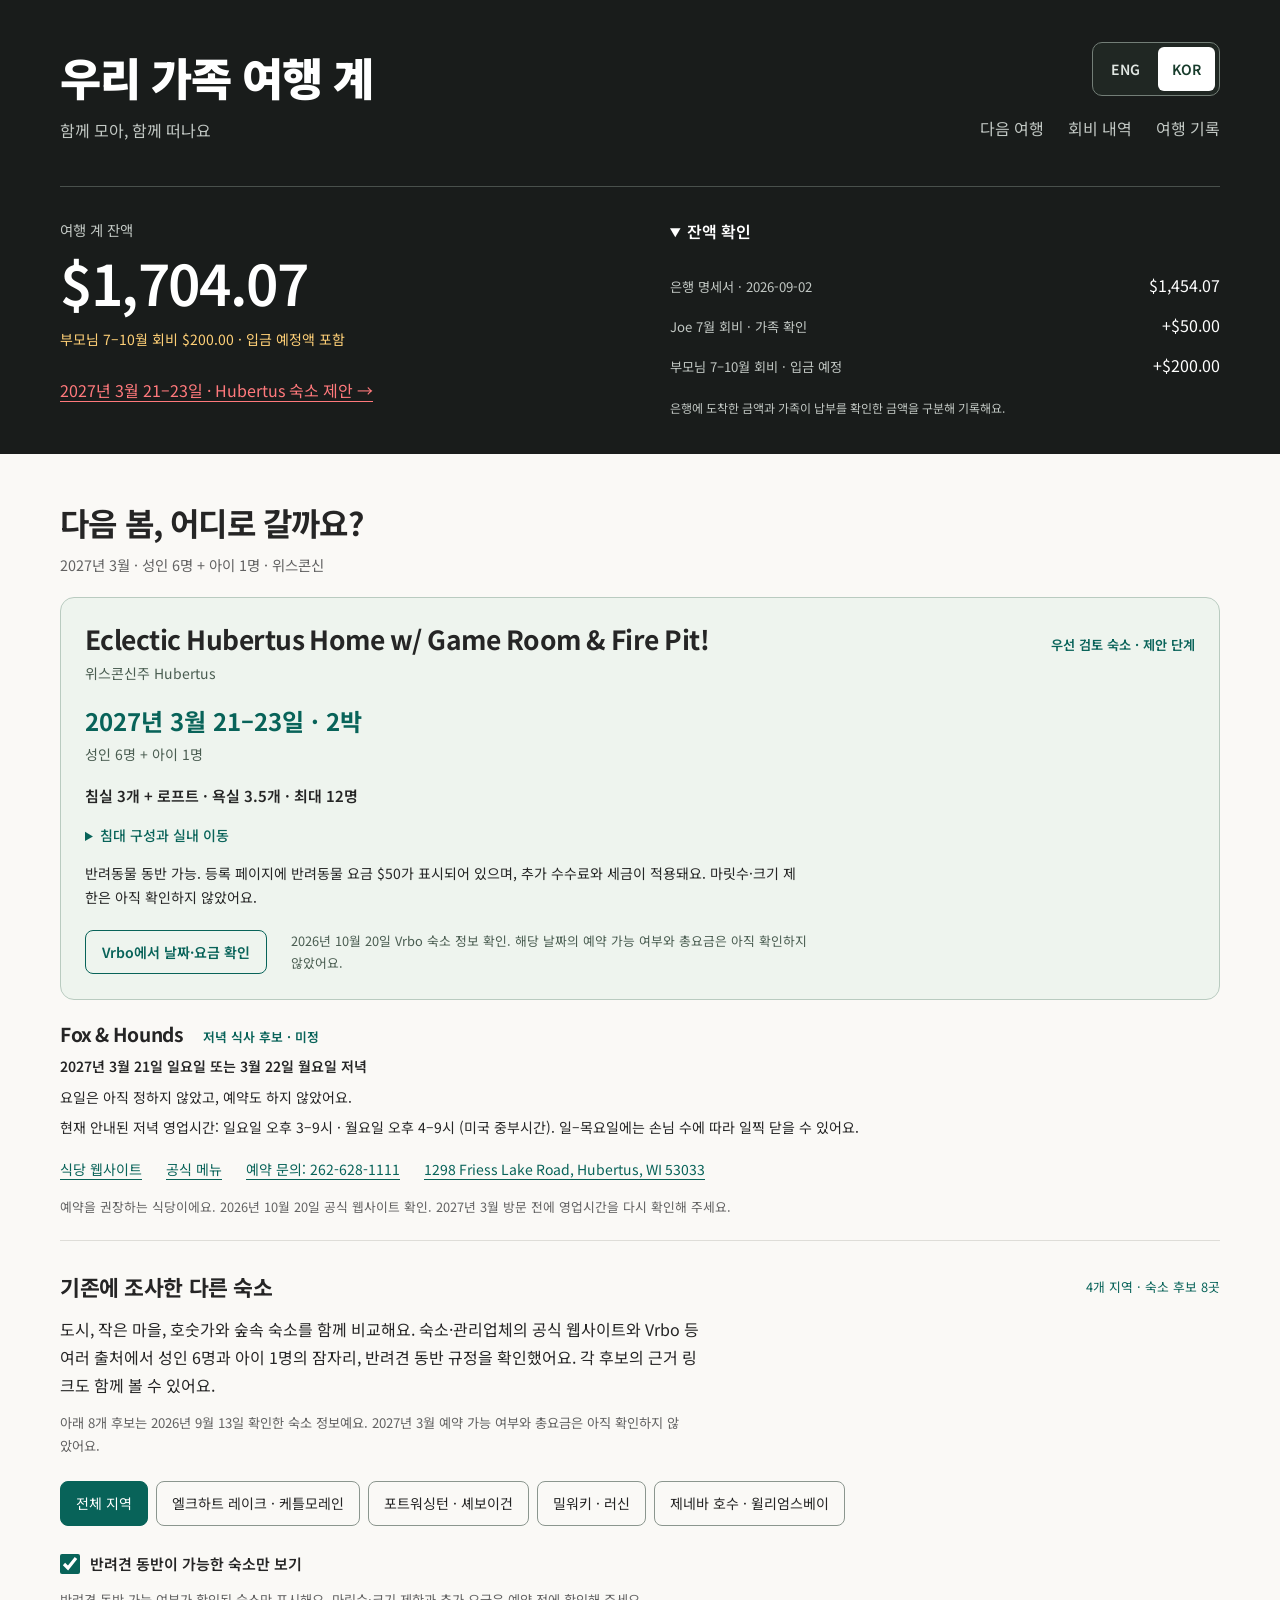
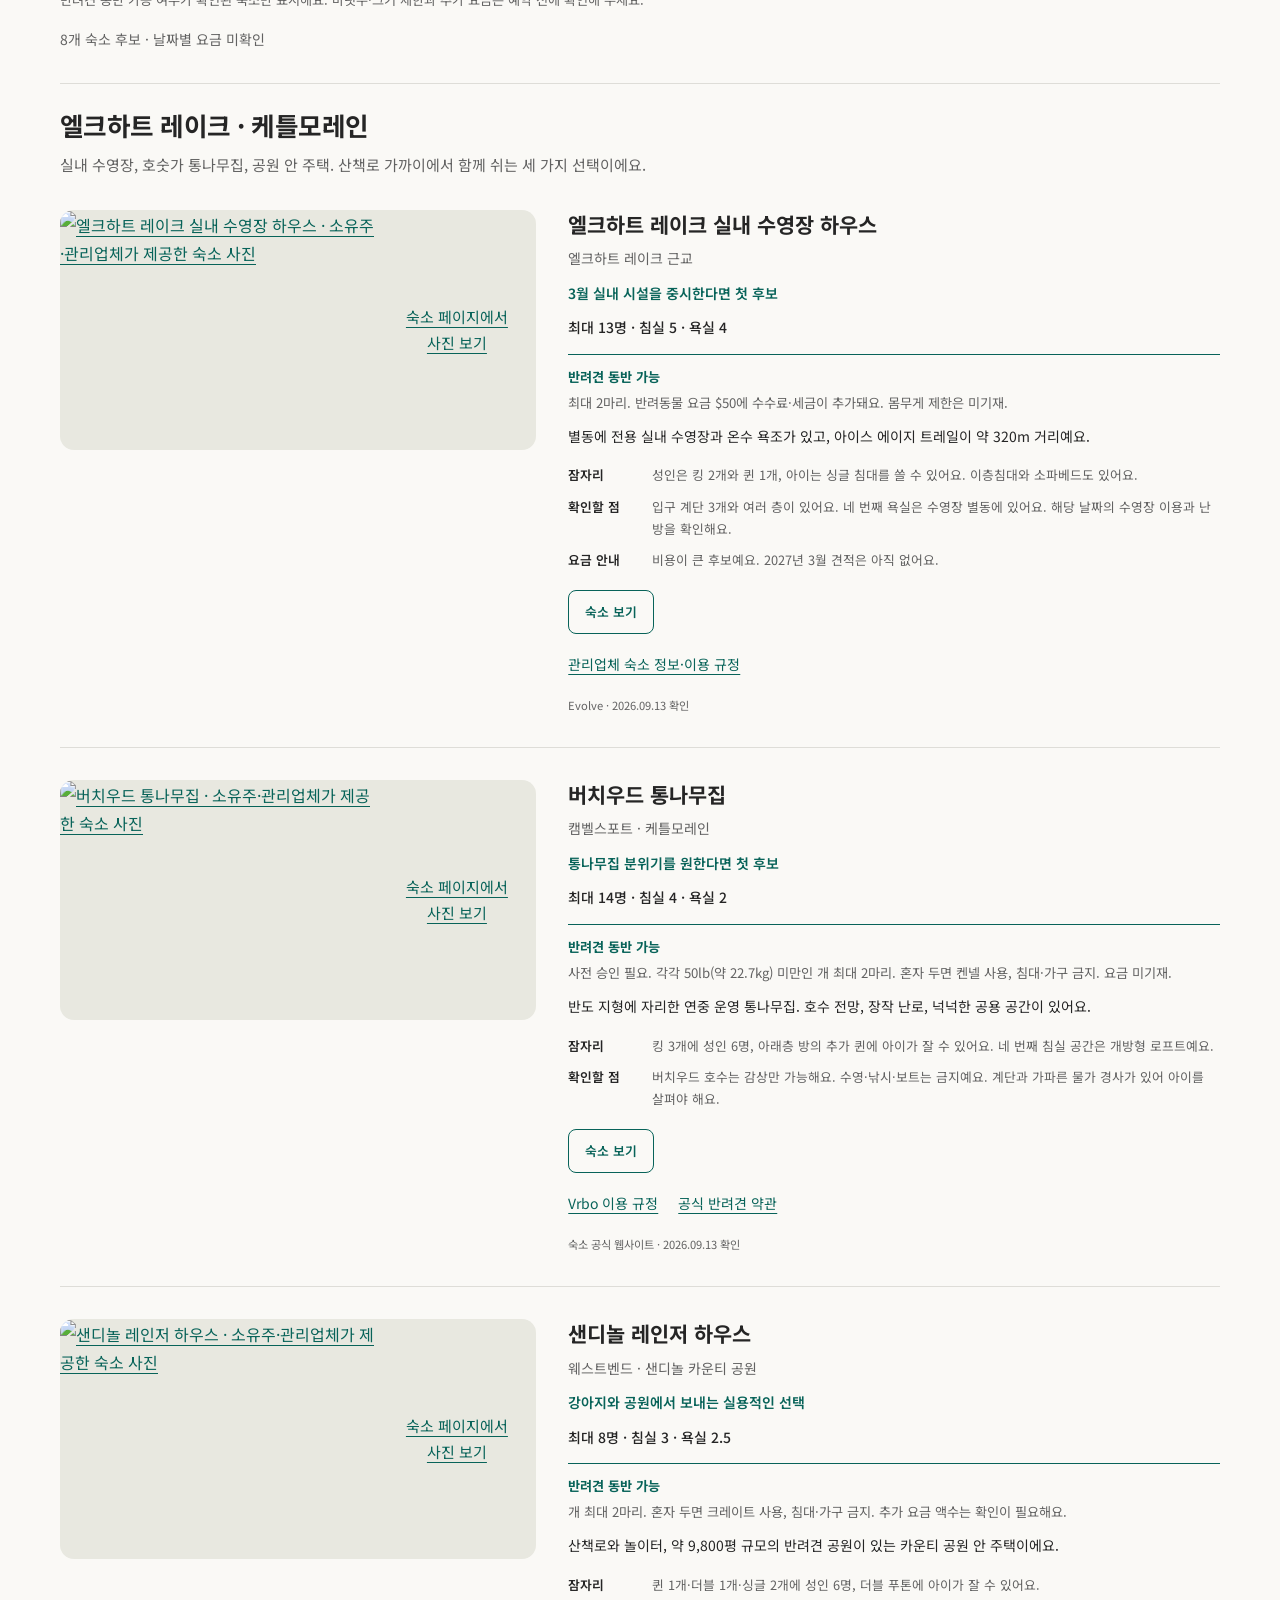
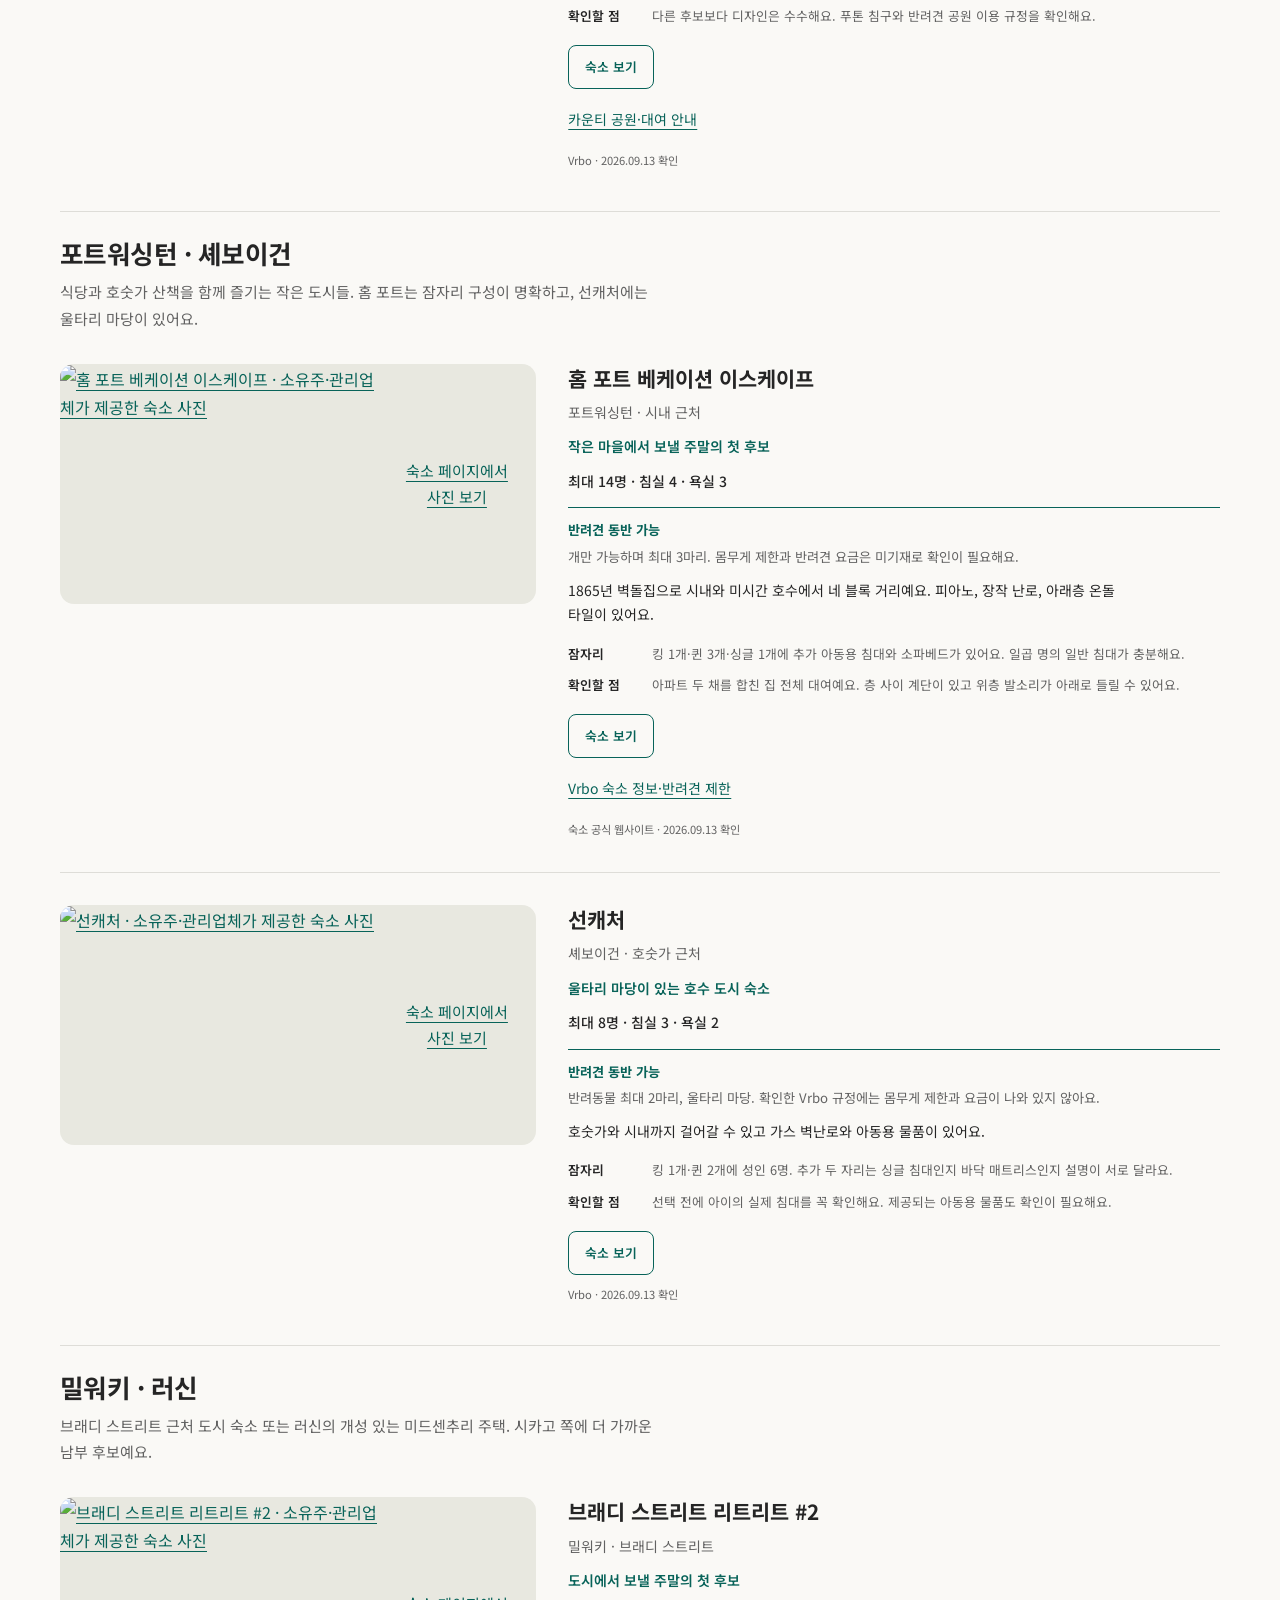
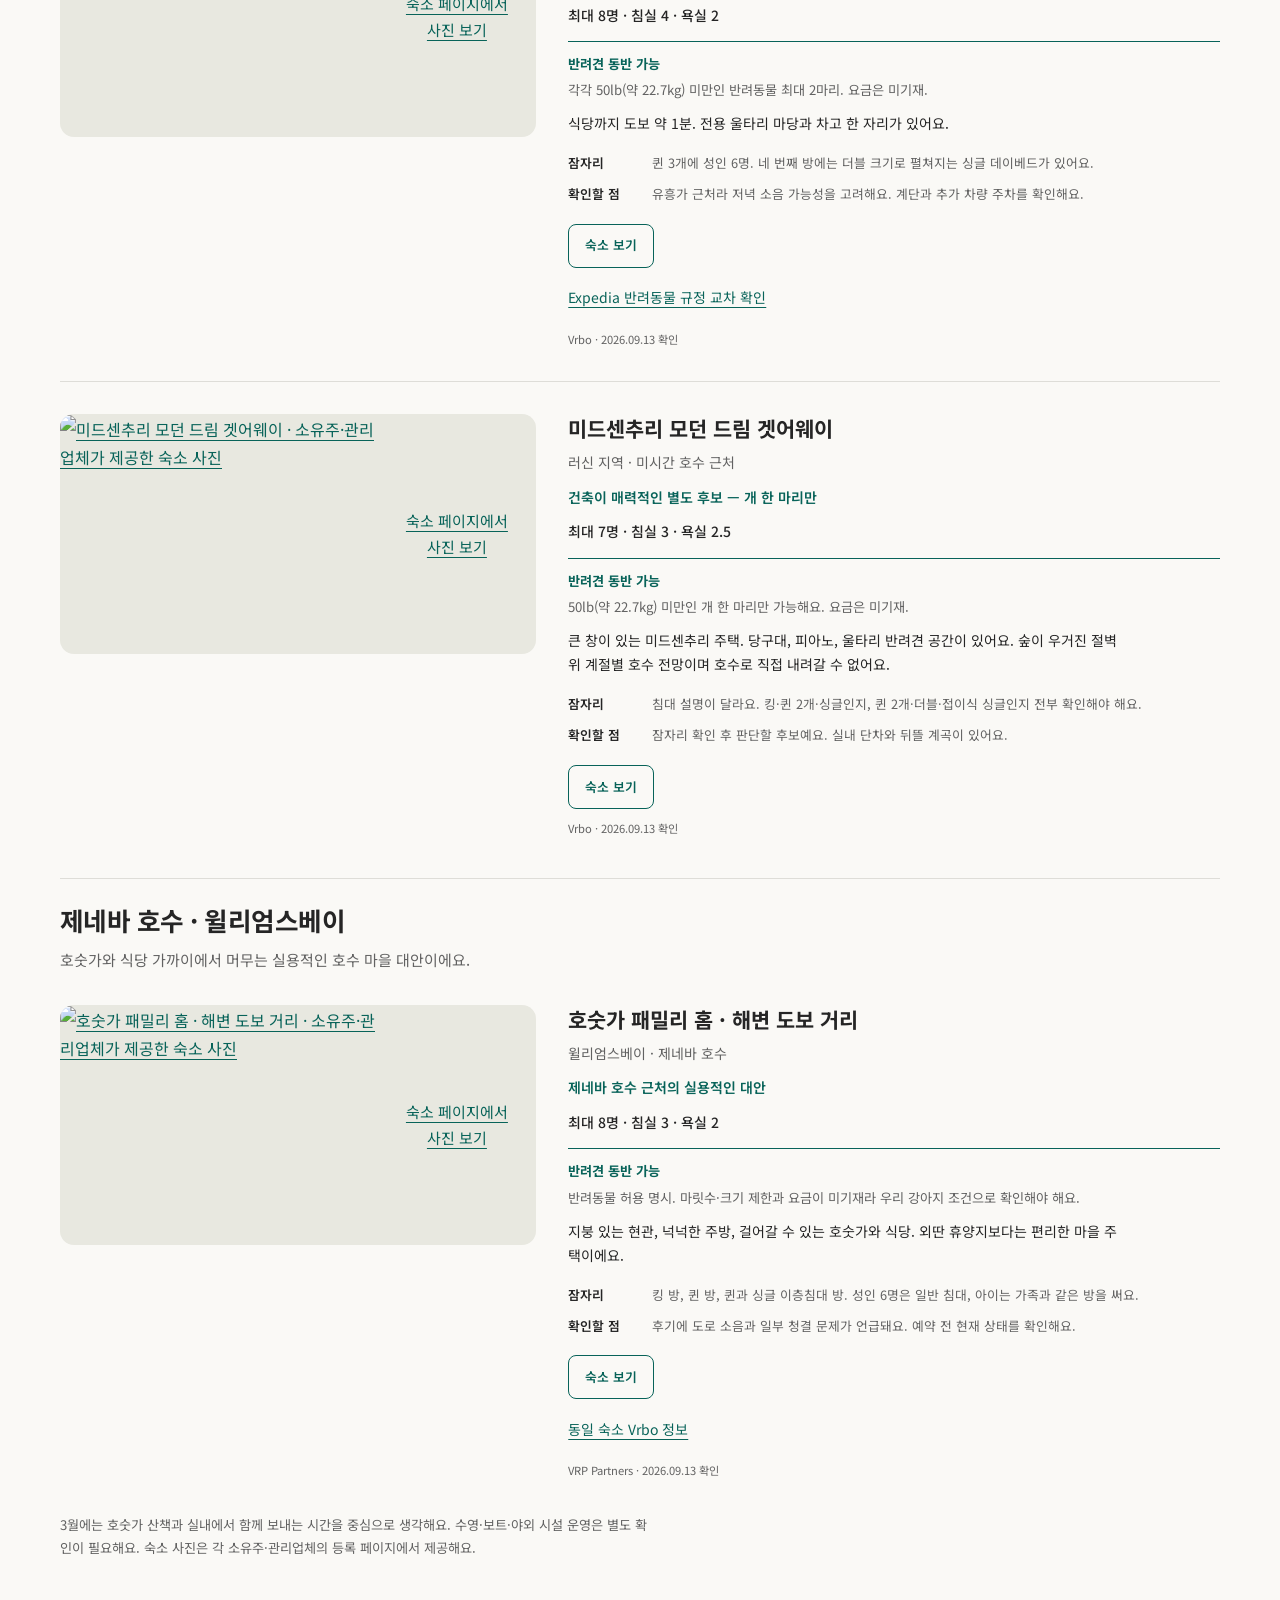
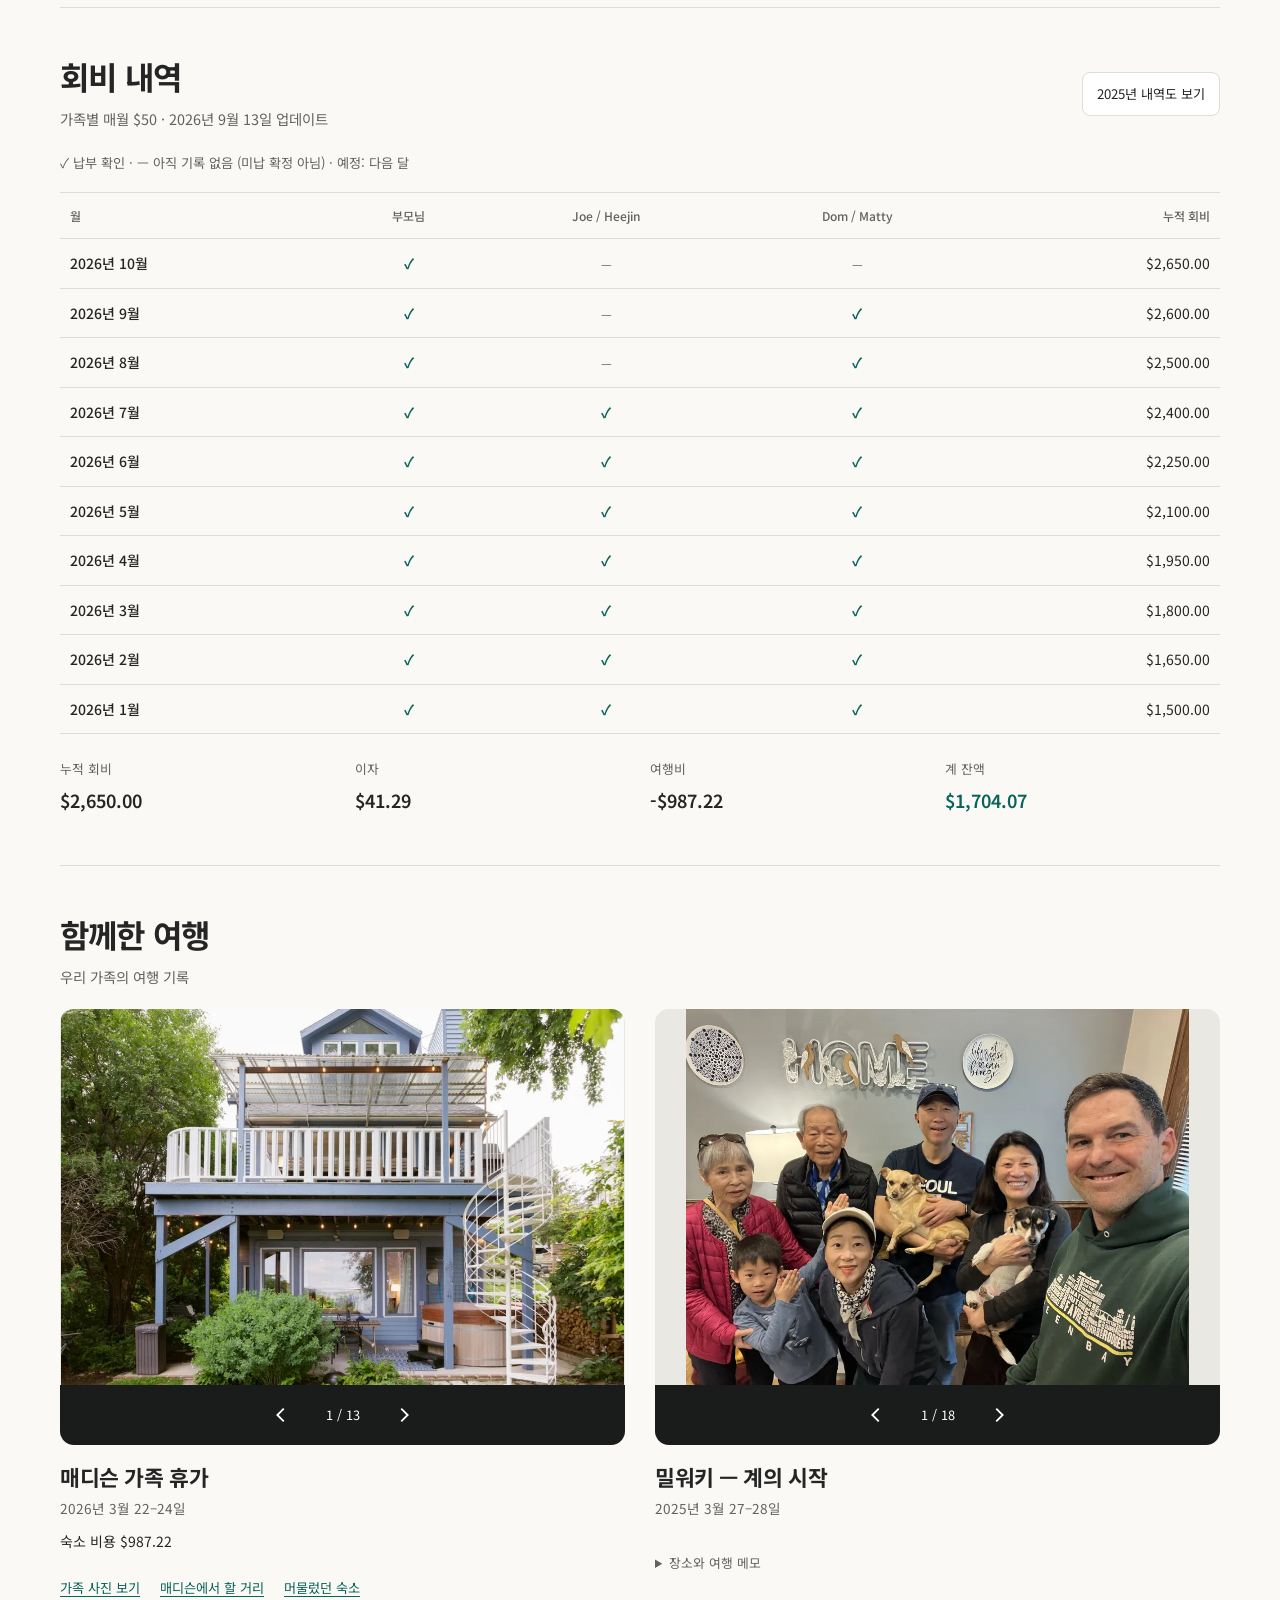
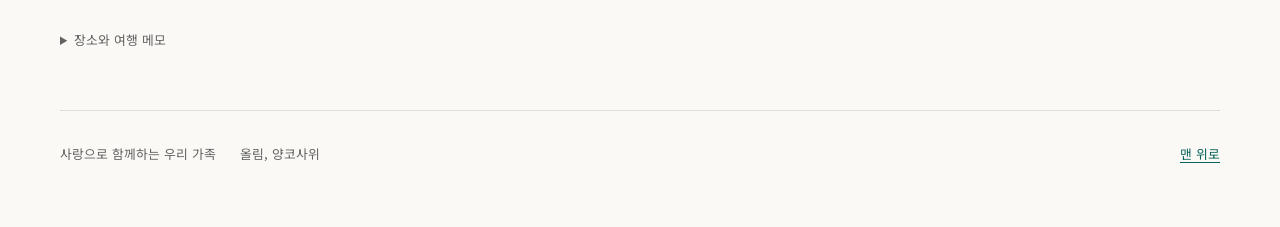
==== index.html @ e712cb5c "Add tentative Fox and Hounds dinner for March 2027" ====
<!DOCTYPE html>
<html lang="ko">
<head>
  <script src="js/i18n.js?v=20261020-fox-hounds"></script>
  <link rel="stylesheet" href="css/shared.css?v=20260913-lang1">
  <meta charset="UTF-8">
  <meta name="viewport" content="width=device-width, initial-scale=1.0">
  <title data-i18n="siteTitle">우리 가족 여행 계</title>
  <meta data-i18n-content="siteDescription" name="description" content="가족 여행 계 회비, 여행 기록, 그리고 2027년 3월 위스콘신 숙소 후보.">
  <link rel="apple-touch-icon" href="apple-touch-icon.png">
  <link rel="icon" type="image/png" href="apple-touch-icon.png">
  <meta name="apple-mobile-web-app-capable" content="yes">
  <meta name="apple-mobile-web-app-title" content="여행 계">
  <meta data-i18n-content="siteTitle" property="og:title" content="우리 가족 여행 계">
  <meta data-i18n-content="siteDescription" property="og:description" content="함께 모아, 함께 떠나요. 2027년 3월 위스콘신 여행을 준비해요.">
  <meta property="og:image" content="https://omatty123.github.io/gye-travel-fund/assets/images/family-hero.jpg">
  <meta property="og:url" content="https://omatty123.github.io/gye-travel-fund/">
  <meta property="og:type" content="website">
  <meta name="twitter:card" content="summary_large_image">
  <meta name="twitter:image" content="https://omatty123.github.io/gye-travel-fund/assets/images/family-hero.jpg">
  <link rel="preconnect" href="https://fonts.googleapis.com">
  <link rel="preconnect" href="https://fonts.gstatic.com" crossorigin>
  <link href="https://fonts.googleapis.com/css2?family=Noto+Sans+KR:wght@400;500;600;700;900&display=swap" rel="stylesheet">
  <link rel="stylesheet" href="css/home.css?v=20261020-fox-hounds">
  <script src="js/fund-data.js?v=20260913" defer></script>
  <script src="js/stays.js?v=20260913-research2" defer></script>
  <script src="js/app.js?v=20260913-research2" defer></script>
</head>
<body>
  <a class="skip-link" href="#main" data-i18n="skip">본문으로 건너뛰기</a>
  <header class="hero-header"><div class="page-width">
    <div class="hero-top">
      <div><h1 data-i18n="siteTitle">우리 가족 여행 계</h1><p class="hero-subtitle" data-i18n="subtitle">함께 모아, 함께 떠나요</p></div>
      <div class="hero-actions"><div class="language-switch" data-language-switch role="group" aria-label="언어 선택"><button type="button" data-language="en" lang="en" aria-label="English" aria-pressed="false">ENG</button><button type="button" data-language="ko" lang="ko" aria-label="한국어" aria-pressed="true">KOR</button></div><nav aria-label="주요 메뉴" data-i18n-aria-label="mainNav"><a href="#spring" data-i18n="nextTrip">다음 여행</a><a href="#ledger" data-i18n="ledger">회비 내역</a><a href="#memories" data-i18n="memories">여행 기록</a></nav></div>
    </div>
    <div class="fund-layout">
      <div class="fund-total"><p data-i18n="fundBalance">여행 계 잔액</p><strong id="balance">계산 중</strong><p class="fund-note" id="pending-receipt"></p><a class="spring-link" href="#spring" data-i18n="springLink">2027년 3월 21–23일 · Hubertus 숙소 제안 →</a></div>
      <details class="reconciliation" open><summary data-i18n="reconcile">잔액 확인</summary><dl id="bank-reconciliation"></dl><p class="reconciliation-note" data-i18n="reconcileNote">은행에 도착한 금액과 가족이 납부를 확인한 금액을 구분해 기록해요.</p></details>
    </div>
  </div></header>
  <main id="main" class="page-width">
    <section id="spring" aria-labelledby="spring-heading">
      <div class="section-heading"><div><h2 id="spring-heading" data-i18n="springTitle">다음 봄, 어디로 갈까요?</h2><p data-i18n="springGroup">2027년 3월 · 성인 6명 + 아이 1명 · 위스콘신</p></div></div>
      <article class="leading-stay" aria-labelledby="leading-stay-heading">
        <div class="leading-stay-heading">
          <h3 id="leading-stay-heading" lang="en">Eclectic Hubertus Home w/ Game Room &amp; Fire Pit!</h3>
          <p class="leading-stay-status" data-i18n="leadingStatus">우선 검토 숙소 · 제안 단계</p>
        </div>
        <p class="leading-stay-location" data-i18n="leadingLocation">위스콘신주 Hubertus</p>
        <p class="leading-stay-dates" data-i18n="leadingDates">2027년 3월 21–23일 · 2박</p>
        <p class="leading-stay-guests" data-i18n="leadingGuests">성인 6명 + 아이 1명</p>
        <p class="leading-stay-facts" data-i18n="leadingFacts">침실 3개 + 로프트 · 욕실 3.5개 · 최대 12명</p>
        <details class="leading-stay-details">
          <summary data-i18n="leadingBedsLabel">침대 구성과 실내 이동</summary>
          <p data-i18n="leadingBeds">침실 1: 퀸 침대. 침실 2·3: 각각 퀸 침대 + 싱글 2층 침대. 로프트: 킹 침대. 실내에 계단이 있어요.</p>
        </details>
        <p class="leading-stay-pets" data-i18n="leadingPets">반려동물 동반 가능. 등록 페이지에 반려동물 요금 $50가 표시되어 있으며, 추가 수수료와 세금이 적용돼요. 마릿수·크기 제한은 아직 확인하지 않았어요.</p>
        <div class="leading-stay-actions">
          <a class="primary-link" href="https://www.vrbo.com/9906021ha?chkin=2027-03-21&amp;chkout=2027-03-23&amp;startDate=2027-03-21&amp;endDate=2027-03-23&amp;adults=6&amp;children=1_17" target="_blank" rel="noopener noreferrer" data-i18n="leadingLink">Vrbo에서 날짜·요금 확인</a>
          <p data-i18n="leadingSource">2026년 10월 20일 Vrbo 숙소 정보 확인. 해당 날짜의 예약 가능 여부와 총요금은 아직 확인하지 않았어요.</p>
        </div>
      </article>
      <article id="fox-and-hounds" class="dinner-plan" aria-labelledby="dinner-plan-heading">
        <div class="dinner-plan-heading">
          <h3 id="dinner-plan-heading" lang="en">Fox &amp; Hounds</h3>
          <p class="dinner-plan-status" data-i18n="dinnerStatus">저녁 식사 후보 · 미정</p>
        </div>
        <p class="dinner-plan-dates" data-i18n="dinnerDates">2027년 3월 21일 일요일 또는 3월 22일 월요일 저녁</p>
        <p data-i18n="dinnerPending">요일은 아직 정하지 않았고, 예약도 하지 않았어요.</p>
        <p data-i18n="dinnerHours">현재 안내된 저녁 영업시간: 일요일 오후 3–9시 · 월요일 오후 4–9시 (미국 중부시간). 일–목요일에는 손님 수에 따라 일찍 닫을 수 있어요.</p>
        <div class="dinner-plan-links">
          <a href="https://foxandhoundsrestaurant.com/" target="_blank" rel="noopener noreferrer" data-i18n="dinnerWebsite">식당 웹사이트</a>
          <a href="https://foxandhoundsrestaurant.com/menu/" target="_blank" rel="noopener noreferrer" data-i18n="dinnerMenu">공식 메뉴</a>
          <a href="tel:+12626281111" data-i18n="dinnerPhone">예약 문의: 262-628-1111</a>
          <a href="https://www.google.com/maps/search/?api=1&amp;query=Fox+%26+Hounds+1298+Friess+Lake+Road+Hubertus+WI+53033" target="_blank" rel="noopener noreferrer" lang="en">1298 Friess Lake Road, Hubertus, WI 53033</a>
        </div>
        <p class="dinner-plan-source" data-i18n="dinnerSource">예약을 권장하는 식당이에요. 2026년 10월 20일 공식 웹사이트 확인. 2027년 3월 방문 전에 영업시간을 다시 확인해 주세요.</p>
      </article>
      <div class="section-heading researched-heading"><h3 data-i18n="otherOptions">기존에 조사한 다른 숙소</h3><span class="research-status" id="research-status"></span></div>
      <p class="section-intro" data-i18n="springIntro">도시, 작은 마을, 호숫가와 숲속 숙소를 함께 비교해요. 숙소·관리업체의 공식 웹사이트와 Vrbo 등 여러 출처에서 성인 6명과 아이 1명의 잠자리, 반려견 동반 규정을 확인했어요. 각 후보의 근거 링크도 함께 볼 수 있어요.</p>
      <p class="booking-note" data-i18n="bookingNote">아래 8개 후보는 2026년 9월 13일 확인한 숙소 정보예요. 2027년 3월 예약 가능 여부와 총요금은 아직 확인하지 않았어요.</p>
      <div id="area-controls" class="area-controls" role="group" data-i18n-aria-label="areaFilter"></div>
      <label class="pet-filter"><input id="dogs-only" type="checkbox" checked aria-controls="stay-list" aria-describedby="pet-filter-note"><span data-i18n="dogsOnly">반려견 동반이 가능한 숙소만 보기</span></label>
      <p id="pet-filter-note" class="pet-filter-note" data-i18n="petFilterNote">반려견 동반 가능 여부가 확인된 숙소만 표시해요. 마릿수·크기 제한과 추가 요금은 예약 전에 확인해 주세요.</p>
      <p id="stay-count" class="stay-count" role="status"></p>
      <div id="stay-list"></div>
      <p class="season-note" data-i18n="seasonNote">3월에는 호숫가 산책과 실내에서 함께 보내는 시간을 중심으로 생각해요. 수영·보트·야외 시설 운영은 별도 확인이 필요해요. 숙소 사진은 각 소유주·관리업체의 등록 페이지에서 제공해요.</p>
    </section>
    <section id="ledger" aria-labelledby="ledger-heading">
      <div class="section-heading"><div><h2 id="ledger-heading" data-i18n="ledger">회비 내역</h2><p data-i18n="ledgerDate">가족별 매월 $50 · 2026년 9월 13일 업데이트</p></div><button id="history-toggle" type="button" aria-expanded="false" aria-controls="contribution-body">2025년 내역도 보기</button></div>
      <p id="ledger-legend" class="ledger-legend" data-i18n="legend">✓ 납부 확인 · — 아직 기록 없음 (미납 확정 아님) · 예정: 다음 달</p>
      <div class="table-scroll" role="region" aria-label="가족별 월 회비 내역" data-i18n-aria-label="tableLabel" tabindex="0"><table aria-describedby="ledger-legend">
        <caption class="sr-only" data-i18n="tableCaption">가족별 월 회비 납부 확인과 누적 회비. 누적 회비는 이자와 여행비를 반영하기 전 금액입니다.</caption>
        <thead><tr><th scope="col" data-i18n="month">월</th><th scope="col" data-i18n="parents">부모님</th><th scope="col">Joe / Heejin</th><th scope="col">Dom / Matty</th><th scope="col" data-i18n="contributionsTotal">누적 회비</th></tr></thead><tbody id="contribution-body"></tbody>
      </table></div>
      <dl class="fund-equation" id="fund-equation"></dl>
    </section>
    <section id="memories" aria-labelledby="memories-heading"><div class="section-heading"><div><h2 id="memories-heading" data-i18n="pastTitle">함께한 여행</h2><p data-i18n="pastIntro">우리 가족의 여행 기록</p></div></div><div class="trip-cards" id="trip-grid"></div></section>
  </main>
  <footer class="footer page-width"><p data-i18n="footer">사랑으로 함께하는 우리 가족</p><p class="signature" data-i18n="signature">올림, 양코사위</p><a href="#" data-i18n="top">맨 위로</a></footer>
  <noscript><p class="page-width" data-i18n="noscript">잔액과 여행 목록을 보려면 JavaScript를 켜 주세요. / Enable JavaScript to view the fund and stays.</p></noscript>
</body></html>
---- css/shared.css ----
/* Shared controls stay visible and consistent on all three pages. */
.language-switch{display:inline-flex;align-items:center;gap:4px;padding:4px;border:1px solid #737e77;border-radius:10px;flex-shrink:0;background:#202723;color:#fff}
.language-switch button{font:600 14px/1.2 'Noto Sans KR',sans-serif;min-width:54px;min-height:44px;padding:10px 14px;border:0;border-radius:6px;background:transparent;color:#e1e7e3;cursor:pointer}
.language-switch button[aria-pressed="true"]{background:#fff;color:#183c2c}
.language-switch button:hover{box-shadow:inset 0 0 0 1px #dce6df}
.language-switch button:focus-visible{outline:3px solid #ffd077;outline-offset:2px}
.breadcrumb{display:flex;align-items:center;justify-content:space-between;gap:16px;flex-wrap:wrap}
.hero-actions{display:flex;align-items:flex-end;flex-direction:column;gap:10px}
@media(max-width:850px){.hero-actions{width:100%;align-items:flex-start;flex-direction:row;justify-content:space-between;flex-wrap:wrap}.hero-actions nav{order:-1}.breadcrumb{padding-inline:18px!important}}
---- css/home.css ----
:root{--ink:#252525;--muted:#626262;--paper:#faf9f6;--line:#deddd8;--dark:#191c1b;--dark-muted:#c2c8c4;--coral:#ff797c;--green:#086359;--gold:#ffd077;--white:#fff;--radius:14px}
*{box-sizing:border-box}html{scroll-behavior:smooth;scroll-padding-top:1.5rem}body{margin:0;background:var(--paper);color:var(--ink);font-family:'Noto Sans KR',sans-serif;font-size:16px;line-height:1.75}button,a,summary{-webkit-tap-highlight-color:transparent}a{color:var(--green);text-underline-offset:.25em;text-decoration-thickness:1px}button{font:inherit;cursor:pointer;color:inherit}button,summary{min-height:44px}button:focus-visible,a:focus-visible,summary:focus-visible,[tabindex]:focus-visible{outline:3px solid var(--green);outline-offset:4px}::selection{background:#d0e5dc;color:var(--ink)}.page-width{width:min(1160px,calc(100% - 64px));margin-inline:auto}h1,h2,h3,p{margin:0}h1,h2,h3{text-wrap:balance;line-height:1.3}h1{font-size:clamp(1.8rem,4vw,2.8rem);font-weight:900;letter-spacing:-.03em}h2{font-size:clamp(1.5rem,3vw,2rem);letter-spacing:-.025em}h3{font-size:1.35rem;letter-spacing:-.02em}.sr-only{position:absolute;width:1px;height:1px;margin:-1px;padding:0;overflow:hidden;clip:rect(0,0,0,0);white-space:nowrap;border:0}.skip-link{position:absolute;top:8px;left:8px;transform:translateY(-160%);padding:12px;background:var(--white);z-index:20}.skip-link:focus{transform:none}
.hero-header{background:var(--dark);color:var(--white);padding:42px 0 36px}.hero-top{display:flex;justify-content:space-between;align-items:center;gap:24px}.hero-subtitle{color:var(--dark-muted);margin-top:10px}.hero-top nav{display:flex;gap:24px;flex-wrap:wrap}.hero-top nav a{color:var(--dark-muted);display:inline-flex;align-items:center;min-height:44px;text-decoration:none}.hero-top nav a:hover{color:var(--white);text-decoration:underline}.hero-header :focus-visible{outline-color:var(--gold)}.fund-layout{display:grid;grid-template-columns:1fr 1fr;gap:60px;margin-top:36px;padding-top:30px;border-top:1px solid #49504c}.fund-total>p:first-child{font-size:.9rem;color:var(--dark-muted)}.fund-total strong{display:block;font-size:clamp(2.5rem,5vw,3.5rem);font-weight:600;font-variant-numeric:tabular-nums;line-height:1.3;letter-spacing:-.025em;margin:4px 0 8px}.fund-note{color:var(--gold);font-size:.875rem}.spring-link{color:var(--coral);display:inline-flex;gap:12px;align-items:center;min-height:44px;margin-top:16px}.reconciliation summary{font-size:1rem;font-weight:600;cursor:pointer}.reconciliation dl{margin:4px 0 12px}.reconciliation dl>div{display:flex;justify-content:space-between;align-items:baseline;gap:20px;padding:6px 0}.reconciliation dt{color:var(--dark-muted);font-size:.825rem}.reconciliation dd{margin:0;font-variant-numeric:tabular-nums;white-space:nowrap}.reconciliation-note{color:var(--dark-muted);font-size:.75rem;max-width:55ch}.reconciliation-warning{color:var(--gold)}
section{padding-block:48px;border-bottom:1px solid var(--line)}.section-heading{display:flex;justify-content:space-between;align-items:center;gap:24px;margin-bottom:20px}.section-heading p{margin-top:8px;color:var(--muted);font-size:.9rem}.research-status{font-size:.8rem;color:var(--green);white-space:nowrap}.section-intro{max-width:72ch}.booking-note{margin-top:12px;color:var(--muted);font-size:.825rem;max-width:90ch}.booking-note strong{font-weight:500}.stay{display:grid;grid-template-columns:minmax(260px,.95fr) 1.3fr;gap:32px;padding-block:32px;border-bottom:1px solid var(--line)}.stay:last-child{border-bottom:0;padding-bottom:8px}.stay-photo{align-self:start;display:flex;align-items:center;justify-content:center;min-height:240px;background:#e8e8e0;border-radius:var(--radius);overflow:hidden}.stay-photo img{display:block;width:100%;height:auto;aspect-ratio:4/3;object-fit:cover}.stay-content>p:not(.stay-location){margin-top:10px}.stay-location{color:var(--muted);font-size:.8rem;margin-top:7px}.stay-fit{color:var(--green);font-weight:600;font-size:.9rem}.stay-facts{font-weight:500;font-size:.875rem}.stay-content>p{font-size:.875rem;max-width:70ch}.stay-details{margin:16px 0 10px}.stay-details>div{display:grid;grid-template-columns:76px 1fr;gap:8px;margin-top:9px;font-size:.8rem}.stay-details dt{font-weight:600}.stay-details dd{margin:0;color:var(--muted)}.stay-links{display:flex;flex-wrap:wrap;gap:8px 18px;align-items:center;margin-top:18px;font-size:.8rem}.stay-links a{min-height:44px;display:inline-flex;align-items:center}.primary-link{padding:8px 16px;border:1px solid var(--green);border-radius:8px;text-decoration:none;font-weight:600}.primary-link:hover{background:var(--green);color:var(--white)}.listing-source{color:var(--muted);font-size:.7rem!important}.season-note{color:var(--muted);font-size:.825rem;margin-top:24px;max-width:85ch}
#history-toggle{border:1px solid var(--line);background:var(--white);padding:8px 14px;border-radius:8px;font-size:.825rem}#history-toggle:hover{border-color:var(--green)}.ledger-legend{font-size:.825rem;color:var(--muted);margin-bottom:18px}.table-scroll{overflow-x:auto;border-top:1px solid var(--line);scrollbar-color:var(--muted) var(--paper)}table{width:100%;border-collapse:collapse;font-size:.875rem;font-variant-numeric:tabular-nums}th,td{padding:12px 10px;text-align:center;border-bottom:1px solid var(--line)}thead th{font-size:.75rem;color:var(--muted);font-weight:500}th:first-child{text-align:left}tbody th{font-weight:500}.numeric{text-align:right;white-space:nowrap}thead th:last-child{text-align:right}.paid{color:var(--green);font-weight:700}.unrecorded{color:var(--muted);font-size:.75rem}.fund-equation{display:grid;grid-template-columns:repeat(4,1fr);gap:20px;margin:24px 0 0}.fund-equation dt{color:var(--muted);font-size:.8rem}.fund-equation dd{margin:5px 0 0;font-size:1.125rem;font-weight:600;font-variant-numeric:tabular-nums}.fund-equation>div:last-child{color:var(--green)}
.trip-cards{display:grid;grid-template-columns:1fr 1fr;gap:30px}.trip-card{min-width:0}.trip-image-container{position:relative;border-radius:var(--radius);overflow:hidden;background:#e9e8e2}.trip-image-container>img{display:block;width:100%;height:auto;aspect-ratio:3/2;object-fit:contain}.photo-controls{display:flex;align-items:center;justify-content:center;gap:12px;padding:8px;background:var(--dark);color:var(--white)}.photo-controls button{display:grid;place-items:center;min-width:44px;border:0;background:transparent;color:var(--white);border-radius:50%}.photo-controls button:hover{background:#404944}.photo-controls button:focus-visible{outline-color:var(--gold)}.photo-controls span{font-size:.8rem;min-width:55px;text-align:center;font-variant-numeric:tabular-nums}.trip-content{padding-top:18px}.trip-date{font-size:.85rem;color:var(--muted);margin-top:6px}.trip-cost{font-size:.875rem;margin-top:8px}.trip-links{display:flex;gap:8px 20px;flex-wrap:wrap;margin-top:12px}.trip-links a{display:inline-flex;align-items:center;min-height:44px;font-size:.825rem}.trip-details{font-size:.8rem;margin-top:8px}.trip-details summary{cursor:pointer;color:var(--muted);display:list-item;align-content:center}.trip-details p{margin-top:10px}.footer{padding:32px 0 40px;font-size:.8rem;display:flex;gap:8px 24px;flex-wrap:wrap;color:var(--muted)}.footer .signature{margin-right:auto}.footer a{min-height:44px;display:inline-flex;align-items:flex-start}
@media(max-width:850px){.hero-top{align-items:flex-start;flex-direction:column;gap:14px}.hero-top nav{gap:24px}.fund-layout{gap:30px}.stay{grid-template-columns:.85fr 1.1fr;gap:24px}.stay-photo{min-height:0}.stay-photo img{aspect-ratio:1/1}.stay-details>div{display:block}.stay-details dd{margin-top:3px}}
@media(max-width:600px){.page-width{width:calc(100% - 36px)}.hero-header{padding:28px 0}.hero-top nav{gap:24px;font-size:.875rem}.fund-layout{grid-template-columns:1fr;gap:24px;margin-top:22px;padding-top:22px}.fund-total strong{font-size:2.8rem}.reconciliation{border-top:1px solid #49504c;padding-top:16px}.reconciliation dt{font-size:.75rem}.reconciliation dd{font-size:.875rem}.spring-link{font-size:.875rem}.section-heading{align-items:flex-start;flex-direction:column;gap:12px}section{padding-block:32px}.stay{grid-template-columns:1fr;gap:18px;padding-block:28px}.stay-photo img{aspect-ratio:3/2}.stay h3{font-size:1.25rem}.stay-details>div{display:grid;grid-template-columns:68px 1fr}.stay-details dd{margin-top:0}.stay-content>p{font-size:.875rem}.stay-links{gap:8px 16px}.stay-location{font-size:.8rem!important}.table-scroll{margin-inline:-4px}th,td{padding:12px 5px;font-size:.75rem}thead th{font-size:.65rem}tbody th{white-space:nowrap}table{min-width:310px}.fund-equation{grid-template-columns:1fr 1fr;gap:16px}.trip-cards{grid-template-columns:1fr;gap:32px}.footer{display:block}.footer p{margin-bottom:5px}.footer a{margin-top:10px}}
@media(prefers-reduced-motion:reduce){html{scroll-behavior:auto}}
@media(max-width:600px){thead th{font-size:.75rem}}
/* Area choices keep a growing shortlist easy to compare. */
.pet-filter{display:flex;align-items:center;gap:10px;min-height:44px;margin-top:16px;font-size:.9375rem;font-weight:600;cursor:pointer}.pet-filter input{width:20px;height:20px;margin:0;flex:none;accent-color:var(--green)}.pet-filter input:focus-visible{outline:3px solid var(--green);outline-offset:4px}.pet-filter-note{max-width:85ch;color:var(--muted);font-size:.825rem;margin-top:2px}.pet-policy{border-top:1px solid var(--muted);padding-top:10px;margin-top:14px;font-size:.825rem}.pet-policy strong{display:block;color:var(--muted)}.pet-policy p{margin-top:3px;color:var(--muted)}.pet-policy-allowed{border-color:var(--green)}.pet-policy-allowed strong{color:var(--green)}.pet-policy-not_allowed{border-color:#a82c39}.pet-policy-not_allowed strong{color:#a82c39}.stay-empty{margin-top:24px;padding-block:24px;border-block:1px solid var(--line)}.stay-empty button{margin-top:12px;padding:8px 16px;border:1px solid var(--green);border-radius:8px;background:transparent;color:var(--green);font-size:.875rem;font-weight:600}.stay-empty button:hover{background:var(--green);color:var(--white)}
.area-controls{display:flex;gap:8px;flex-wrap:wrap;margin-top:24px}.area-controls button{border:1px solid #8b968e;background:transparent;padding:9px 15px;border-radius:8px;font-size:.875rem}.area-controls button[aria-pressed="true"]{background:var(--green);border-color:var(--green);color:#fff}.area-controls button:hover{box-shadow:inset 0 0 0 1px var(--green)}.stay-count{font-size:.875rem;color:var(--muted);margin-top:16px}.area-heading{margin-top:32px;padding-top:24px;border-top:1px solid var(--line)}.area-heading h3{font-size:1.6rem}.area-heading p{max-width:75ch;margin-top:10px;color:var(--muted);font-size:.9375rem}.area-searches{display:flex;flex-wrap:wrap;gap:4px 24px;margin-top:8px}.area-searches a{display:inline-flex;align-items:center;min-height:44px;font-size:.875rem}.stay h4{font-size:1.3rem;line-height:1.4;margin:0;text-wrap:balance}.stay-area+.stay-area{margin-top:28px}.stay-photo span{padding:24px}.research-status{white-space:normal}.hero-actions{min-width:0}html[lang=en] .stay-details>div{grid-template-columns:120px 1fr}html[lang=en] .hero-top nav{gap:20px}
@media(max-width:850px){html[lang=en] .stay-details>div{display:block}}
@media(max-width:600px){.area-controls button{flex:1 1 auto;font-size:.875rem}.area-heading h3{font-size:1.4rem}.hero-top nav{gap:18px!important}.hero-top nav a{font-size:.875rem}html[lang=en] table{min-width:355px}}
/* Direct property pages and corroborating sources retain their own URLs. */
.stay-content{min-width:0}.stay-sources{display:flex;flex-wrap:wrap;gap:4px 20px;margin-top:8px}.stay-sources a{display:inline-flex;align-items:center;min-height:44px;font-size:.875rem;overflow-wrap:anywhere}.area-searches a{overflow-wrap:anywhere}.area-heading .search-date-note{font-size:.825rem;max-width:90ch}.stay-photo span{text-align:center;font-size:.9375rem}.stay-details dd{overflow-wrap:anywhere}
/* The family's proposed stay leads; the earlier research remains below. */
.leading-stay{padding:24px;background:#eef4ee;border:1px solid #b9cbc0;border-radius:var(--radius)}.leading-stay-heading{display:flex;align-items:baseline;justify-content:space-between;gap:12px 28px}.leading-stay-heading h3{min-width:0;font-size:clamp(1.25rem,2.4vw,1.65rem);text-wrap:wrap}.leading-stay-status{flex:none;color:var(--green);font-size:.825rem;font-weight:600}.leading-stay-location{color:#4a5d51;font-size:.875rem;margin-top:5px}.leading-stay-dates{color:var(--green);font-size:clamp(1.2rem,2.2vw,1.5rem);font-weight:700;line-height:1.4;margin-top:18px}.leading-stay-guests{color:#4a5d51;font-size:.875rem;margin-top:5px}.leading-stay-facts{font-size:.9375rem;font-weight:600;margin-top:16px}.leading-stay-details{margin-top:4px;font-size:.875rem}.leading-stay-details summary{cursor:pointer;align-content:center;color:var(--green);font-weight:500}.leading-stay-details p{max-width:75ch;margin:4px 0 12px}.leading-stay-pets{max-width:90ch;font-size:.875rem;margin-top:4px}.leading-stay-actions{display:flex;align-items:center;gap:16px 24px;margin-top:20px}.leading-stay-actions a{display:inline-flex;align-items:center;min-height:44px;flex:none;font-size:.875rem}.leading-stay-actions p{color:#4a5d51;font-size:.8rem;max-width:75ch}.researched-heading{margin-top:32px;margin-bottom:14px}
@media(max-width:850px){.leading-stay-heading{display:block}.leading-stay-status{margin-top:8px}.leading-stay-actions{align-items:flex-start;flex-direction:column;gap:12px}}
@media(max-width:600px){.leading-stay{padding:20px 18px}.leading-stay-dates{font-size:1.2rem}.leading-stay-actions a{max-width:100%}}
/* A tentative dinner stays beside the proposed trip dates. */
.dinner-plan{padding:22px 0;border-bottom:1px solid var(--line);font-size:.875rem}.dinner-plan-heading{display:flex;align-items:baseline;gap:8px 20px;flex-wrap:wrap}.dinner-plan-heading h3{font-size:1.2rem;text-wrap:wrap}.dinner-plan-status{color:var(--green);font-size:.8rem;font-weight:600}.dinner-plan>p{margin-top:6px}.dinner-plan-dates{font-weight:600}.dinner-plan-links{display:flex;align-items:center;flex-wrap:wrap;gap:0 24px;margin-top:8px}.dinner-plan-links a{display:inline-flex;align-items:center;min-height:44px;max-width:100%}.dinner-plan .dinner-plan-source{color:var(--muted);font-size:.8rem;margin-top:4px}
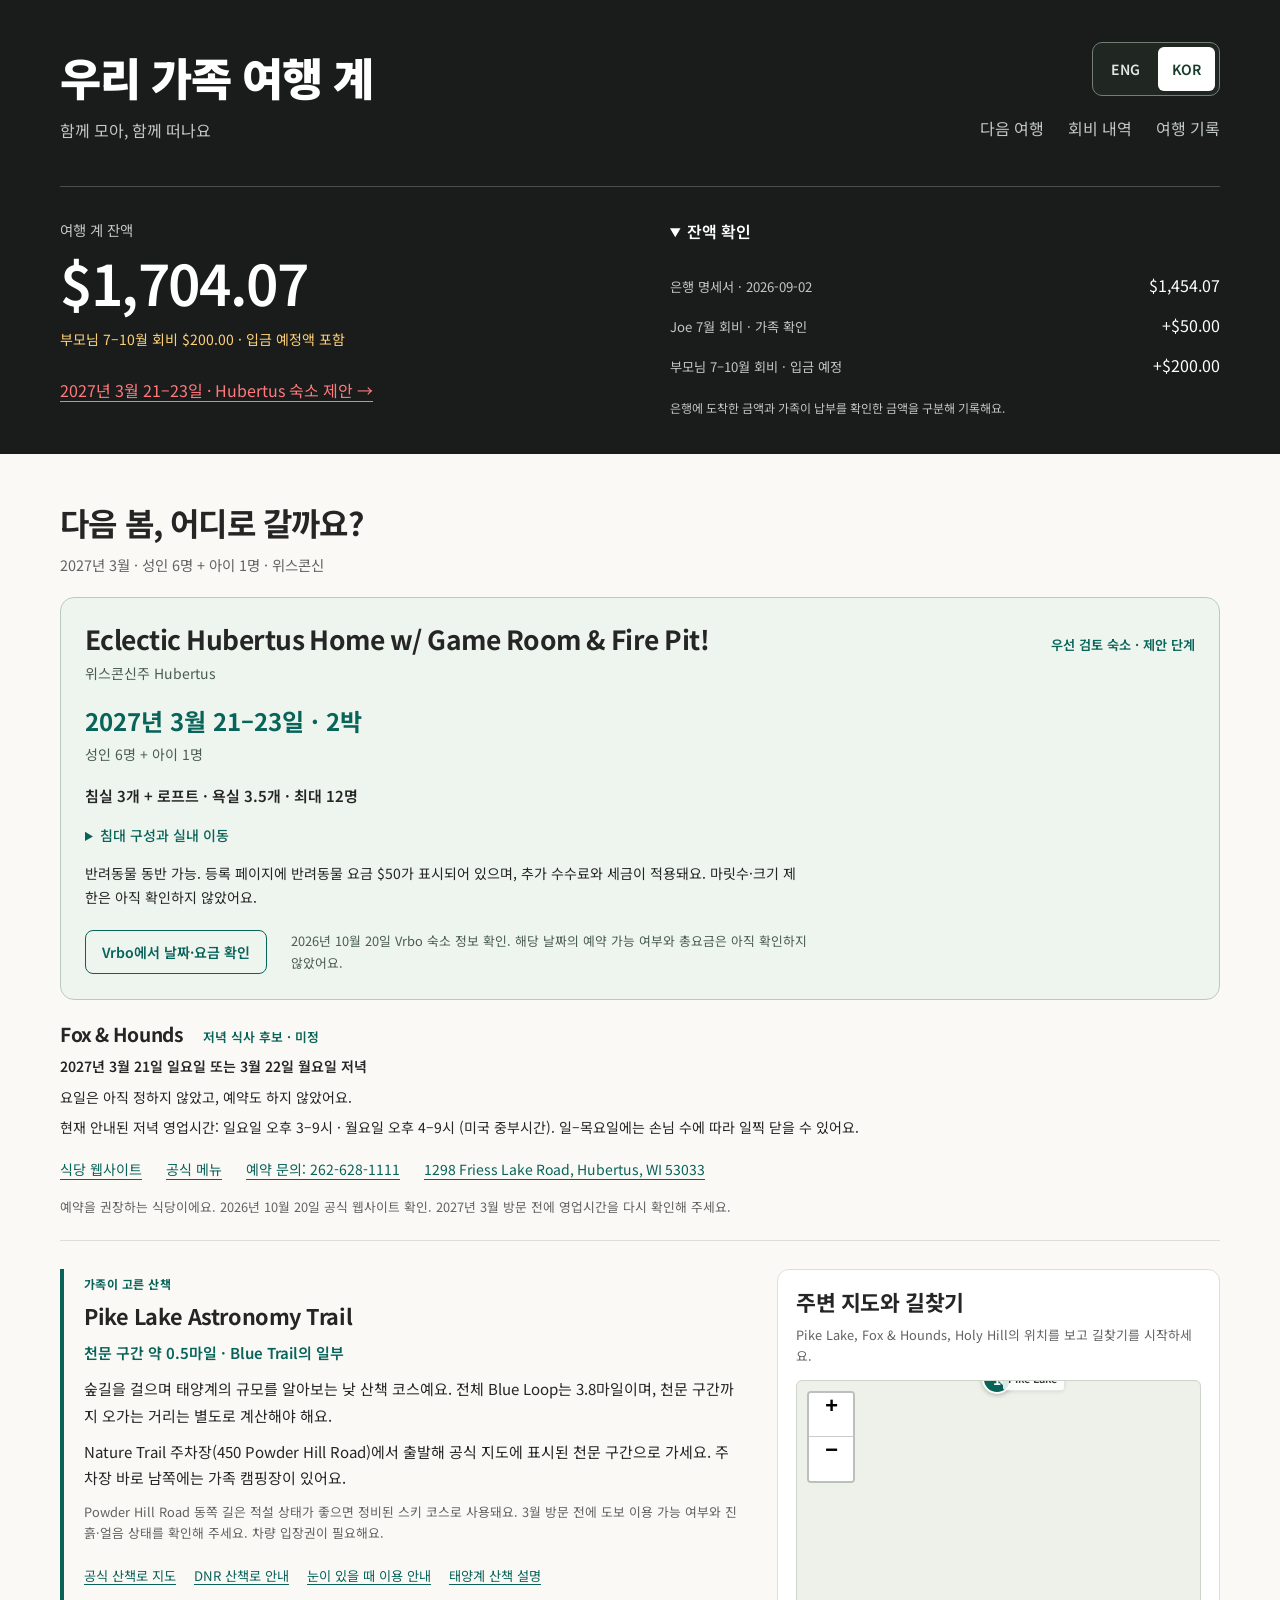
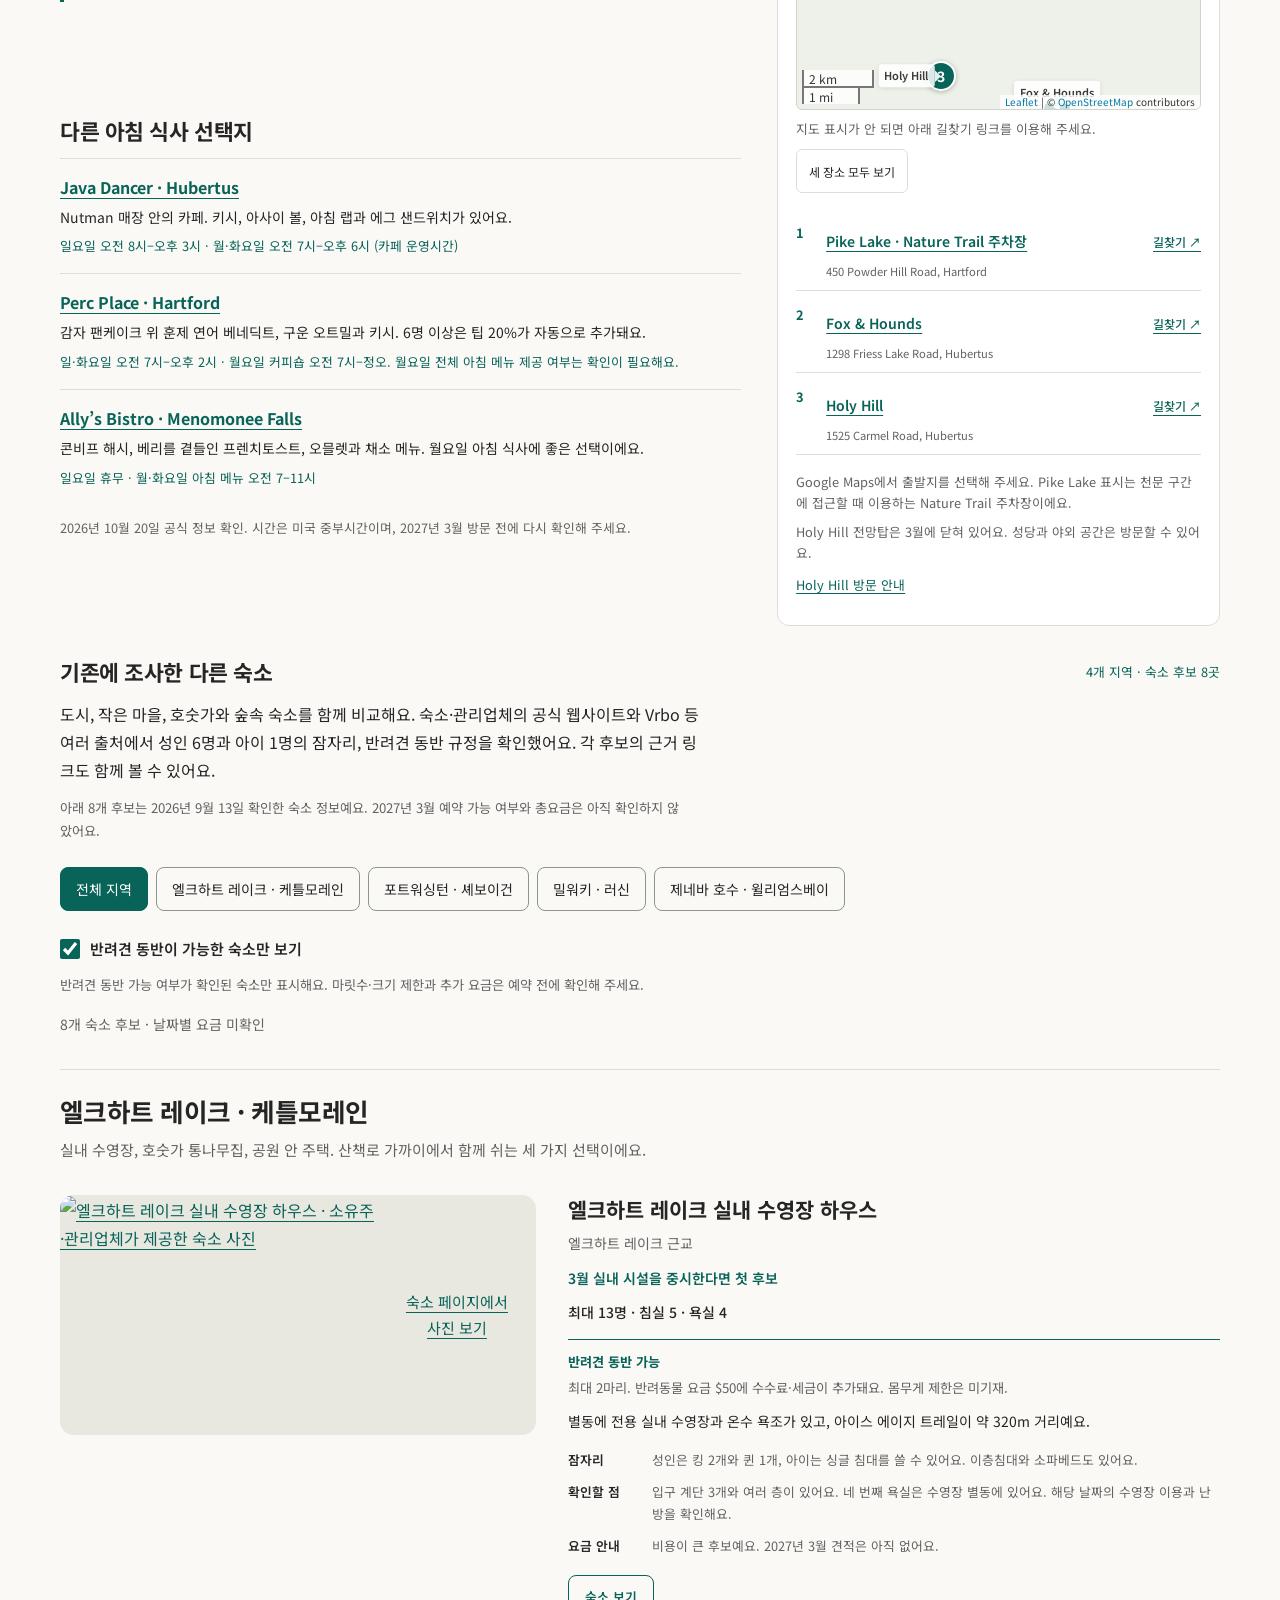
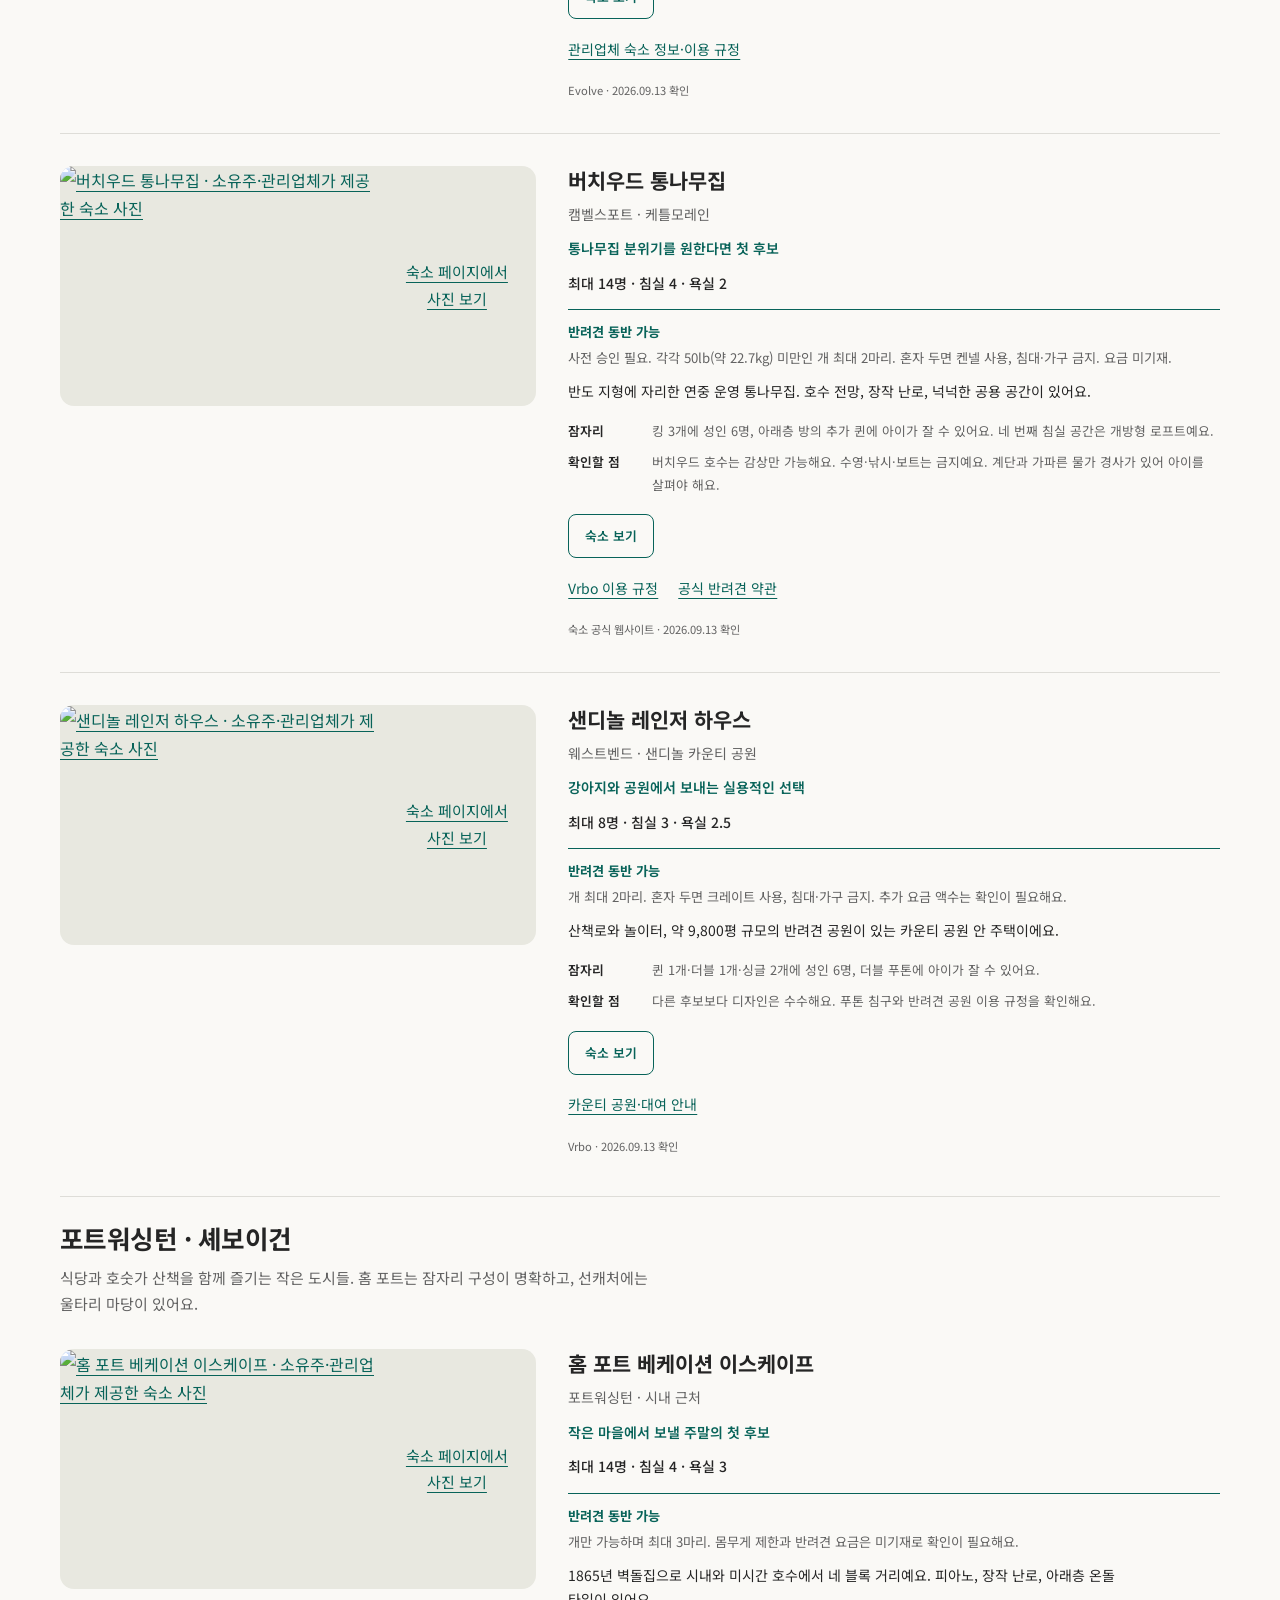
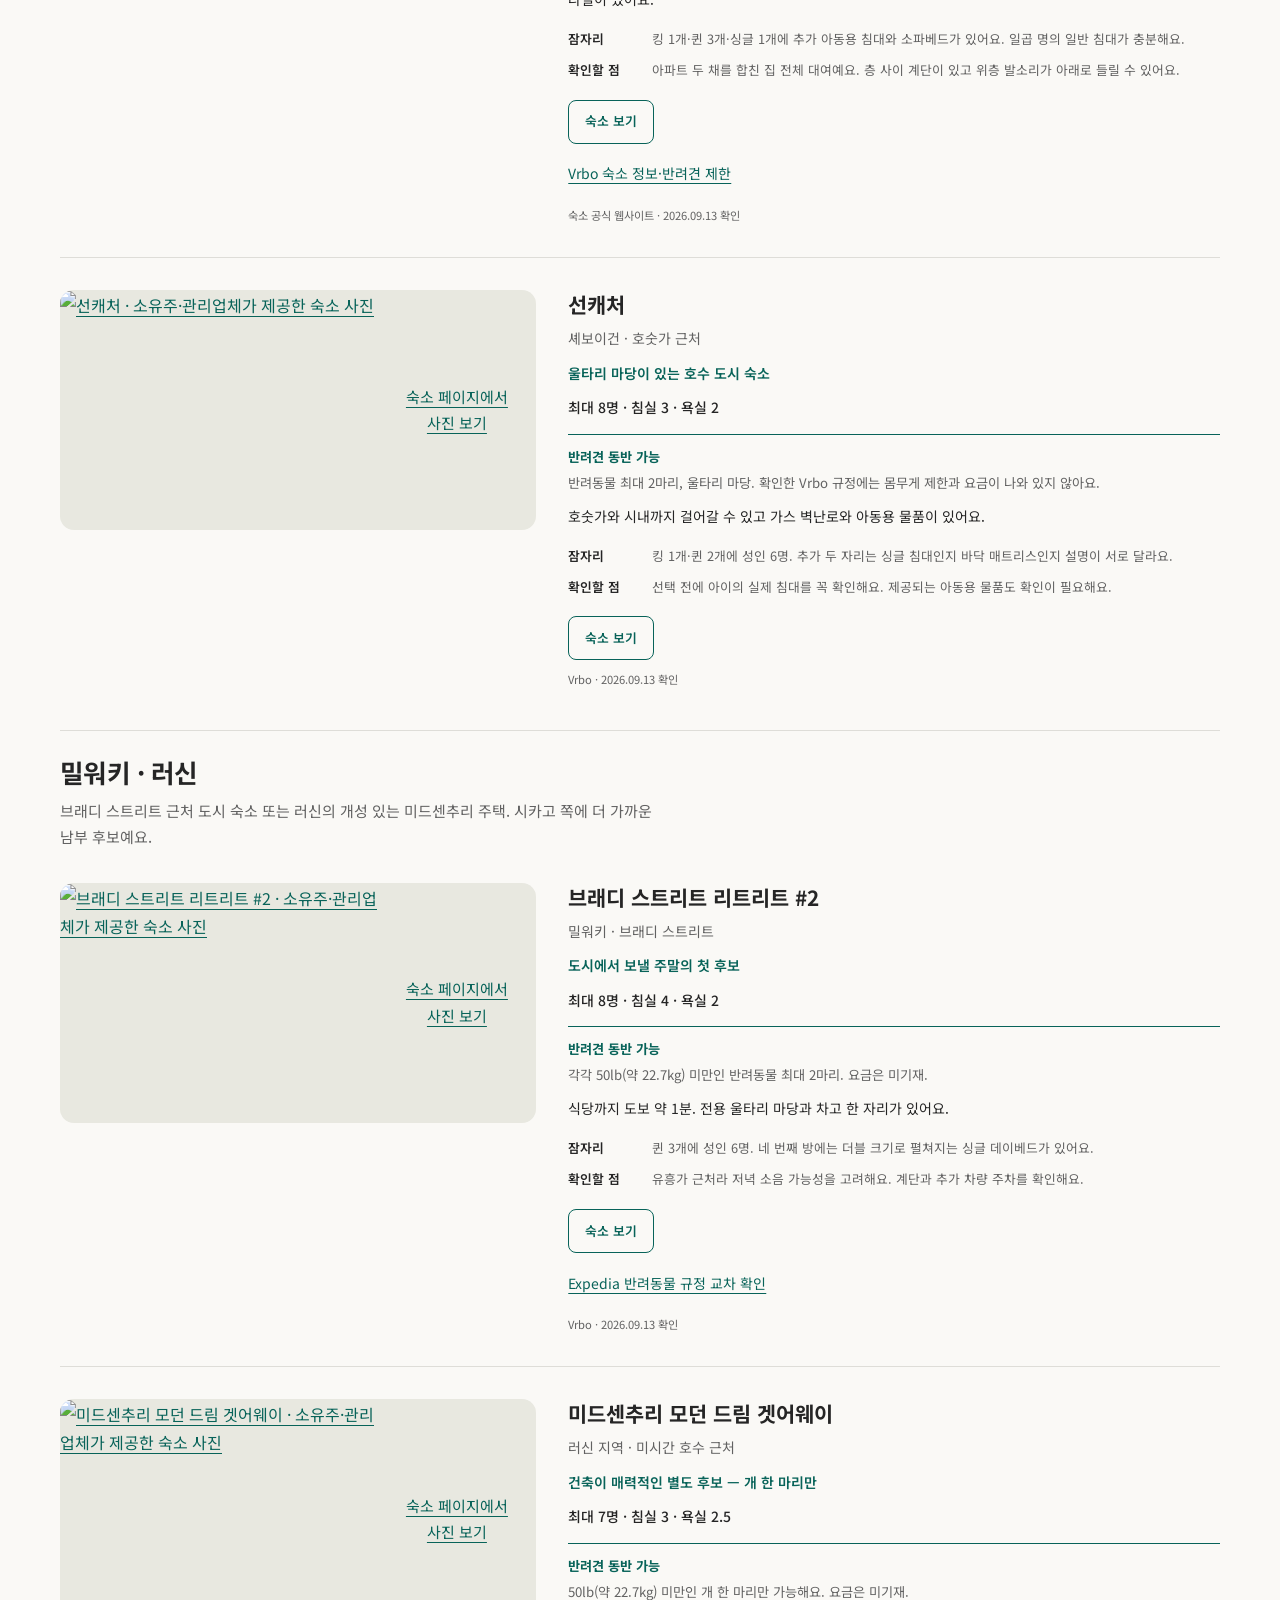
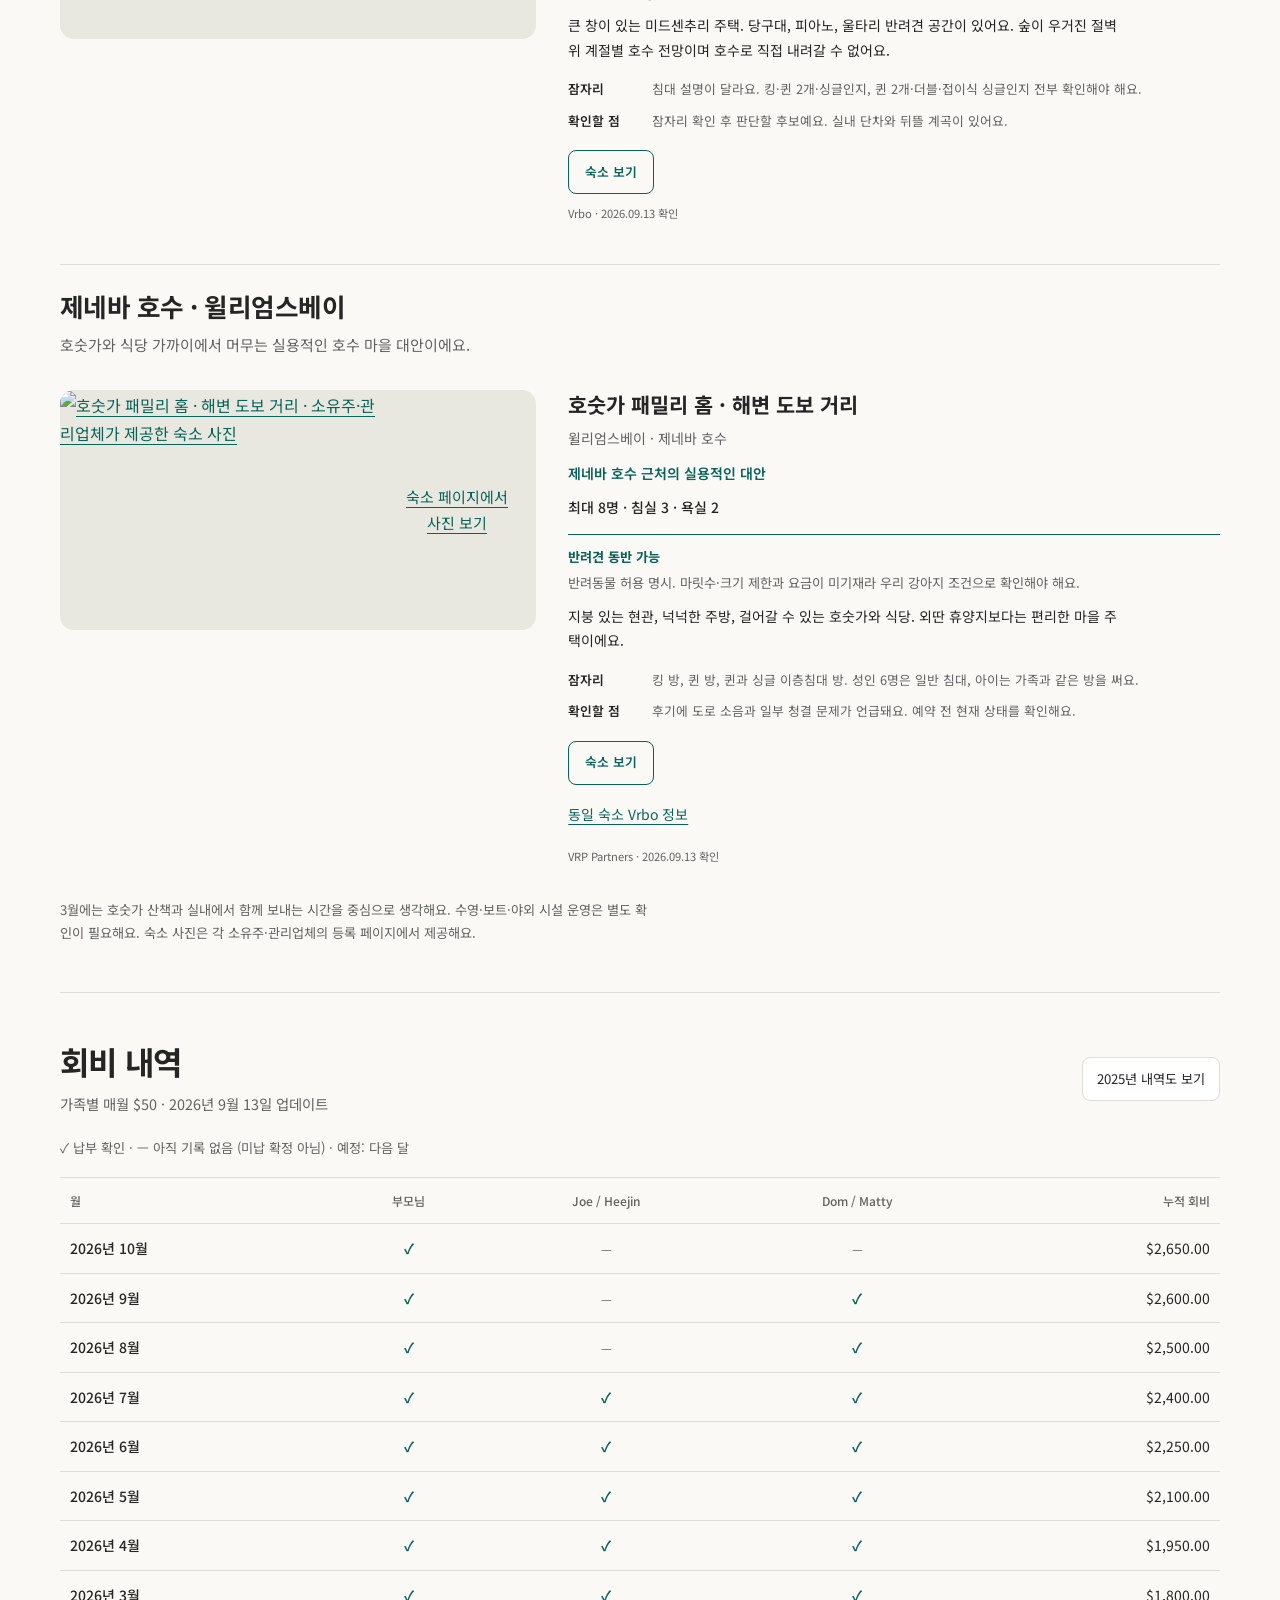
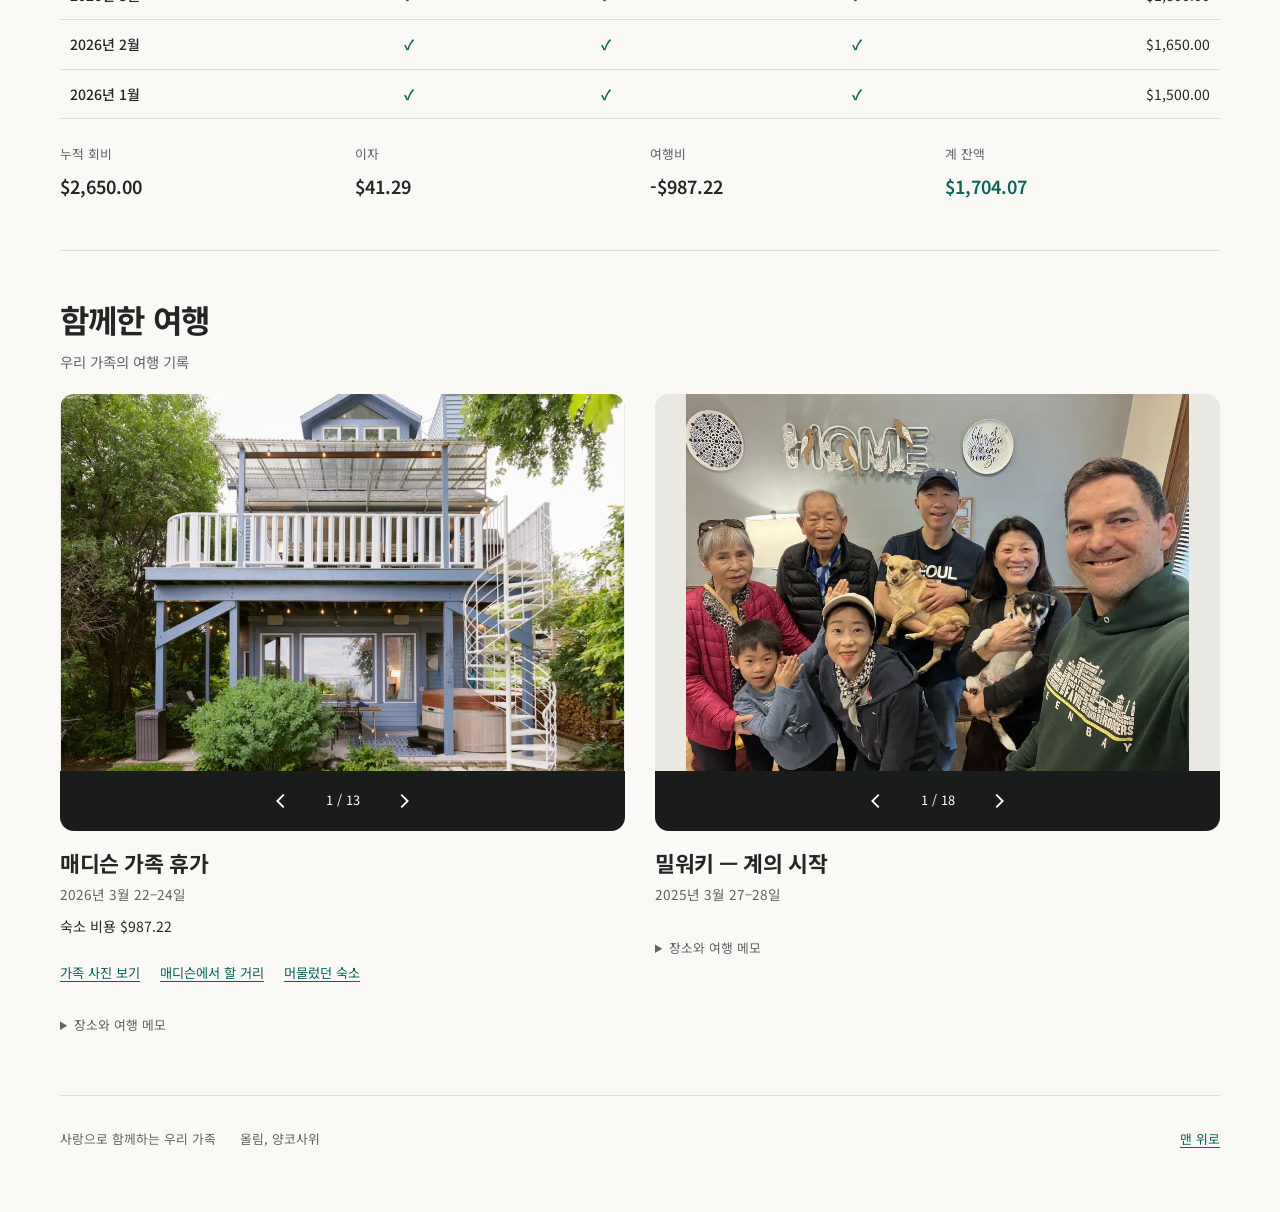
==== commit 11906597: "Feature Pike Lake astronomy walk with local map and breakfasts" ====
--- a/index.html
+++ b/index.html
@@ -1,7 +1,8 @@
 <!DOCTYPE html>
 <html lang="ko">
 <head>
-  <script src="js/i18n.js?v=20261020-fox-hounds"></script>
+  <script src="js/i18n.js?v=20261020-area-map"></script>
+  <link rel="stylesheet" href="assets/vendor/leaflet/leaflet.css">
   <link rel="stylesheet" href="css/shared.css?v=20260913-lang1">
   <meta charset="UTF-8">
   <meta name="viewport" content="width=device-width, initial-scale=1.0">
@@ -21,10 +22,12 @@
   <link rel="preconnect" href="https://fonts.googleapis.com">
   <link rel="preconnect" href="https://fonts.gstatic.com" crossorigin>
   <link href="https://fonts.googleapis.com/css2?family=Noto+Sans+KR:wght@400;500;600;700;900&display=swap" rel="stylesheet">
-  <link rel="stylesheet" href="css/home.css?v=20261020-fox-hounds">
+  <link rel="stylesheet" href="css/home.css?v=20261020-area-map">
   <script src="js/fund-data.js?v=20260913" defer></script>
   <script src="js/stays.js?v=20260913-research2" defer></script>
   <script src="js/app.js?v=20260913-research2" defer></script>
+  <script src="assets/vendor/leaflet/leaflet.js" defer></script>
+  <script src="js/area-map.js?v=20261020-area-map" defer></script>
 </head>
 <body>
   <a class="skip-link" href="#main" data-i18n="skip">본문으로 건너뛰기</a>
@@ -76,6 +79,46 @@
         </div>
         <p class="dinner-plan-source" data-i18n="dinnerSource">예약을 권장하는 식당이에요. 2026년 10월 20일 공식 웹사이트 확인. 2027년 3월 방문 전에 영업시간을 다시 확인해 주세요.</p>
       </article>
+      <div id="nearby" class="area-plan-grid">
+        <article id="astronomy-trail" class="astronomy-plan" aria-labelledby="astronomy-heading">
+          <p class="plan-eyebrow" data-i18n="astronomyPriority">가족이 고른 산책</p>
+          <h3 id="astronomy-heading" data-i18n="astronomyTitle">Pike Lake Astronomy Trail</h3>
+          <p class="plan-facts" data-i18n="astronomyFacts">천문 구간 약 0.5마일 · Blue Trail의 일부</p>
+          <p data-i18n="astronomyDescription">숲길을 걸으며 태양계의 규모를 알아보는 낮 산책 코스예요. 전체 Blue Loop는 3.8마일이며, 천문 구간까지 오가는 길은 별도로 계산해야 해요.</p>
+          <p data-i18n="astronomyAccess">Nature Trail 주차장(450 Powder Hill Road)에서 출발해 공식 지도에 표시된 천문 구간으로 가세요. 주차장 바로 남쪽에는 가족 캠핑장이 있어요.</p>
+          <p class="plan-note" data-i18n="astronomyMarch">눈이 있을 때는 이 구간을 크로스컨트리 스키 코스로 정비하므로, 3월 방문 전에 보행 가능 여부와 진흙·얼음 상태를 확인해 주세요. 차량 입장권이 필요해요.</p>
+          <div class="plan-links">
+            <a href="https://widnr.widen.net/s/nhbdpgfhj9/kmsf-pike-lake_trail-map" target="_blank" rel="noopener noreferrer" data-i18n="astronomyMap">공식 산책로 지도</a>
+            <a href="https://dnr.wisconsin.gov/topic/parks/pikelake/recreation/hiking" target="_blank" rel="noopener noreferrer" data-i18n="astronomyDnr">DNR 산책로 안내</a>
+            <a href="https://dnr.wisconsin.gov/topic/parks/pikelake/recreation/winter" target="_blank" rel="noopener noreferrer" data-i18n="astronomyWinter">눈이 있을 때 이용 안내</a>
+            <a href="https://www.iceagetrail.org/event/2025-optoutside-hike-washington-oz-co-chapter/" target="_blank" rel="noopener noreferrer" data-i18n="astronomyScaleSource">태양계 산책 설명</a>
+          </div>
+        </article>
+        <aside class="area-map-panel" aria-labelledby="area-map-heading">
+          <h3 id="area-map-heading" data-i18n="areaMapTitle">주변 지도와 길찾기</h3>
+          <p class="plan-note" data-i18n="areaMapIntro">Pike Lake · Hubertus, Wisconsin</p>
+          <div id="area-map" class="area-map" role="region" data-i18n-aria-label="areaMapLabel" aria-label="Pike Lake, Fox & Hounds, Holy Hill 지도"></div>
+          <p id="map-fallback" class="plan-note" role="status" data-i18n="areaMapFallback">지도 표시가 안 되면 아래 길찾기 링크를 이용해 주세요.</p>
+          <button id="map-reset" type="button" hidden data-i18n="areaMapReset">세 장소 모두 보기</button>
+          <ol class="map-destinations">
+            <li><a data-map-destination="pike" href="https://www.google.com/maps/dir/?api=1&amp;destination=450+Powder+Hill+Road+Hartford+WI+53027&amp;travelmode=driving" target="_blank" rel="noopener noreferrer"><span data-i18n="mapPike">Pike Lake · Nature Trail 주차장</span><span data-i18n="mapDirections">길찾기 ↗</span></a><small>450 Powder Hill Road, Hartford</small></li>
+            <li><a data-map-destination="fox" href="https://www.google.com/maps/dir/?api=1&amp;destination=Fox+and+Hounds+1298+Friess+Lake+Road+Hubertus+WI+53033&amp;travelmode=driving" target="_blank" rel="noopener noreferrer"><span>Fox &amp; Hounds</span><span data-i18n="mapDirections">길찾기 ↗</span></a><small>1298 Friess Lake Road, Hubertus</small></li>
+            <li><a data-map-destination="holy" href="https://www.google.com/maps/dir/?api=1&amp;destination=Holy+Hill+1525+Carmel+Road+Hubertus+WI+53033&amp;travelmode=driving" target="_blank" rel="noopener noreferrer"><span>Holy Hill</span><span data-i18n="mapDirections">길찾기 ↗</span></a><small>1525 Carmel Road, Hubertus</small></li>
+          </ol>
+          <p class="plan-note" data-i18n="mapOriginNote">Google Maps에서 출발지를 선택해 길찾기를 시작하세요. Pike Lake 표시는 천문 산책로 접근에 사용할 주차장이에요.</p>
+          <p class="plan-note" data-i18n="holyHillMarch">Holy Hill 전망탑은 3월에 닫혀 있어요. 성당과 야외 공간은 방문할 수 있어요.</p>
+          <a class="map-source-link" href="https://www.holyhill.com/visit" target="_blank" rel="noopener noreferrer" data-i18n="holyHillVisit">Holy Hill 방문 안내</a>
+        </aside>
+        <article class="breakfast-plan" aria-labelledby="breakfast-heading">
+          <h3 id="breakfast-heading" data-i18n="breakfastTitle">다른 아침 식사 선택지</h3>
+          <ul class="breakfast-list">
+            <li><h4><a href="https://nutman.com/javadancercafe/" target="_blank" rel="noopener noreferrer">Java Dancer · Hubertus</a></h4><p data-i18n="javaDescription">Nutman 매장 안의 카페. 키시, 아사이 볼, 아침 랩과 에그 샌드위치가 있어요.</p><p class="breakfast-hours" data-i18n="javaHours">일요일 8시–15시 · 월·화요일 7시–18시 (카페 운영시간)</p></li>
+            <li><h4><a href="https://perc-place.com/menu/" target="_blank" rel="noopener noreferrer">Perc Place · Hartford</a></h4><p data-i18n="percDescription">감자 팬케이크 위 훈제 연어 베네딕트, 구운 오트밀과 키시. 6명 이상은 20% 서비스 요금이 붙어요.</p><p class="breakfast-hours" data-i18n="percHours">일·화요일 7시–14시 · 월요일 커피숍 7시–12시; 월요일 전체 아침 메뉴 제공은 확인이 필요해요.</p></li>
+            <li><h4><a href="https://www.allysbistro.com/copy-of-menus" target="_blank" rel="noopener noreferrer">Ally’s Bistro · Menomonee Falls</a></h4><p data-i18n="allyDescription">콘비프 해시, 베리를 곁들인 프렌치토스트, 오믈렛과 채소 메뉴. 월요일 아침 식사에 좋은 선택이에요.</p><p class="breakfast-hours" data-i18n="allyHours">일요일 휴무 · 월·화요일 아침 메뉴 7시–11시</p></li>
+          </ul>
+          <p class="plan-note" data-i18n="areaChecked">2026년 10월 20일 공식 정보 확인. 시간은 미국 중부시간이며, 2027년 3월 방문 전에 다시 확인해 주세요.</p>
+        </article>
+      </div>
       <div class="section-heading researched-heading"><h3 data-i18n="otherOptions">기존에 조사한 다른 숙소</h3><span class="research-status" id="research-status"></span></div>
       <p class="section-intro" data-i18n="springIntro">도시, 작은 마을, 호숫가와 숲속 숙소를 함께 비교해요. 숙소·관리업체의 공식 웹사이트와 Vrbo 등 여러 출처에서 성인 6명과 아이 1명의 잠자리, 반려견 동반 규정을 확인했어요. 각 후보의 근거 링크도 함께 볼 수 있어요.</p>
       <p class="booking-note" data-i18n="bookingNote">아래 8개 후보는 2026년 9월 13일 확인한 숙소 정보예요. 2027년 3월 예약 가능 여부와 총요금은 아직 확인하지 않았어요.</p>
--- a/assets/vendor/leaflet/leaflet.css
+++ b/assets/vendor/leaflet/leaflet.css
@@ -0,0 +1,661 @@
+/* required styles */
+
+.leaflet-pane,
+.leaflet-tile,
+.leaflet-marker-icon,
+.leaflet-marker-shadow,
+.leaflet-tile-container,
+.leaflet-pane > svg,
+.leaflet-pane > canvas,
+.leaflet-zoom-box,
+.leaflet-image-layer,
+.leaflet-layer {
+	position: absolute;
+	left: 0;
+	top: 0;
+	}
+.leaflet-container {
+	overflow: hidden;
+	}
+.leaflet-tile,
+.leaflet-marker-icon,
+.leaflet-marker-shadow {
+	-webkit-user-select: none;
+	   -moz-user-select: none;
+	        user-select: none;
+	  -webkit-user-drag: none;
+	}
+/* Prevents IE11 from highlighting tiles in blue */
+.leaflet-tile::selection {
+	background: transparent;
+}
+/* Safari renders non-retina tile on retina better with this, but Chrome is worse */
+.leaflet-safari .leaflet-tile {
+	image-rendering: -webkit-optimize-contrast;
+	}
+/* hack that prevents hw layers "stretching" when loading new tiles */
+.leaflet-safari .leaflet-tile-container {
+	width: 1600px;
+	height: 1600px;
+	-webkit-transform-origin: 0 0;
+	}
+.leaflet-marker-icon,
+.leaflet-marker-shadow {
+	display: block;
+	}
+/* .leaflet-container svg: reset svg max-width decleration shipped in Joomla! (joomla.org) 3.x */
+/* .leaflet-container img: map is broken in FF if you have max-width: 100% on tiles */
+.leaflet-container .leaflet-overlay-pane svg {
+	max-width: none !important;
+	max-height: none !important;
+	}
+.leaflet-container .leaflet-marker-pane img,
+.leaflet-container .leaflet-shadow-pane img,
+.leaflet-container .leaflet-tile-pane img,
+.leaflet-container img.leaflet-image-layer,
+.leaflet-container .leaflet-tile {
+	max-width: none !important;
+	max-height: none !important;
+	width: auto;
+	padding: 0;
+	}
+
+.leaflet-container img.leaflet-tile {
+	/* See: https://bugs.chromium.org/p/chromium/issues/detail?id=600120 */
+	mix-blend-mode: plus-lighter;
+}
+
+.leaflet-container.leaflet-touch-zoom {
+	-ms-touch-action: pan-x pan-y;
+	touch-action: pan-x pan-y;
+	}
+.leaflet-container.leaflet-touch-drag {
+	-ms-touch-action: pinch-zoom;
+	/* Fallback for FF which doesn't support pinch-zoom */
+	touch-action: none;
+	touch-action: pinch-zoom;
+}
+.leaflet-container.leaflet-touch-drag.leaflet-touch-zoom {
+	-ms-touch-action: none;
+	touch-action: none;
+}
+.leaflet-container {
+	-webkit-tap-highlight-color: transparent;
+}
+.leaflet-container a {
+	-webkit-tap-highlight-color: rgba(51, 181, 229, 0.4);
+}
+.leaflet-tile {
+	filter: inherit;
+	visibility: hidden;
+	}
+.leaflet-tile-loaded {
+	visibility: inherit;
+	}
+.leaflet-zoom-box {
+	width: 0;
+	height: 0;
+	-moz-box-sizing: border-box;
+	     box-sizing: border-box;
+	z-index: 800;
+	}
+/* workaround for https://bugzilla.mozilla.org/show_bug.cgi?id=888319 */
+.leaflet-overlay-pane svg {
+	-moz-user-select: none;
+	}
+
+.leaflet-pane         { z-index: 400; }
+
+.leaflet-tile-pane    { z-index: 200; }
+.leaflet-overlay-pane { z-index: 400; }
+.leaflet-shadow-pane  { z-index: 500; }
+.leaflet-marker-pane  { z-index: 600; }
+.leaflet-tooltip-pane   { z-index: 650; }
+.leaflet-popup-pane   { z-index: 700; }
+
+.leaflet-map-pane canvas { z-index: 100; }
+.leaflet-map-pane svg    { z-index: 200; }
+
+.leaflet-vml-shape {
+	width: 1px;
+	height: 1px;
+	}
+.lvml {
+	behavior: url(#default#VML);
+	display: inline-block;
+	position: absolute;
+	}
+
+
+/* control positioning */
+
+.leaflet-control {
+	position: relative;
+	z-index: 800;
+	pointer-events: visiblePainted; /* IE 9-10 doesn't have auto */
+	pointer-events: auto;
+	}
+.leaflet-top,
+.leaflet-bottom {
+	position: absolute;
+	z-index: 1000;
+	pointer-events: none;
+	}
+.leaflet-top {
+	top: 0;
+	}
+.leaflet-right {
+	right: 0;
+	}
+.leaflet-bottom {
+	bottom: 0;
+	}
+.leaflet-left {
+	left: 0;
+	}
+.leaflet-control {
+	float: left;
+	clear: both;
+	}
+.leaflet-right .leaflet-control {
+	float: right;
+	}
+.leaflet-top .leaflet-control {
+	margin-top: 10px;
+	}
+.leaflet-bottom .leaflet-control {
+	margin-bottom: 10px;
+	}
+.leaflet-left .leaflet-control {
+	margin-left: 10px;
+	}
+.leaflet-right .leaflet-control {
+	margin-right: 10px;
+	}
+
+
+/* zoom and fade animations */
+
+.leaflet-fade-anim .leaflet-popup {
+	opacity: 0;
+	-webkit-transition: opacity 0.2s linear;
+	   -moz-transition: opacity 0.2s linear;
+	        transition: opacity 0.2s linear;
+	}
+.leaflet-fade-anim .leaflet-map-pane .leaflet-popup {
+	opacity: 1;
+	}
+.leaflet-zoom-animated {
+	-webkit-transform-origin: 0 0;
+	    -ms-transform-origin: 0 0;
+	        transform-origin: 0 0;
+	}
+svg.leaflet-zoom-animated {
+	will-change: transform;
+}
+
+.leaflet-zoom-anim .leaflet-zoom-animated {
+	-webkit-transition: -webkit-transform 0.25s cubic-bezier(0,0,0.25,1);
+	   -moz-transition:    -moz-transform 0.25s cubic-bezier(0,0,0.25,1);
+	        transition:         transform 0.25s cubic-bezier(0,0,0.25,1);
+	}
+.leaflet-zoom-anim .leaflet-tile,
+.leaflet-pan-anim .leaflet-tile {
+	-webkit-transition: none;
+	   -moz-transition: none;
+	        transition: none;
+	}
+
+.leaflet-zoom-anim .leaflet-zoom-hide {
+	visibility: hidden;
+	}
+
+
+/* cursors */
+
+.leaflet-interactive {
+	cursor: pointer;
+	}
+.leaflet-grab {
+	cursor: -webkit-grab;
+	cursor:    -moz-grab;
+	cursor:         grab;
+	}
+.leaflet-crosshair,
+.leaflet-crosshair .leaflet-interactive {
+	cursor: crosshair;
+	}
+.leaflet-popup-pane,
+.leaflet-control {
+	cursor: auto;
+	}
+.leaflet-dragging .leaflet-grab,
+.leaflet-dragging .leaflet-grab .leaflet-interactive,
+.leaflet-dragging .leaflet-marker-draggable {
+	cursor: move;
+	cursor: -webkit-grabbing;
+	cursor:    -moz-grabbing;
+	cursor:         grabbing;
+	}
+
+/* marker & overlays interactivity */
+.leaflet-marker-icon,
+.leaflet-marker-shadow,
+.leaflet-image-layer,
+.leaflet-pane > svg path,
+.leaflet-tile-container {
+	pointer-events: none;
+	}
+
+.leaflet-marker-icon.leaflet-interactive,
+.leaflet-image-layer.leaflet-interactive,
+.leaflet-pane > svg path.leaflet-interactive,
+svg.leaflet-image-layer.leaflet-interactive path {
+	pointer-events: visiblePainted; /* IE 9-10 doesn't have auto */
+	pointer-events: auto;
+	}
+
+/* visual tweaks */
+
+.leaflet-container {
+	background: #ddd;
+	outline-offset: 1px;
+	}
+.leaflet-container a {
+	color: #0078A8;
+	}
+.leaflet-zoom-box {
+	border: 2px dotted #38f;
+	background: rgba(255,255,255,0.5);
+	}
+
+
+/* general typography */
+.leaflet-container {
+	font-family: "Helvetica Neue", Arial, Helvetica, sans-serif;
+	font-size: 12px;
+	font-size: 0.75rem;
+	line-height: 1.5;
+	}
+
+
+/* general toolbar styles */
+
+.leaflet-bar {
+	box-shadow: 0 1px 5px rgba(0,0,0,0.65);
+	border-radius: 4px;
+	}
+.leaflet-bar a {
+	background-color: #fff;
+	border-bottom: 1px solid #ccc;
+	width: 26px;
+	height: 26px;
+	line-height: 26px;
+	display: block;
+	text-align: center;
+	text-decoration: none;
+	color: black;
+	}
+.leaflet-bar a,
+.leaflet-control-layers-toggle {
+	background-position: 50% 50%;
+	background-repeat: no-repeat;
+	display: block;
+	}
+.leaflet-bar a:hover,
+.leaflet-bar a:focus {
+	background-color: #f4f4f4;
+	}
+.leaflet-bar a:first-child {
+	border-top-left-radius: 4px;
+	border-top-right-radius: 4px;
+	}
+.leaflet-bar a:last-child {
+	border-bottom-left-radius: 4px;
+	border-bottom-right-radius: 4px;
+	border-bottom: none;
+	}
+.leaflet-bar a.leaflet-disabled {
+	cursor: default;
+	background-color: #f4f4f4;
+	color: #bbb;
+	}
+
+.leaflet-touch .leaflet-bar a {
+	width: 30px;
+	height: 30px;
+	line-height: 30px;
+	}
+.leaflet-touch .leaflet-bar a:first-child {
+	border-top-left-radius: 2px;
+	border-top-right-radius: 2px;
+	}
+.leaflet-touch .leaflet-bar a:last-child {
+	border-bottom-left-radius: 2px;
+	border-bottom-right-radius: 2px;
+	}
+
+/* zoom control */
+
+.leaflet-control-zoom-in,
+.leaflet-control-zoom-out {
+	font: bold 18px 'Lucida Console', Monaco, monospace;
+	text-indent: 1px;
+	}
+
+.leaflet-touch .leaflet-control-zoom-in, .leaflet-touch .leaflet-control-zoom-out  {
+	font-size: 22px;
+	}
+
+
+/* layers control */
+
+.leaflet-control-layers {
+	box-shadow: 0 1px 5px rgba(0,0,0,0.4);
+	background: #fff;
+	border-radius: 5px;
+	}
+.leaflet-control-layers-toggle {
+	background-image: url(images/layers.png);
+	width: 36px;
+	height: 36px;
+	}
+.leaflet-retina .leaflet-control-layers-toggle {
+	background-image: url(images/layers-2x.png);
+	background-size: 26px 26px;
+	}
+.leaflet-touch .leaflet-control-layers-toggle {
+	width: 44px;
+	height: 44px;
+	}
+.leaflet-control-layers .leaflet-control-layers-list,
+.leaflet-control-layers-expanded .leaflet-control-layers-toggle {
+	display: none;
+	}
+.leaflet-control-layers-expanded .leaflet-control-layers-list {
+	display: block;
+	position: relative;
+	}
+.leaflet-control-layers-expanded {
+	padding: 6px 10px 6px 6px;
+	color: #333;
+	background: #fff;
+	}
+.leaflet-control-layers-scrollbar {
+	overflow-y: scroll;
+	overflow-x: hidden;
+	padding-right: 5px;
+	}
+.leaflet-control-layers-selector {
+	margin-top: 2px;
+	position: relative;
+	top: 1px;
+	}
+.leaflet-control-layers label {
+	display: block;
+	font-size: 13px;
+	font-size: 1.08333em;
+	}
+.leaflet-control-layers-separator {
+	height: 0;
+	border-top: 1px solid #ddd;
+	margin: 5px -10px 5px -6px;
+	}
+
+/* Default icon URLs */
+.leaflet-default-icon-path { /* used only in path-guessing heuristic, see L.Icon.Default */
+	background-image: url(images/marker-icon.png);
+	}
+
+
+/* attribution and scale controls */
+
+.leaflet-container .leaflet-control-attribution {
+	background: #fff;
+	background: rgba(255, 255, 255, 0.8);
+	margin: 0;
+	}
+.leaflet-control-attribution,
+.leaflet-control-scale-line {
+	padding: 0 5px;
+	color: #333;
+	line-height: 1.4;
+	}
+.leaflet-control-attribution a {
+	text-decoration: none;
+	}
+.leaflet-control-attribution a:hover,
+.leaflet-control-attribution a:focus {
+	text-decoration: underline;
+	}
+.leaflet-attribution-flag {
+	display: inline !important;
+	vertical-align: baseline !important;
+	width: 1em;
+	height: 0.6669em;
+	}
+.leaflet-left .leaflet-control-scale {
+	margin-left: 5px;
+	}
+.leaflet-bottom .leaflet-control-scale {
+	margin-bottom: 5px;
+	}
+.leaflet-control-scale-line {
+	border: 2px solid #777;
+	border-top: none;
+	line-height: 1.1;
+	padding: 2px 5px 1px;
+	white-space: nowrap;
+	-moz-box-sizing: border-box;
+	     box-sizing: border-box;
+	background: rgba(255, 255, 255, 0.8);
+	text-shadow: 1px 1px #fff;
+	}
+.leaflet-control-scale-line:not(:first-child) {
+	border-top: 2px solid #777;
+	border-bottom: none;
+	margin-top: -2px;
+	}
+.leaflet-control-scale-line:not(:first-child):not(:last-child) {
+	border-bottom: 2px solid #777;
+	}
+
+.leaflet-touch .leaflet-control-attribution,
+.leaflet-touch .leaflet-control-layers,
+.leaflet-touch .leaflet-bar {
+	box-shadow: none;
+	}
+.leaflet-touch .leaflet-control-layers,
+.leaflet-touch .leaflet-bar {
+	border: 2px solid rgba(0,0,0,0.2);
+	background-clip: padding-box;
+	}
+
+
+/* popup */
+
+.leaflet-popup {
+	position: absolute;
+	text-align: center;
+	margin-bottom: 20px;
+	}
+.leaflet-popup-content-wrapper {
+	padding: 1px;
+	text-align: left;
+	border-radius: 12px;
+	}
+.leaflet-popup-content {
+	margin: 13px 24px 13px 20px;
+	line-height: 1.3;
+	font-size: 13px;
+	font-size: 1.08333em;
+	min-height: 1px;
+	}
+.leaflet-popup-content p {
+	margin: 17px 0;
+	margin: 1.3em 0;
+	}
+.leaflet-popup-tip-container {
+	width: 40px;
+	height: 20px;
+	position: absolute;
+	left: 50%;
+	margin-top: -1px;
+	margin-left: -20px;
+	overflow: hidden;
+	pointer-events: none;
+	}
+.leaflet-popup-tip {
+	width: 17px;
+	height: 17px;
+	padding: 1px;
+
+	margin: -10px auto 0;
+	pointer-events: auto;
+
+	-webkit-transform: rotate(45deg);
+	   -moz-transform: rotate(45deg);
+	    -ms-transform: rotate(45deg);
+	        transform: rotate(45deg);
+	}
+.leaflet-popup-content-wrapper,
+.leaflet-popup-tip {
+	background: white;
+	color: #333;
+	box-shadow: 0 3px 14px rgba(0,0,0,0.4);
+	}
+.leaflet-container a.leaflet-popup-close-button {
+	position: absolute;
+	top: 0;
+	right: 0;
+	border: none;
+	text-align: center;
+	width: 24px;
+	height: 24px;
+	font: 16px/24px Tahoma, Verdana, sans-serif;
+	color: #757575;
+	text-decoration: none;
+	background: transparent;
+	}
+.leaflet-container a.leaflet-popup-close-button:hover,
+.leaflet-container a.leaflet-popup-close-button:focus {
+	color: #585858;
+	}
+.leaflet-popup-scrolled {
+	overflow: auto;
+	}
+
+.leaflet-oldie .leaflet-popup-content-wrapper {
+	-ms-zoom: 1;
+	}
+.leaflet-oldie .leaflet-popup-tip {
+	width: 24px;
+	margin: 0 auto;
+
+	-ms-filter: "progid:DXImageTransform.Microsoft.Matrix(M11=0.70710678, M12=0.70710678, M21=-0.70710678, M22=0.70710678)";
+	filter: progid:DXImageTransform.Microsoft.Matrix(M11=0.70710678, M12=0.70710678, M21=-0.70710678, M22=0.70710678);
+	}
+
+.leaflet-oldie .leaflet-control-zoom,
+.leaflet-oldie .leaflet-control-layers,
+.leaflet-oldie .leaflet-popup-content-wrapper,
+.leaflet-oldie .leaflet-popup-tip {
+	border: 1px solid #999;
+	}
+
+
+/* div icon */
+
+.leaflet-div-icon {
+	background: #fff;
+	border: 1px solid #666;
+	}
+
+
+/* Tooltip */
+/* Base styles for the element that has a tooltip */
+.leaflet-tooltip {
+	position: absolute;
+	padding: 6px;
+	background-color: #fff;
+	border: 1px solid #fff;
+	border-radius: 3px;
+	color: #222;
+	white-space: nowrap;
+	-webkit-user-select: none;
+	-moz-user-select: none;
+	-ms-user-select: none;
+	user-select: none;
+	pointer-events: none;
+	box-shadow: 0 1px 3px rgba(0,0,0,0.4);
+	}
+.leaflet-tooltip.leaflet-interactive {
+	cursor: pointer;
+	pointer-events: auto;
+	}
+.leaflet-tooltip-top:before,
+.leaflet-tooltip-bottom:before,
+.leaflet-tooltip-left:before,
+.leaflet-tooltip-right:before {
+	position: absolute;
+	pointer-events: none;
+	border: 6px solid transparent;
+	background: transparent;
+	content: "";
+	}
+
+/* Directions */
+
+.leaflet-tooltip-bottom {
+	margin-top: 6px;
+}
+.leaflet-tooltip-top {
+	margin-top: -6px;
+}
+.leaflet-tooltip-bottom:before,
+.leaflet-tooltip-top:before {
+	left: 50%;
+	margin-left: -6px;
+	}
+.leaflet-tooltip-top:before {
+	bottom: 0;
+	margin-bottom: -12px;
+	border-top-color: #fff;
+	}
+.leaflet-tooltip-bottom:before {
+	top: 0;
+	margin-top: -12px;
+	margin-left: -6px;
+	border-bottom-color: #fff;
+	}
+.leaflet-tooltip-left {
+	margin-left: -6px;
+}
+.leaflet-tooltip-right {
+	margin-left: 6px;
+}
+.leaflet-tooltip-left:before,
+.leaflet-tooltip-right:before {
+	top: 50%;
+	margin-top: -6px;
+	}
+.leaflet-tooltip-left:before {
+	right: 0;
+	margin-right: -12px;
+	border-left-color: #fff;
+	}
+.leaflet-tooltip-right:before {
+	left: 0;
+	margin-left: -12px;
+	border-right-color: #fff;
+	}
+
+/* Printing */
+
+@media print {
+	/* Prevent printers from removing background-images of controls. */
+	.leaflet-control {
+		-webkit-print-color-adjust: exact;
+		print-color-adjust: exact;
+		}
+	}
--- a/css/home.css
+++ b/css/home.css
@@ -21,3 +21,7 @@
 @media(max-width:600px){.leading-stay{padding:20px 18px}.leading-stay-dates{font-size:1.2rem}.leading-stay-actions a{max-width:100%}}
 /* A tentative dinner stays beside the proposed trip dates. */
 .dinner-plan{padding:22px 0;border-bottom:1px solid var(--line);font-size:.875rem}.dinner-plan-heading{display:flex;align-items:baseline;gap:8px 20px;flex-wrap:wrap}.dinner-plan-heading h3{font-size:1.2rem;text-wrap:wrap}.dinner-plan-status{color:var(--green);font-size:.8rem;font-weight:600}.dinner-plan>p{margin-top:6px}.dinner-plan-dates{font-weight:600}.dinner-plan-links{display:flex;align-items:center;flex-wrap:wrap;gap:0 24px;margin-top:8px}.dinner-plan-links a{display:inline-flex;align-items:center;min-height:44px;max-width:100%}.dinner-plan .dinner-plan-source{color:var(--muted);font-size:.8rem;margin-top:4px}
+.area-plan-grid{display:grid;grid-template-columns:minmax(0,1fr) minmax(310px,.65fr);grid-template-areas:"trail map" "breakfast map";gap:28px 36px;margin-top:28px;align-items:start}
+.astronomy-plan{grid-area:trail;border-left:4px solid var(--green);padding:4px 0 4px 20px}.plan-eyebrow{color:var(--green);font-size:.75rem;font-weight:700;letter-spacing:.04em;margin-bottom:8px}.area-plan-grid h3{text-wrap:wrap;font-size:1.35rem}.astronomy-plan>p:not(.plan-eyebrow){margin-top:10px;font-size:.9375rem}.plan-facts{color:var(--green);font-weight:600}.plan-note{color:var(--muted);font-size:.8rem!important;line-height:1.65}.plan-links{display:flex;flex-wrap:wrap;gap:0 18px;margin-top:10px}.plan-links a{display:inline-flex;align-items:center;min-height:44px;font-size:.825rem}
+.area-map-panel{grid-area:map;min-width:0;background:#fff;border:1px solid var(--line);border-radius:12px;padding:18px;position:sticky;top:18px}.area-map-panel>p{margin-top:8px}.area-map{height:330px;margin-top:14px;background:#edf1e9;border:1px solid #ced6cc;border-radius:6px;overflow:hidden;isolation:isolate}.leaflet-container,.leaflet-control,.leaflet-popup-content,.leaflet-tooltip{font-family:'Noto Sans KR',sans-serif}.leaflet-control-attribution{font-size:10px}.leaflet-control-zoom a{min-width:44px;min-height:44px;line-height:44px}.map-marker{display:grid;place-items:center}.map-number{display:grid;place-items:center;width:30px;height:30px;border:2px solid #fff;border-radius:50%;background:#086359;color:#fff;font:700 14px/1 'Noto Sans KR',sans-serif;box-shadow:0 1px 5px #0004}.map-place-label{border:0;box-shadow:0 1px 5px #0002;background:#fffffff2;color:var(--ink);font-size:11px;font-weight:600;padding:3px 6px}.map-popup-title{font-weight:700}.map-popup-link{display:inline-flex;align-items:center;min-height:44px}.map-destinations{padding:0;list-style:none;counter-reset:places;margin:16px 0}.map-destinations li{counter-increment:places;position:relative;padding:10px 0 10px 30px;border-bottom:1px solid var(--line)}.map-destinations li:before{content:counter(places);position:absolute;left:0;top:13px;font-size:.8rem;font-weight:700;color:var(--green)}.map-destinations a{display:flex;flex-wrap:wrap;align-items:center;justify-content:space-between;gap:0 10px;min-height:44px;font-size:.875rem;font-weight:600}.map-destinations a span:last-child{font-size:.75rem;font-weight:500}.map-destinations small{display:block;color:var(--muted);font-size:.7rem;line-height:1.5}.map-source-link{display:inline-flex;align-items:center;min-height:44px;font-size:.8rem}#map-reset{border:1px solid var(--line);border-radius:6px;background:#fff;font-size:.75rem;padding:6px 12px;margin-top:10px}.breakfast-plan{grid-area:breakfast;min-width:0}.breakfast-list{list-style:none;padding:0;margin:12px 0}.breakfast-list li{padding:16px 0;border-top:1px solid var(--line)}.breakfast-list h4{font-size:1rem;line-height:1.5;margin:0 0 5px}.breakfast-list p{font-size:.875rem;margin-top:6px}.breakfast-list .breakfast-hours{color:var(--green);font-size:.8rem}
+@media(max-width:900px){.area-plan-grid{grid-template-columns:1fr;grid-template-areas:"trail" "map" "breakfast";gap:24px}.area-map-panel{position:static}.area-map{height:300px}.astronomy-plan{padding-left:16px}}
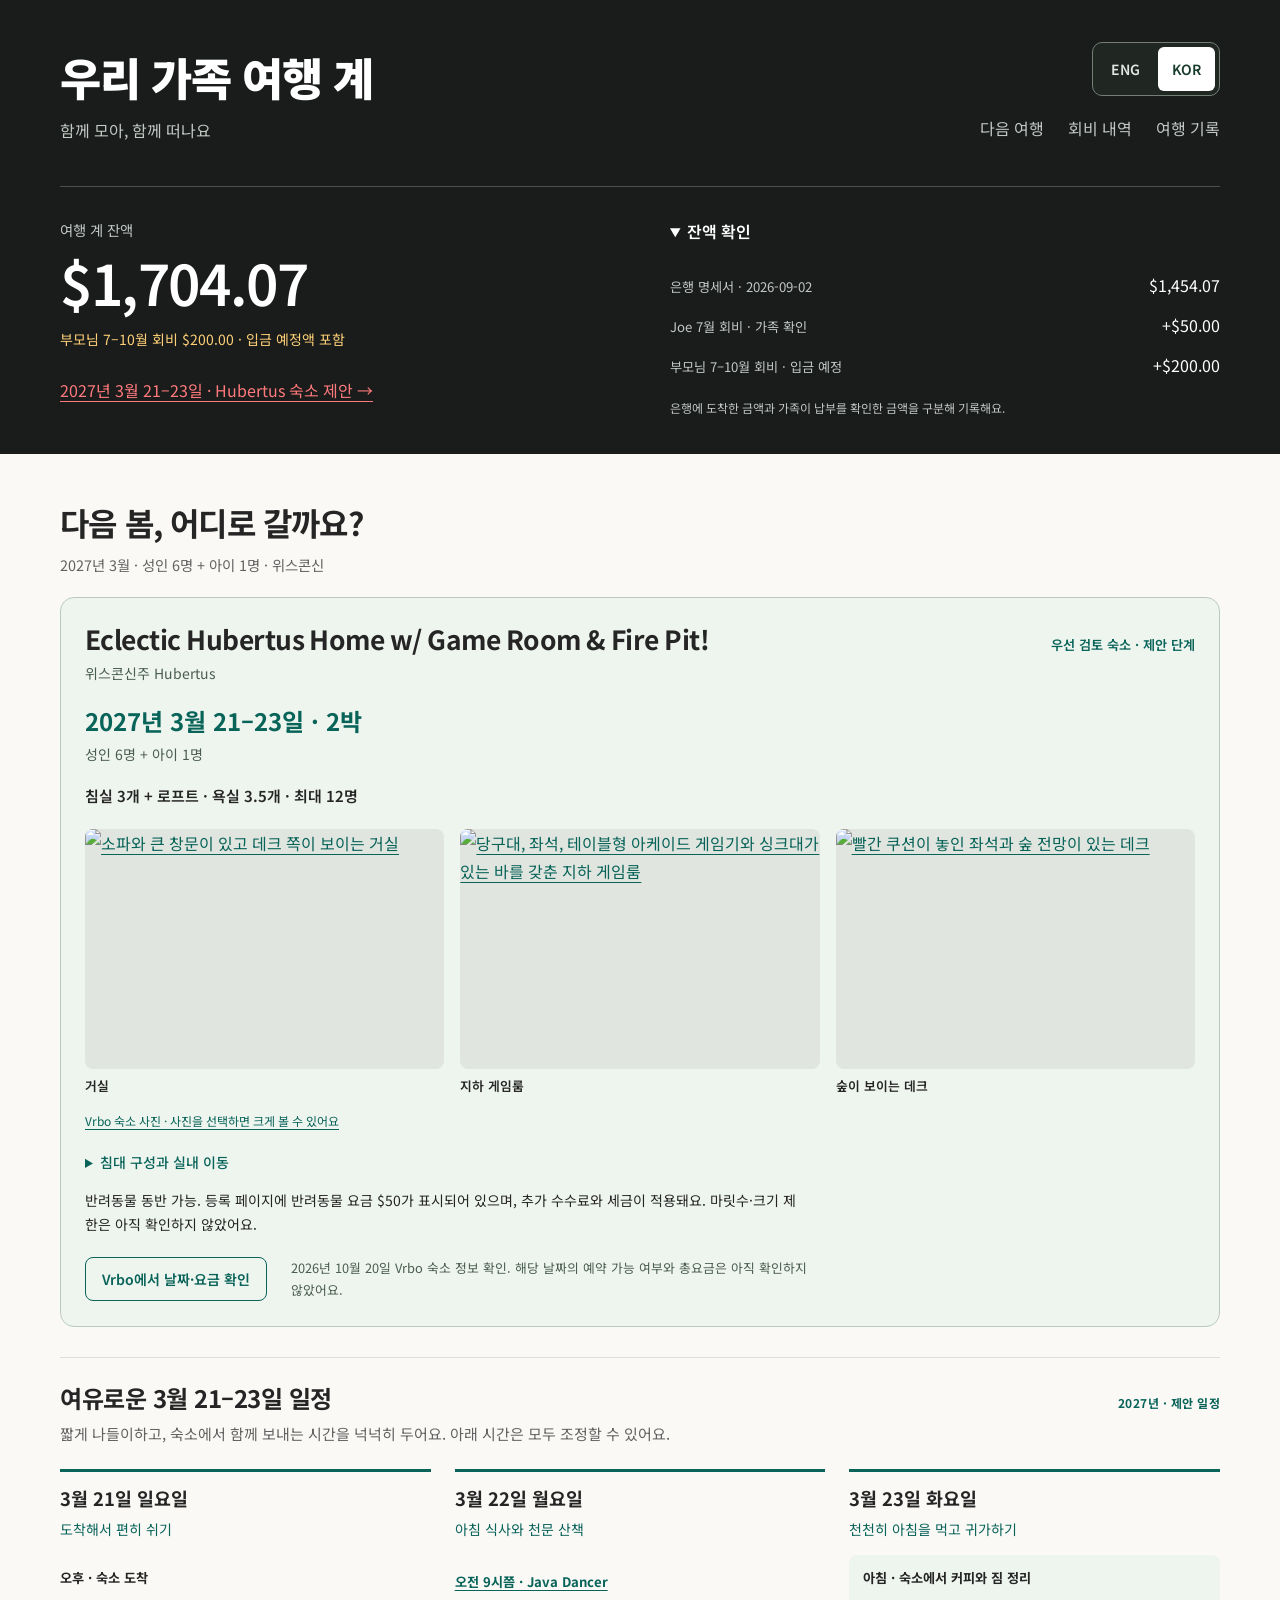
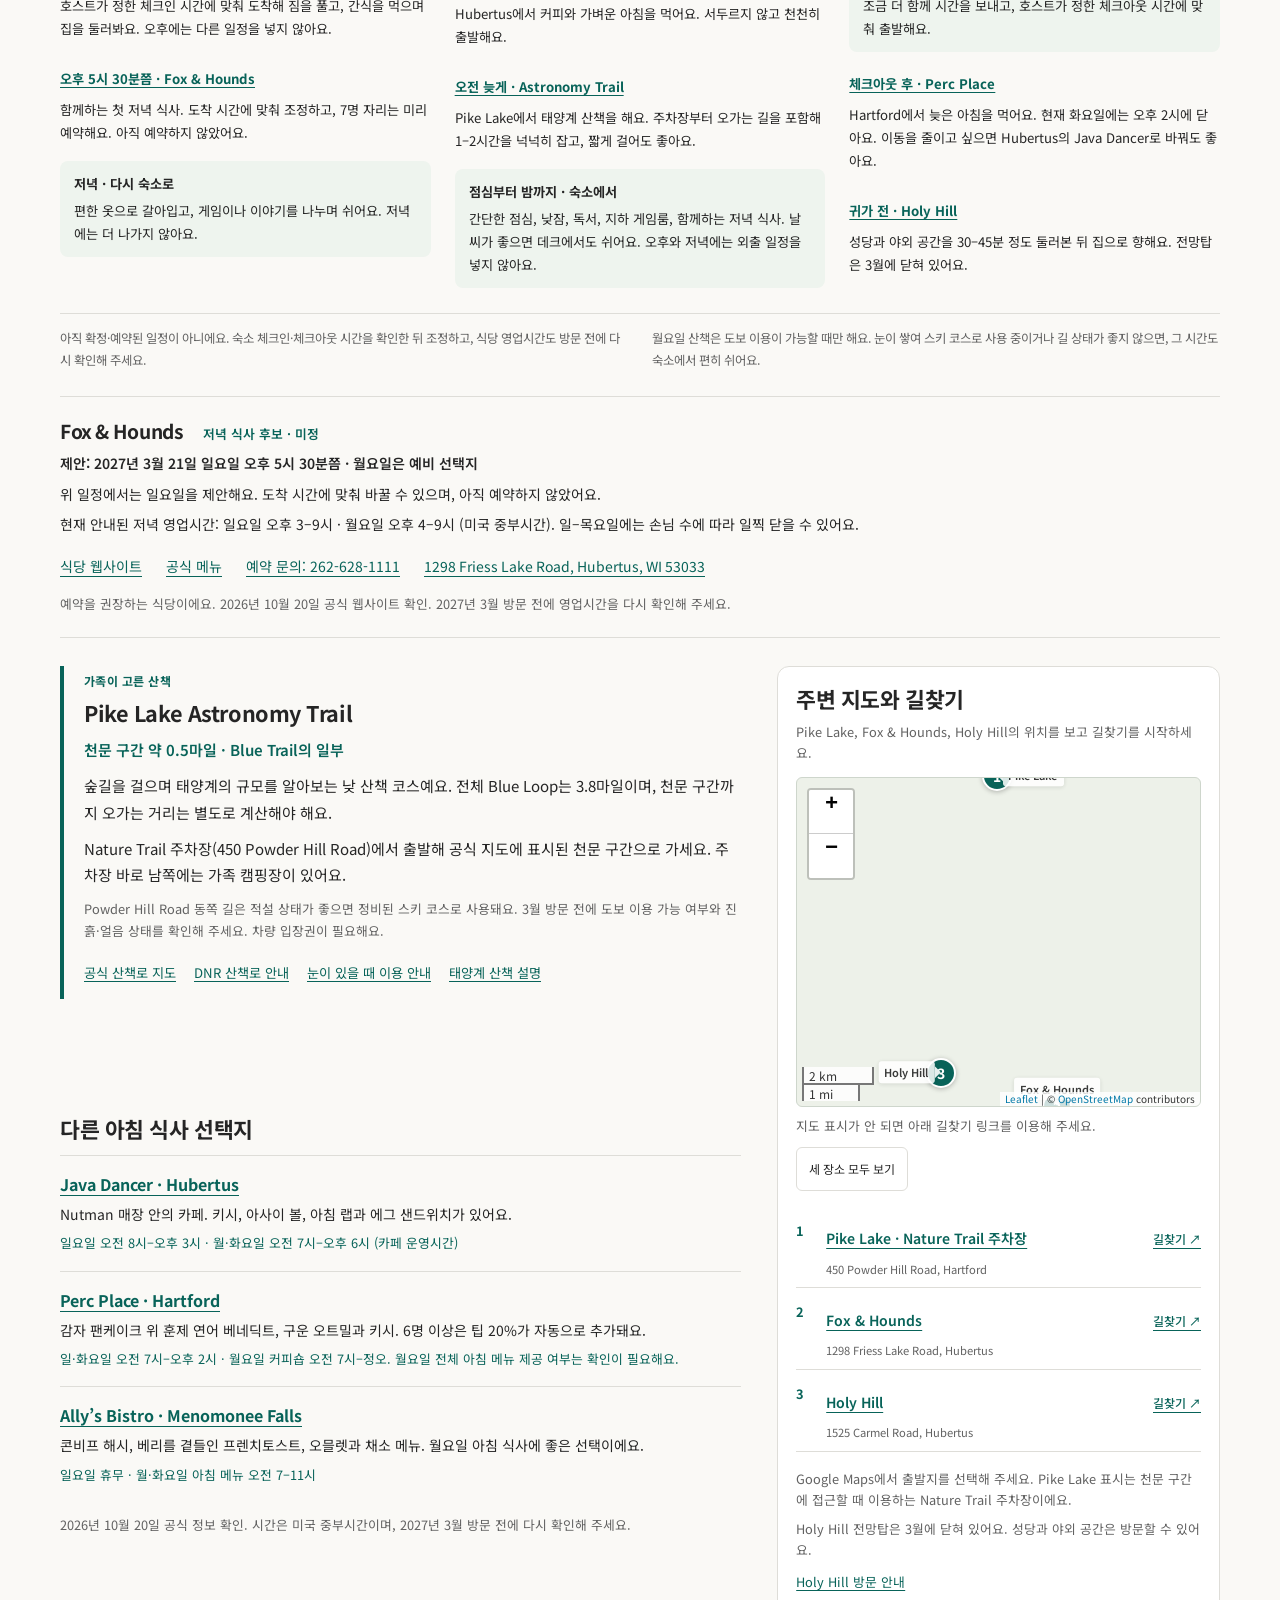
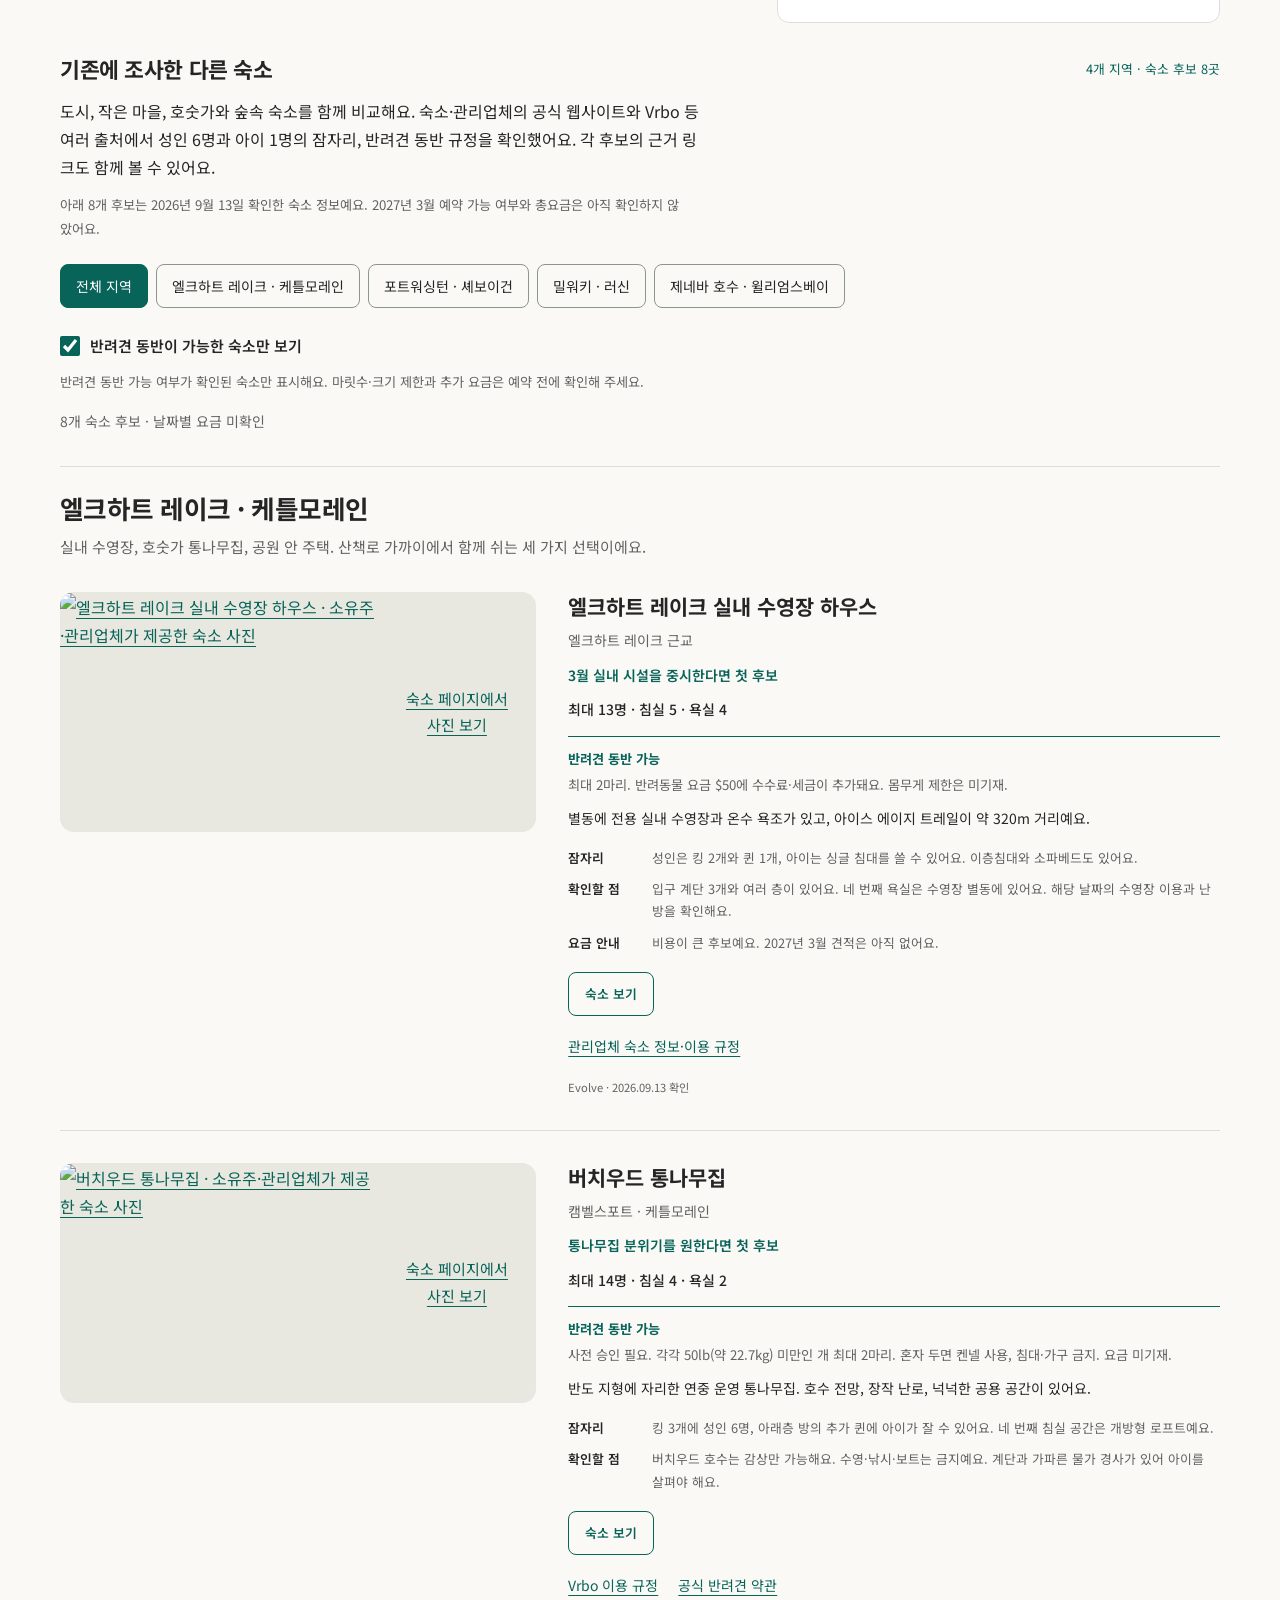
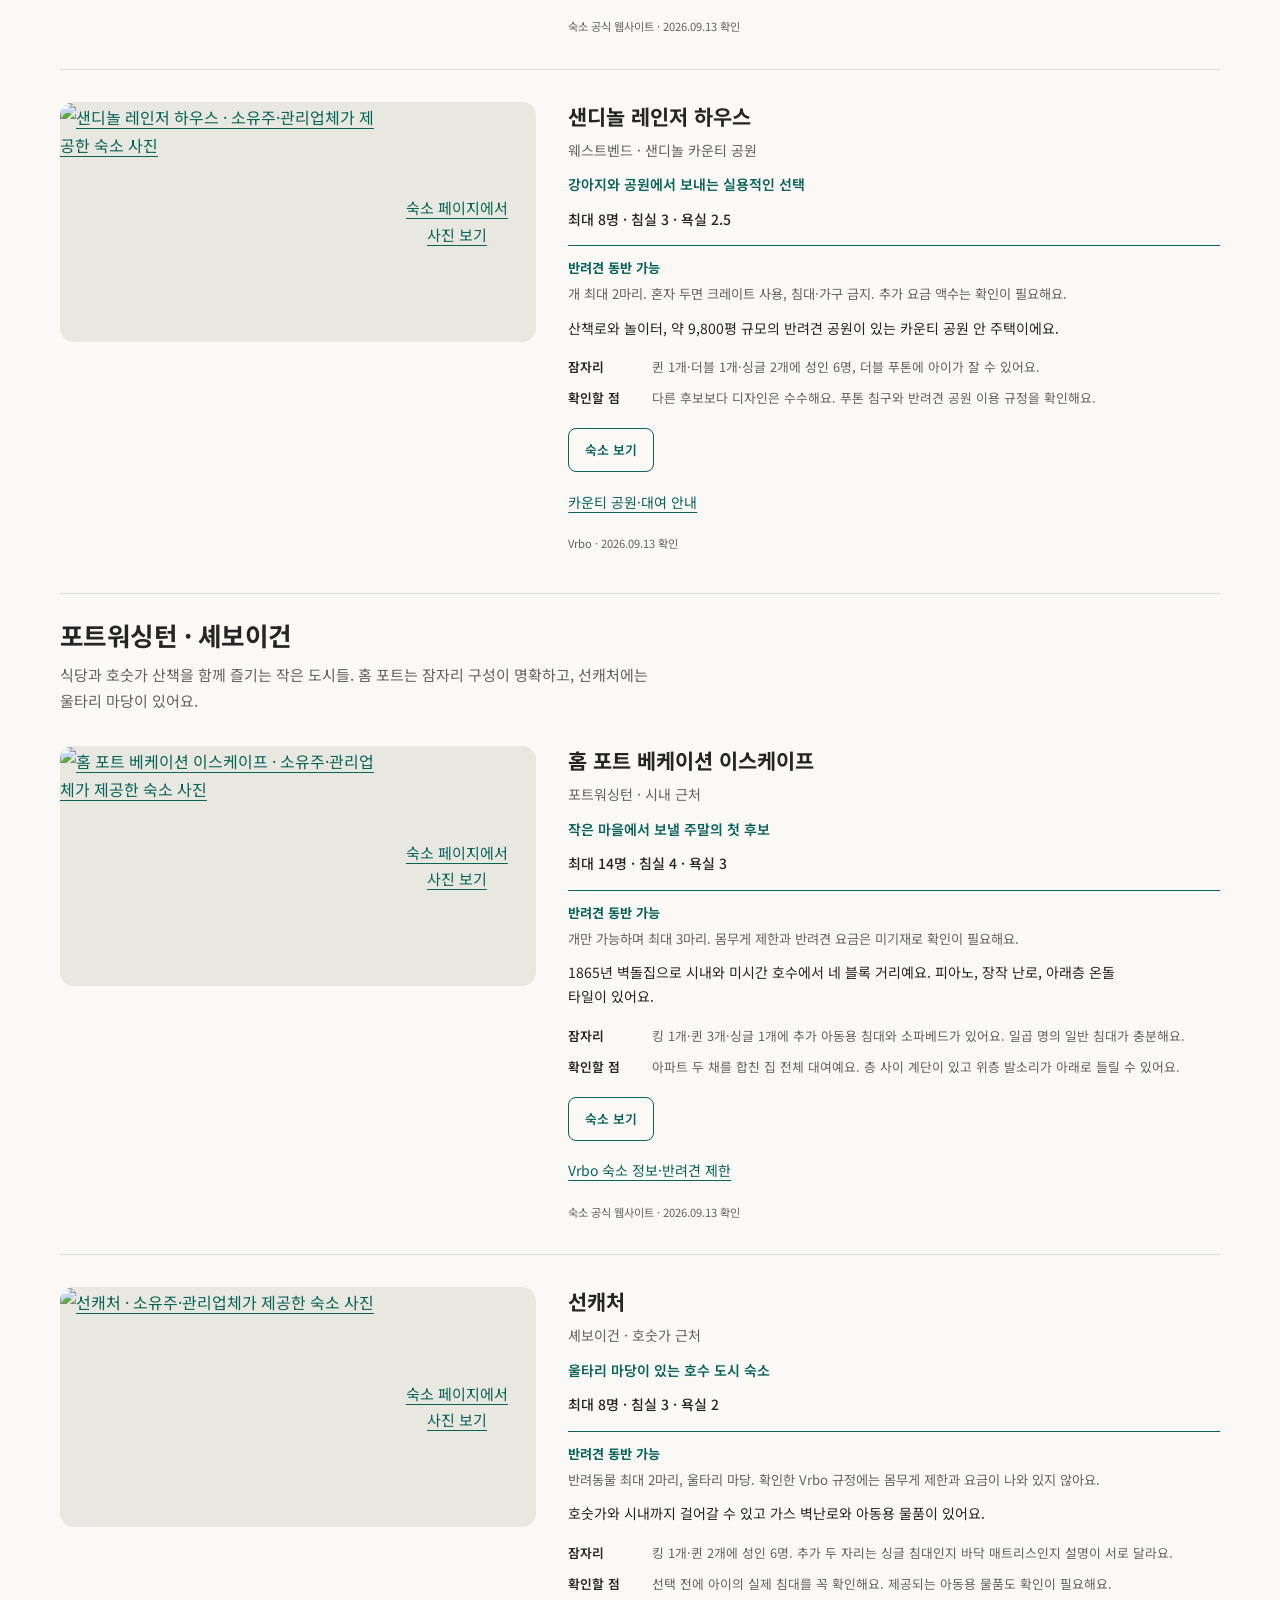
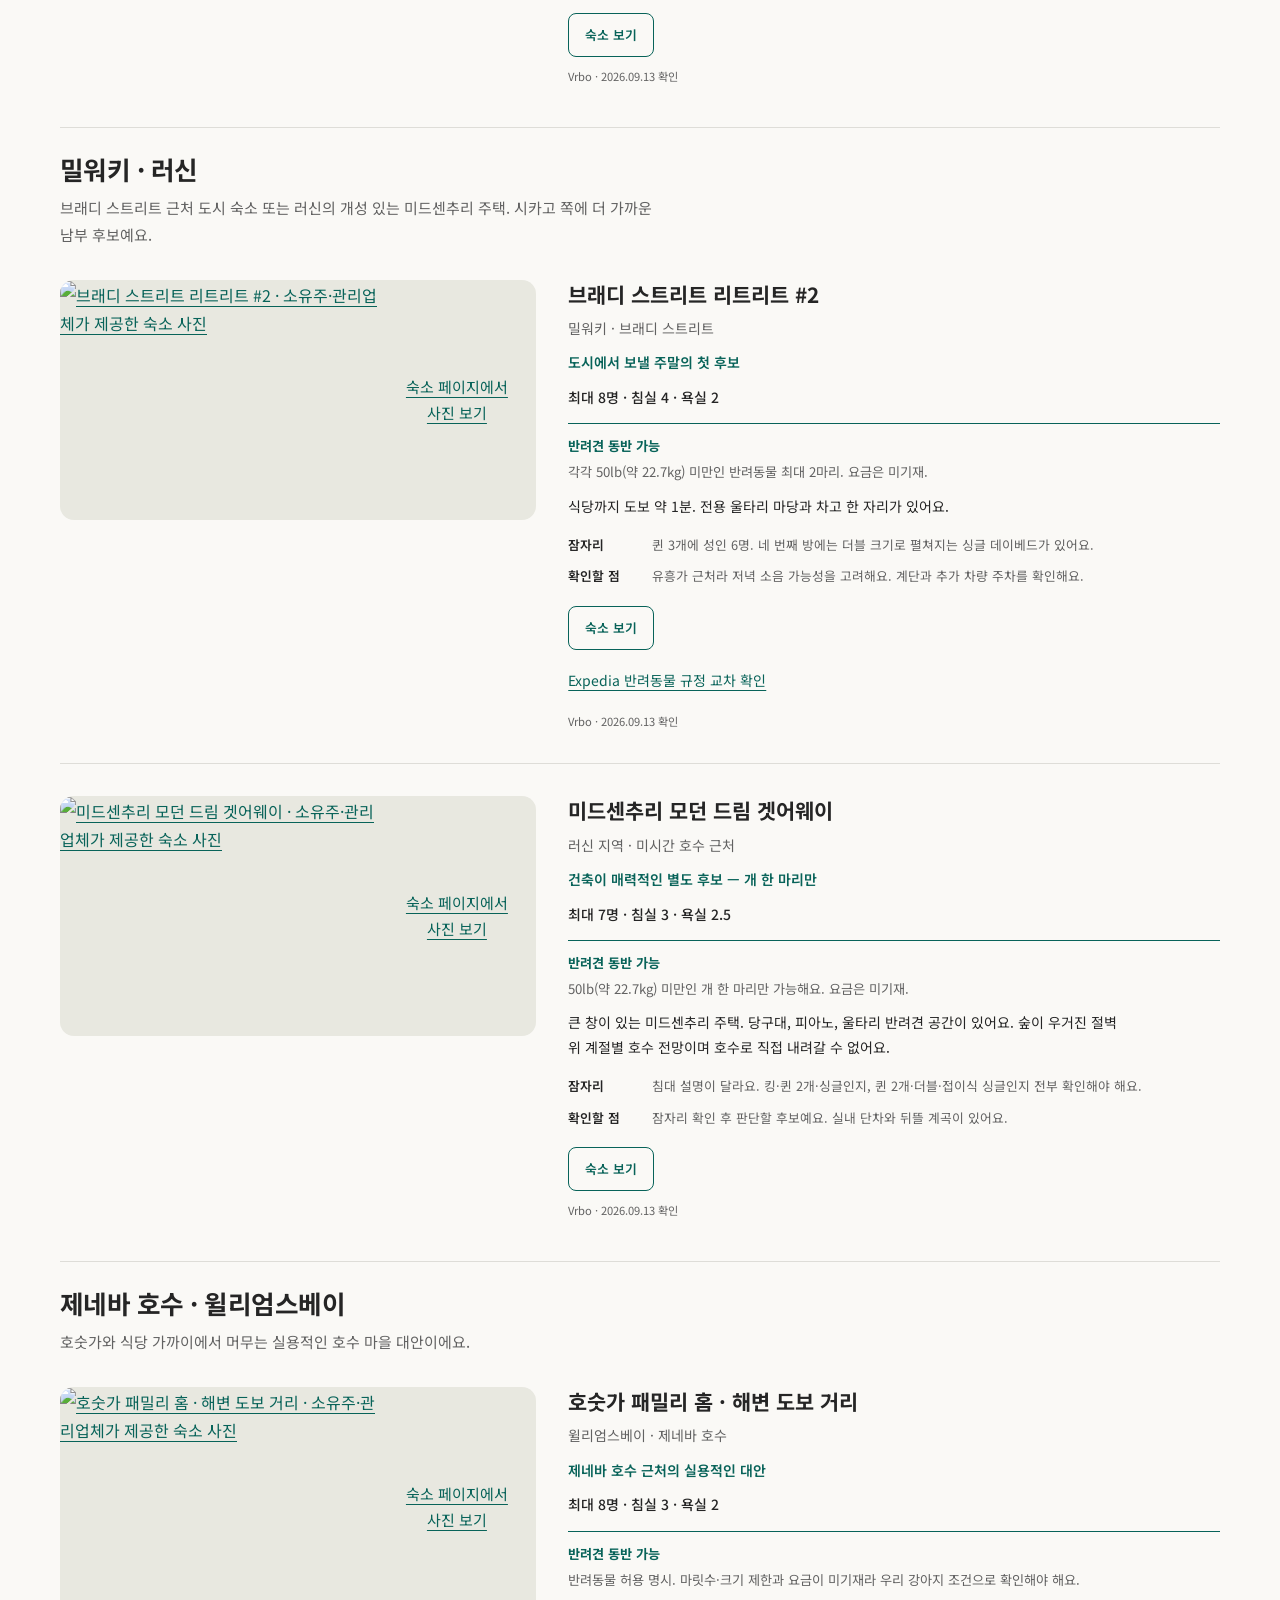
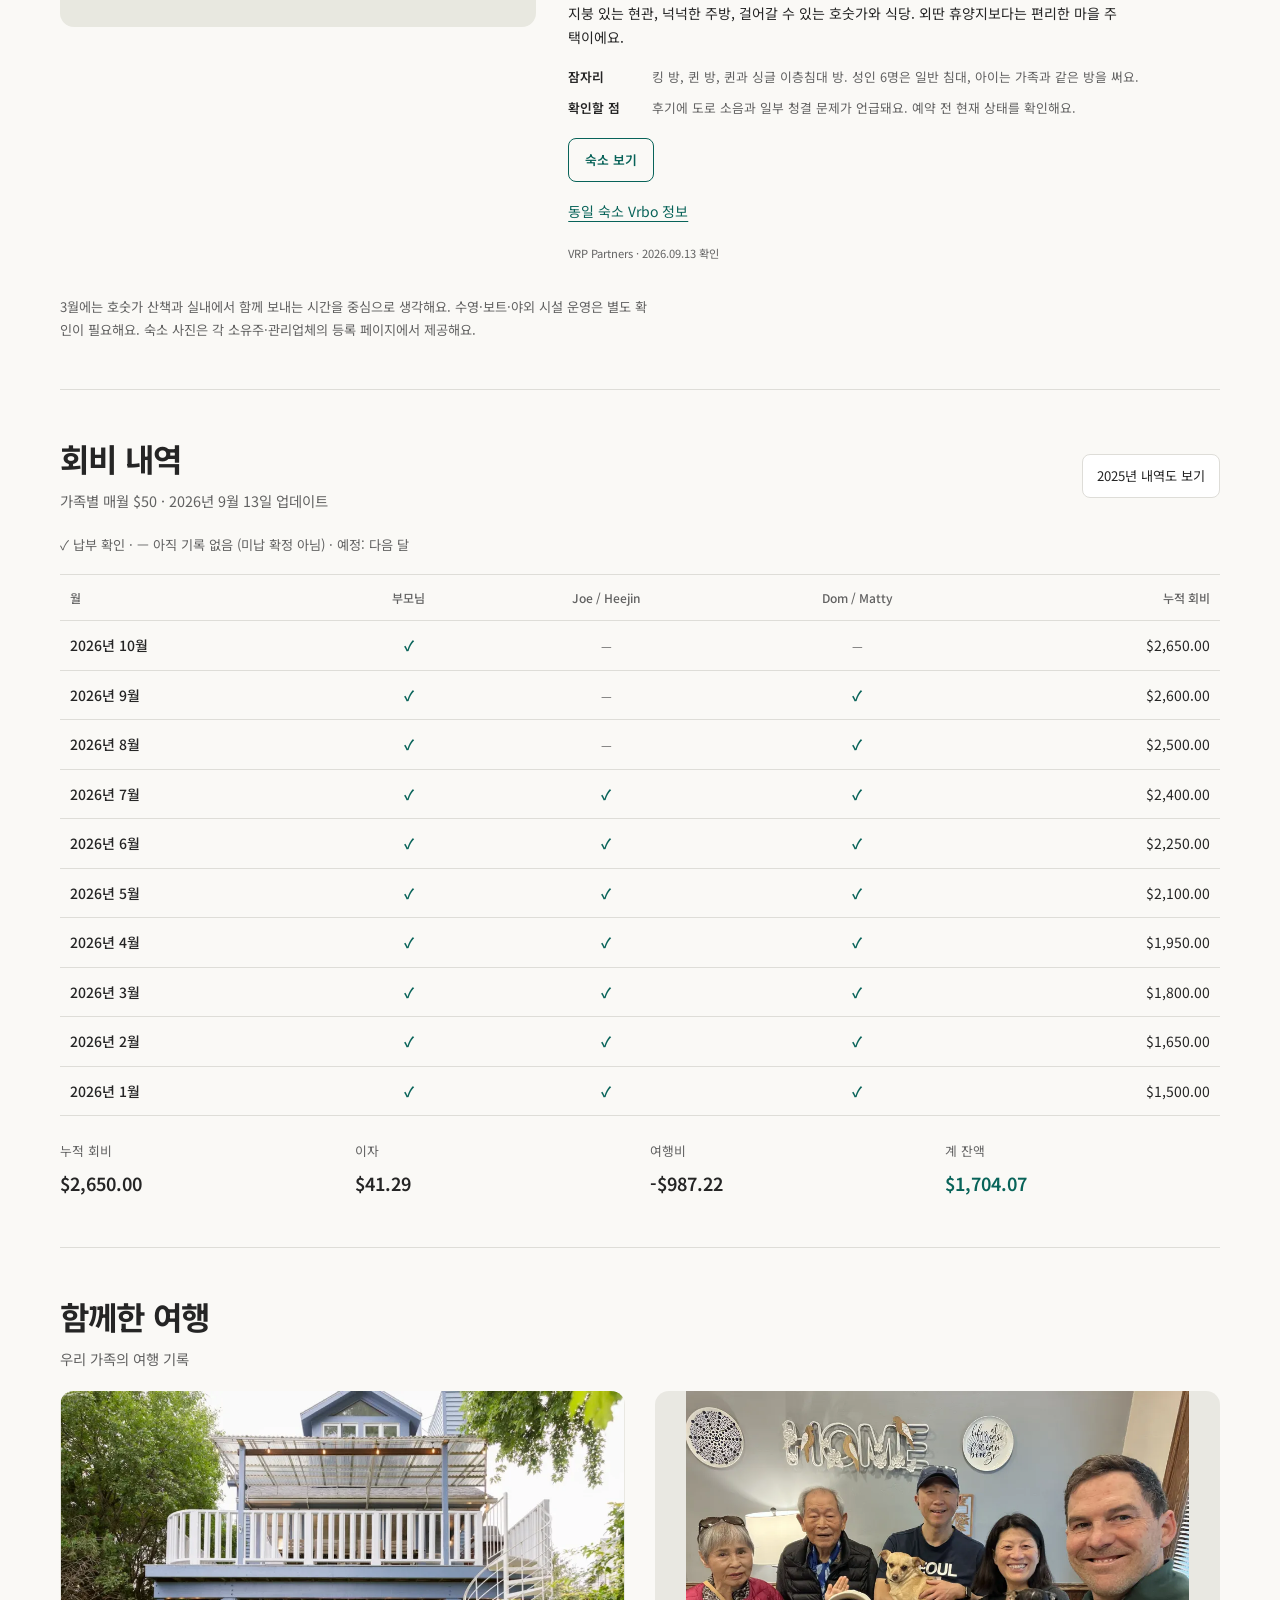
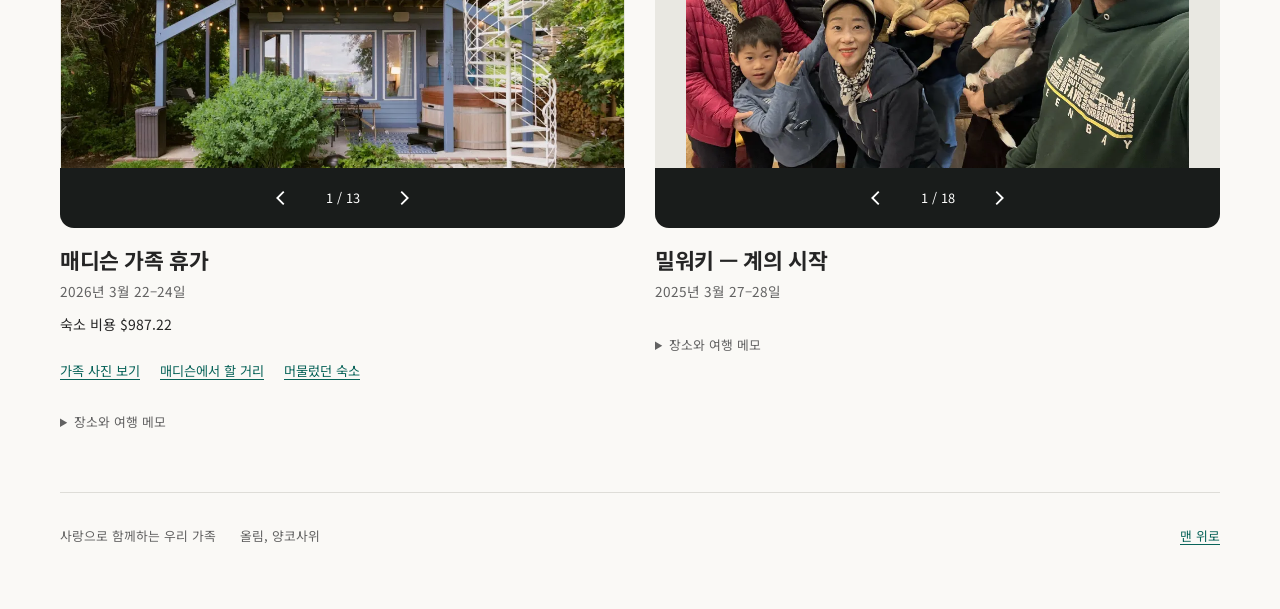
==== commit f4b9b438: "Add relaxed March itinerary and selected rental photos" ====
--- a/index.html
+++ b/index.html
@@ -1,7 +1,7 @@
 <!DOCTYPE html>
 <html lang="ko">
 <head>
-  <script src="js/i18n.js?v=20261020-area-map"></script>
+  <script src="js/i18n.js?v=20261020-itinerary"></script>
   <link rel="stylesheet" href="assets/vendor/leaflet/leaflet.css">
   <link rel="stylesheet" href="css/shared.css?v=20260913-lang1">
   <meta charset="UTF-8">
@@ -22,7 +22,7 @@
   <link rel="preconnect" href="https://fonts.googleapis.com">
   <link rel="preconnect" href="https://fonts.gstatic.com" crossorigin>
   <link href="https://fonts.googleapis.com/css2?family=Noto+Sans+KR:wght@400;500;600;700;900&display=swap" rel="stylesheet">
-  <link rel="stylesheet" href="css/home.css?v=20261020-area-map">
+  <link rel="stylesheet" href="css/home.css?v=20261020-itinerary">
   <script src="js/fund-data.js?v=20260913" defer></script>
   <script src="js/stays.js?v=20260913-research2" defer></script>
   <script src="js/app.js?v=20260913-research2" defer></script>
@@ -53,6 +53,27 @@
         <p class="leading-stay-dates" data-i18n="leadingDates">2027년 3월 21–23일 · 2박</p>
         <p class="leading-stay-guests" data-i18n="leadingGuests">성인 6명 + 아이 1명</p>
         <p class="leading-stay-facts" data-i18n="leadingFacts">침실 3개 + 로프트 · 욕실 3.5개 · 최대 12명</p>
+        <div class="house-photo-grid">
+          <figure>
+            <a href="https://media.vrbo.com/lodging/101000000/100930000/100926300/100926244/2b9e72e4.jpg?impolicy=resizecrop&amp;rw=1200&amp;ra=fit" target="_blank" rel="noopener noreferrer">
+              <img src="https://media.vrbo.com/lodging/101000000/100930000/100926300/100926244/2b9e72e4.jpg?impolicy=resizecrop&amp;rw=1200&amp;ra=fit" width="1200" height="800" loading="lazy" decoding="async" data-i18n-alt="houseLivingAlt" alt="소파와 큰 창문이 있고 데크가 보이는 거실">
+            </a>
+            <figcaption data-i18n="houseLiving">거실</figcaption>
+          </figure>
+          <figure>
+            <a href="https://media.vrbo.com/lodging/101000000/100930000/100926300/100926244/99709226.jpg?impolicy=resizecrop&amp;rw=1200&amp;ra=fit" target="_blank" rel="noopener noreferrer">
+              <img src="https://media.vrbo.com/lodging/101000000/100930000/100926300/100926244/99709226.jpg?impolicy=resizecrop&amp;rw=1200&amp;ra=fit" width="1200" height="800" loading="lazy" decoding="async" data-i18n-alt="houseBasementAlt" alt="당구대, 소파, 아케이드 게임 테이블과 바가 있는 지하 게임룸">
+            </a>
+            <figcaption data-i18n="houseBasement">지하 게임룸</figcaption>
+          </figure>
+          <figure>
+            <a href="https://media.vrbo.com/lodging/101000000/100930000/100926300/100926244/9e5faba0.jpg?impolicy=resizecrop&amp;rw=1200&amp;ra=fit" target="_blank" rel="noopener noreferrer">
+              <img src="https://media.vrbo.com/lodging/101000000/100930000/100926300/100926244/9e5faba0.jpg?impolicy=resizecrop&amp;rw=1200&amp;ra=fit" width="1200" height="800" loading="lazy" decoding="async" data-i18n-alt="houseDeckAlt" alt="빨간 쿠션 의자와 숲 전망이 있는 데크">
+            </a>
+            <figcaption data-i18n="houseDeck">숲이 보이는 데크</figcaption>
+          </figure>
+        </div>
+        <p class="house-photo-source"><a href="https://www.vrbo.com/9906021ha" target="_blank" rel="noopener noreferrer" data-i18n="housePhotoSource">Vrbo 숙소 사진 · 사진을 선택하면 크게 볼 수 있어요</a></p>
         <details class="leading-stay-details">
           <summary data-i18n="leadingBedsLabel">침대 구성과 실내 이동</summary>
           <p data-i18n="leadingBeds">침실 1: 퀸 침대. 침실 2·3: 각각 퀸 침대 + 싱글 2층 침대. 로프트: 킹 침대. 실내에 계단이 있어요.</p>
@@ -63,13 +84,53 @@
           <p data-i18n="leadingSource">2026년 10월 20일 Vrbo 숙소 정보 확인. 해당 날짜의 예약 가능 여부와 총요금은 아직 확인하지 않았어요.</p>
         </div>
       </article>
+      <article id="itinerary" class="trip-itinerary" aria-labelledby="itinerary-heading">
+        <div class="itinerary-heading">
+          <h3 id="itinerary-heading" data-i18n="itineraryTitle">여유로운 3월 21–23일 일정</h3>
+          <p class="plan-eyebrow" data-i18n="itineraryStatus">2027년 · 제안 일정</p>
+        </div>
+        <p class="itinerary-intro" data-i18n="itineraryIntro">짧게 나들이하고, 숙소에서 함께 보내는 시간을 넉넉히 두어요. 아래 시간은 모두 조정할 수 있어요.</p>
+        <div class="itinerary-days">
+          <article class="itinerary-day" aria-labelledby="sunday-heading">
+            <h4 id="sunday-heading" data-i18n="sundayTitle">3월 21일 일요일</h4>
+            <p class="itinerary-theme" data-i18n="sundayTheme">도착해서 편히 쉬기</p>
+            <dl>
+              <div><dt data-i18n="sundayArrivalLabel">오후 · 숙소 도착</dt><dd data-i18n="sundayArrival">호스트가 정한 체크인 시간에 맞춰 도착해 짐을 풀고, 간식을 먹으며 집을 둘러봐요. 오후에는 다른 일정을 넣지 않아요.</dd></div>
+              <div><dt><a href="#fox-and-hounds" data-i18n="sundayDinnerLabel">오후 5시 30분쯤 · Fox & Hounds</a></dt><dd data-i18n="sundayDinner">함께하는 첫 저녁 식사. 도착 시간에 맞춰 조정하고, 7명 자리는 미리 예약해요. 아직 예약하지 않았어요.</dd></div>
+              <div class="itinerary-home"><dt data-i18n="sundayHomeLabel">저녁 · 다시 숙소로</dt><dd data-i18n="sundayHome">편한 옷으로 갈아입고, 게임이나 이야기를 나누며 쉬어요. 저녁에는 더 나가지 않아요.</dd></div>
+            </dl>
+          </article>
+          <article class="itinerary-day" aria-labelledby="monday-heading">
+            <h4 id="monday-heading" data-i18n="mondayTitle">3월 22일 월요일</h4>
+            <p class="itinerary-theme" data-i18n="mondayTheme">아침 식사와 천문 산책</p>
+            <dl>
+              <div><dt><a href="#breakfast-heading" data-i18n="mondayBreakfastLabel">오전 9시쯤 · Java Dancer</a></dt><dd data-i18n="mondayBreakfast">Hubertus에서 커피와 가벼운 아침을 먹어요. 서두르지 않고 천천히 출발해요.</dd></div>
+              <div><dt><a href="#astronomy-trail" data-i18n="mondayWalkLabel">오전 늦게 · Astronomy Trail</a></dt><dd data-i18n="mondayWalk">Pike Lake에서 태양계 산책을 해요. 주차장부터 오가는 길을 포함해 1–2시간을 넉넉히 잡고, 짧게 걸어도 좋아요.</dd></div>
+              <div class="itinerary-home"><dt data-i18n="mondayHomeLabel">점심부터 밤까지 · 숙소에서</dt><dd data-i18n="mondayHome">간단한 점심, 낮잠, 독서, 지하 게임룸, 함께하는 저녁 식사. 날씨가 좋으면 데크에서도 쉬어요. 오후와 저녁에는 외출 일정을 넣지 않아요.</dd></div>
+            </dl>
+          </article>
+          <article class="itinerary-day" aria-labelledby="tuesday-heading">
+            <h4 id="tuesday-heading" data-i18n="tuesdayTitle">3월 23일 화요일</h4>
+            <p class="itinerary-theme" data-i18n="tuesdayTheme">천천히 아침을 먹고 귀가하기</p>
+            <dl>
+              <div class="itinerary-home"><dt data-i18n="tuesdayHomeLabel">아침 · 숙소에서 커피와 짐 정리</dt><dd data-i18n="tuesdayHome">조금 더 함께 시간을 보내고, 호스트가 정한 체크아웃 시간에 맞춰 출발해요.</dd></div>
+              <div><dt><a href="#breakfast-heading" data-i18n="tuesdayBreakfastLabel">체크아웃 후 · Perc Place</a></dt><dd data-i18n="tuesdayBreakfast">Hartford에서 늦은 아침을 먹어요. 현재 화요일에는 오후 2시에 닫아요. 이동을 줄이고 싶으면 Hubertus의 Java Dancer로 바꿔도 좋아요.</dd></div>
+              <div><dt><a href="#area-map-heading" data-i18n="tuesdayHolyLabel">귀가 전 · Holy Hill</a></dt><dd data-i18n="tuesdayHoly">성당과 야외 공간을 30–45분 정도 둘러본 뒤 집으로 향해요. 전망탑은 3월에 닫혀 있어요.</dd></div>
+            </dl>
+          </article>
+        </div>
+        <div class="itinerary-notes">
+          <p data-i18n="itineraryFlex">아직 확정·예약된 일정이 아니에요. 숙소 체크인·체크아웃 시간을 확인한 뒤 조정하고, 식당 영업시간도 방문 전에 다시 확인해 주세요.</p>
+          <p data-i18n="itineraryWeather">월요일 산책은 도보 이용이 가능할 때만 해요. 눈이 쌓여 스키 코스로 사용 중이거나 길 상태가 좋지 않으면, 그 시간도 숙소에서 편히 쉬어요.</p>
+        </div>
+      </article>
       <article id="fox-and-hounds" class="dinner-plan" aria-labelledby="dinner-plan-heading">
         <div class="dinner-plan-heading">
           <h3 id="dinner-plan-heading" lang="en">Fox &amp; Hounds</h3>
           <p class="dinner-plan-status" data-i18n="dinnerStatus">저녁 식사 후보 · 미정</p>
         </div>
-        <p class="dinner-plan-dates" data-i18n="dinnerDates">2027년 3월 21일 일요일 또는 3월 22일 월요일 저녁</p>
-        <p data-i18n="dinnerPending">요일은 아직 정하지 않았고, 예약도 하지 않았어요.</p>
+        <p class="dinner-plan-dates" data-i18n="dinnerDates">제안: 2027년 3월 21일 일요일 오후 5시 30분쯤 · 월요일은 예비 선택지</p>
+        <p data-i18n="dinnerPending">위 일정에서는 일요일을 제안해요. 도착 시간에 맞춰 바꿀 수 있으며, 아직 예약하지 않았어요.</p>
         <p data-i18n="dinnerHours">현재 안내된 저녁 영업시간: 일요일 오후 3–9시 · 월요일 오후 4–9시 (미국 중부시간). 일–목요일에는 손님 수에 따라 일찍 닫을 수 있어요.</p>
         <div class="dinner-plan-links">
           <a href="https://foxandhoundsrestaurant.com/" target="_blank" rel="noopener noreferrer" data-i18n="dinnerWebsite">식당 웹사이트</a>
--- a/css/home.css
+++ b/css/home.css
@@ -25,3 +25,26 @@
 .astronomy-plan{grid-area:trail;border-left:4px solid var(--green);padding:4px 0 4px 20px}.plan-eyebrow{color:var(--green);font-size:.75rem;font-weight:700;letter-spacing:.04em;margin-bottom:8px}.area-plan-grid h3{text-wrap:wrap;font-size:1.35rem}.astronomy-plan>p:not(.plan-eyebrow){margin-top:10px;font-size:.9375rem}.plan-facts{color:var(--green);font-weight:600}.plan-note{color:var(--muted);font-size:.8rem!important;line-height:1.65}.plan-links{display:flex;flex-wrap:wrap;gap:0 18px;margin-top:10px}.plan-links a{display:inline-flex;align-items:center;min-height:44px;font-size:.825rem}
 .area-map-panel{grid-area:map;min-width:0;background:#fff;border:1px solid var(--line);border-radius:12px;padding:18px;position:sticky;top:18px}.area-map-panel>p{margin-top:8px}.area-map{height:330px;margin-top:14px;background:#edf1e9;border:1px solid #ced6cc;border-radius:6px;overflow:hidden;isolation:isolate}.leaflet-container,.leaflet-control,.leaflet-popup-content,.leaflet-tooltip{font-family:'Noto Sans KR',sans-serif}.leaflet-control-attribution{font-size:10px}.leaflet-control-zoom a{min-width:44px;min-height:44px;line-height:44px}.map-marker{display:grid;place-items:center}.map-number{display:grid;place-items:center;width:30px;height:30px;border:2px solid #fff;border-radius:50%;background:#086359;color:#fff;font:700 14px/1 'Noto Sans KR',sans-serif;box-shadow:0 1px 5px #0004}.map-place-label{border:0;box-shadow:0 1px 5px #0002;background:#fffffff2;color:var(--ink);font-size:11px;font-weight:600;padding:3px 6px}.map-popup-title{font-weight:700}.map-popup-link{display:inline-flex;align-items:center;min-height:44px}.map-destinations{padding:0;list-style:none;counter-reset:places;margin:16px 0}.map-destinations li{counter-increment:places;position:relative;padding:10px 0 10px 30px;border-bottom:1px solid var(--line)}.map-destinations li:before{content:counter(places);position:absolute;left:0;top:13px;font-size:.8rem;font-weight:700;color:var(--green)}.map-destinations a{display:flex;flex-wrap:wrap;align-items:center;justify-content:space-between;gap:0 10px;min-height:44px;font-size:.875rem;font-weight:600}.map-destinations a span:last-child{font-size:.75rem;font-weight:500}.map-destinations small{display:block;color:var(--muted);font-size:.7rem;line-height:1.5}.map-source-link{display:inline-flex;align-items:center;min-height:44px;font-size:.8rem}#map-reset{border:1px solid var(--line);border-radius:6px;background:#fff;font-size:.75rem;padding:6px 12px;margin-top:10px}.breakfast-plan{grid-area:breakfast;min-width:0}.breakfast-list{list-style:none;padding:0;margin:12px 0}.breakfast-list li{padding:16px 0;border-top:1px solid var(--line)}.breakfast-list h4{font-size:1rem;line-height:1.5;margin:0 0 5px}.breakfast-list p{font-size:.875rem;margin-top:6px}.breakfast-list .breakfast-hours{color:var(--green);font-size:.8rem}
 @media(max-width:900px){.area-plan-grid{grid-template-columns:1fr;grid-template-areas:"trail" "map" "breakfast";gap:24px}.area-map-panel{position:static}.area-map{height:300px}.astronomy-plan{padding-left:16px}}
+/* The suggested schedule gives house time the same prominence as outings. */
+.trip-itinerary{margin-top:30px;padding:24px 0;border-block:1px solid var(--line)}
+.itinerary-heading{display:flex;align-items:baseline;justify-content:space-between;gap:10px 24px;flex-wrap:wrap}
+.itinerary-heading h3{text-wrap:wrap;font-size:1.5rem}.itinerary-heading .plan-eyebrow{margin:0}
+.itinerary-intro{font-size:.9375rem;color:var(--muted);margin-top:8px}
+.itinerary-days{display:grid;grid-template-columns:repeat(3,minmax(0,1fr));gap:24px;margin-top:22px}
+.itinerary-day{min-width:0;padding-top:14px;border-top:3px solid var(--green)}
+.itinerary-day h4{font-size:1.15rem;line-height:1.4;margin:0;text-wrap:wrap}
+.itinerary-theme{font-size:.875rem;color:var(--green);margin-top:5px}
+.itinerary-day dl{margin:14px 0 0}.itinerary-day dl>div{padding:12px 0}
+.itinerary-day dt{font-size:.825rem;font-weight:700;line-height:1.6}
+.itinerary-day dt a{display:inline-block;padding:4px 0}
+.itinerary-day dd{margin:5px 0 0;font-size:.825rem;line-height:1.75}
+.itinerary-day dl>.itinerary-home{background:#eef4ee;border-radius:8px;padding:12px 14px;margin:5px 0}
+.itinerary-notes{margin-top:20px;padding-top:14px;border-top:1px solid var(--line);display:grid;grid-template-columns:1fr 1fr;gap:12px 24px;color:var(--muted);font-size:.775rem}
+@media(max-width:850px){.itinerary-days{grid-template-columns:1fr;gap:24px}.itinerary-notes{grid-template-columns:1fr}.itinerary-day dl{display:grid;grid-template-columns:1fr;gap:2px}.itinerary-day dl>div{padding-block:8px}}
+.house-photo-grid{display:grid;grid-template-columns:repeat(3,minmax(0,1fr));gap:16px;margin:20px 0 0}
+.house-photo-grid figure{min-width:0;margin:0}.house-photo-grid a{display:block}
+.house-photo-grid img{display:block;width:100%;height:auto;aspect-ratio:3/2;object-fit:contain;background:#e0e6df;border-radius:8px}
+.house-photo-grid figcaption{font-size:.8rem;font-weight:600;margin-top:6px}
+.house-photo-source{font-size:.75rem;color:#4a5d51;margin-top:8px}
+.house-photo-source a{display:inline-block;padding:5px 0}
+@media(max-width:650px){.house-photo-grid{grid-template-columns:1fr;gap:16px}.house-photo-grid img{max-height:320px}}
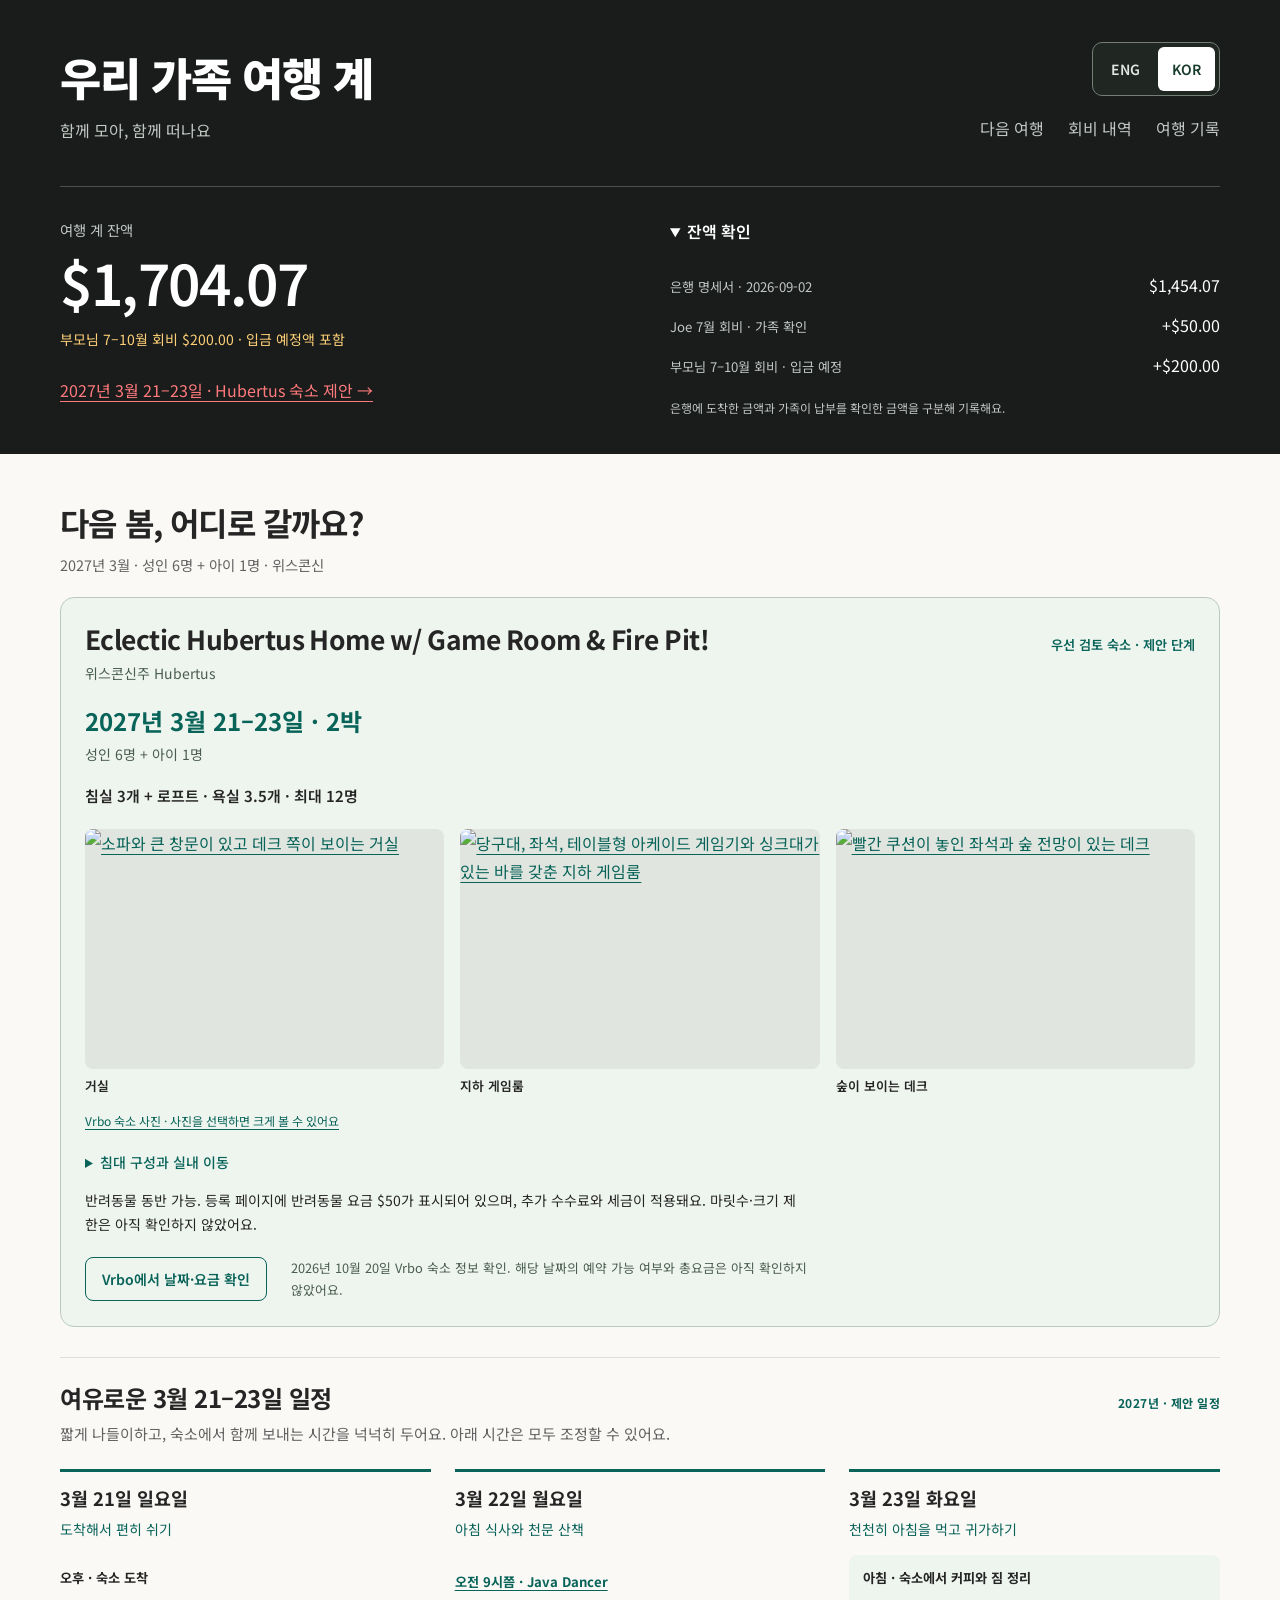
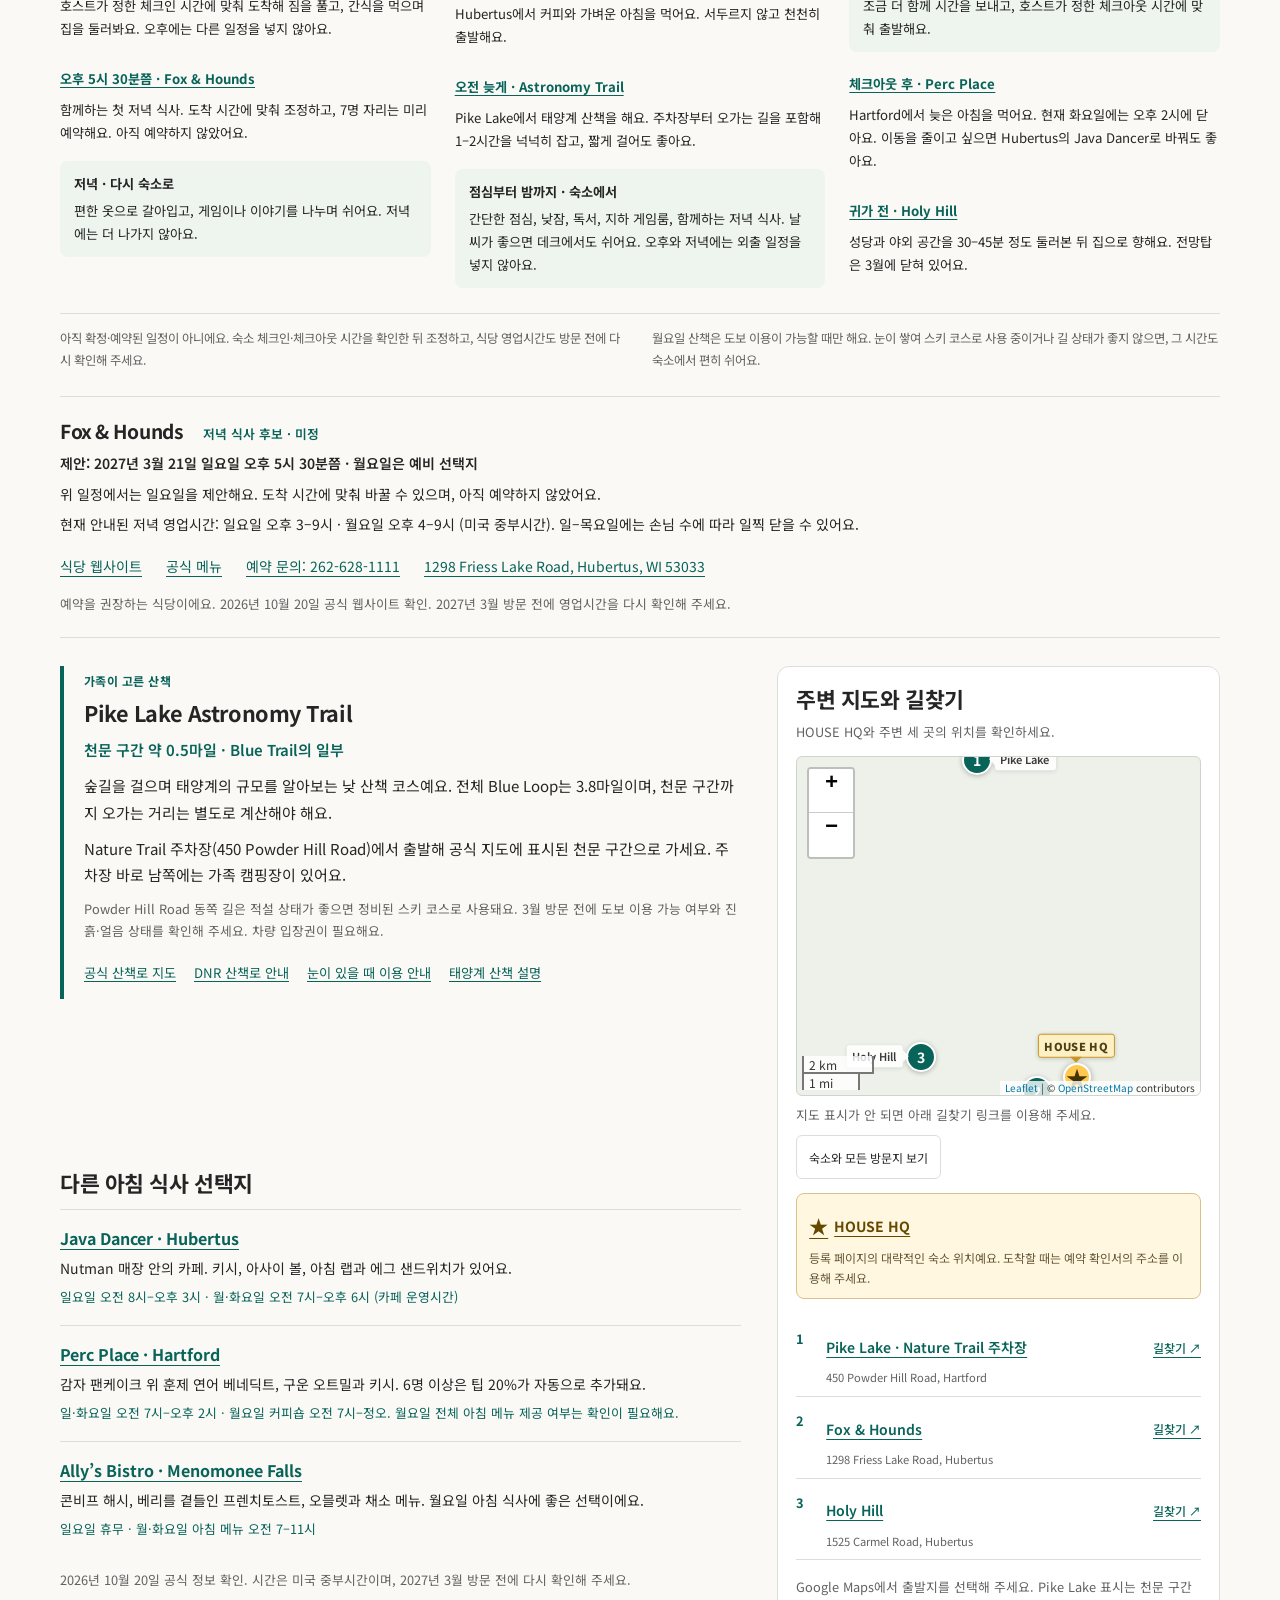
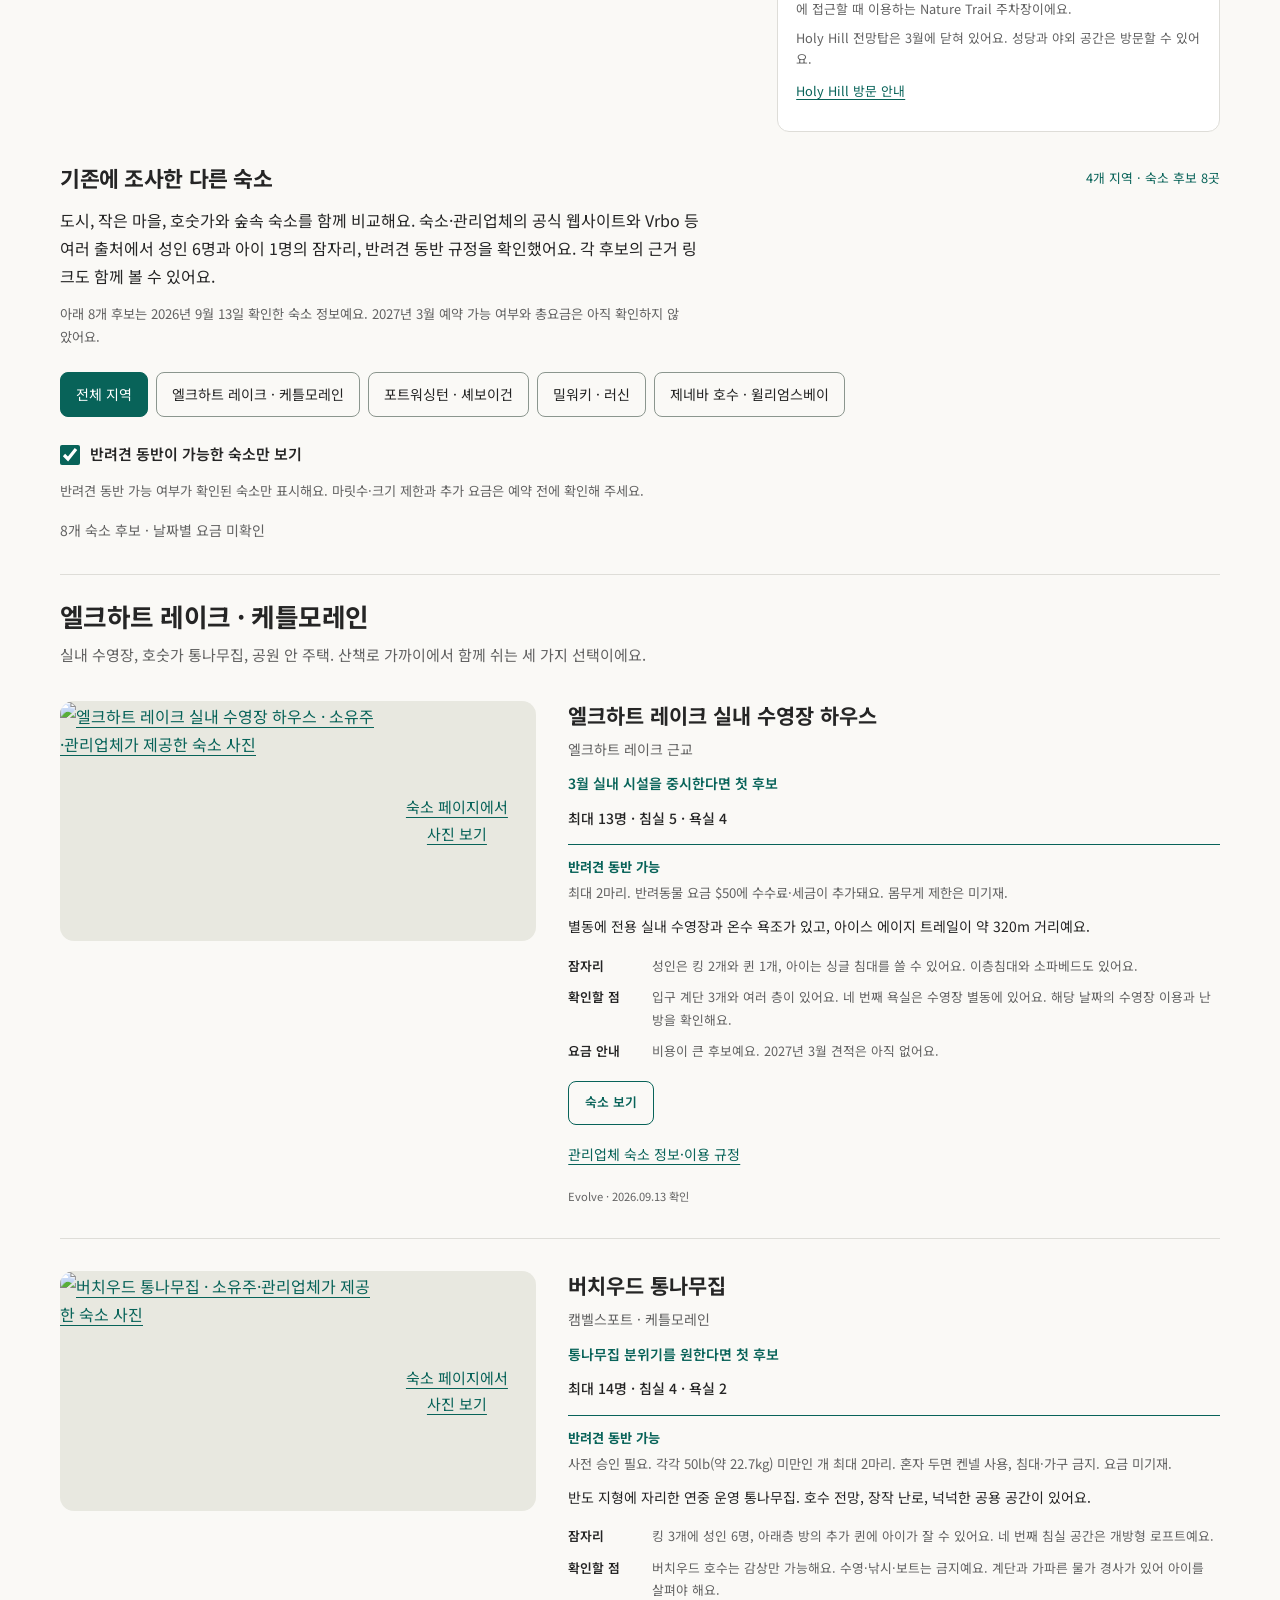
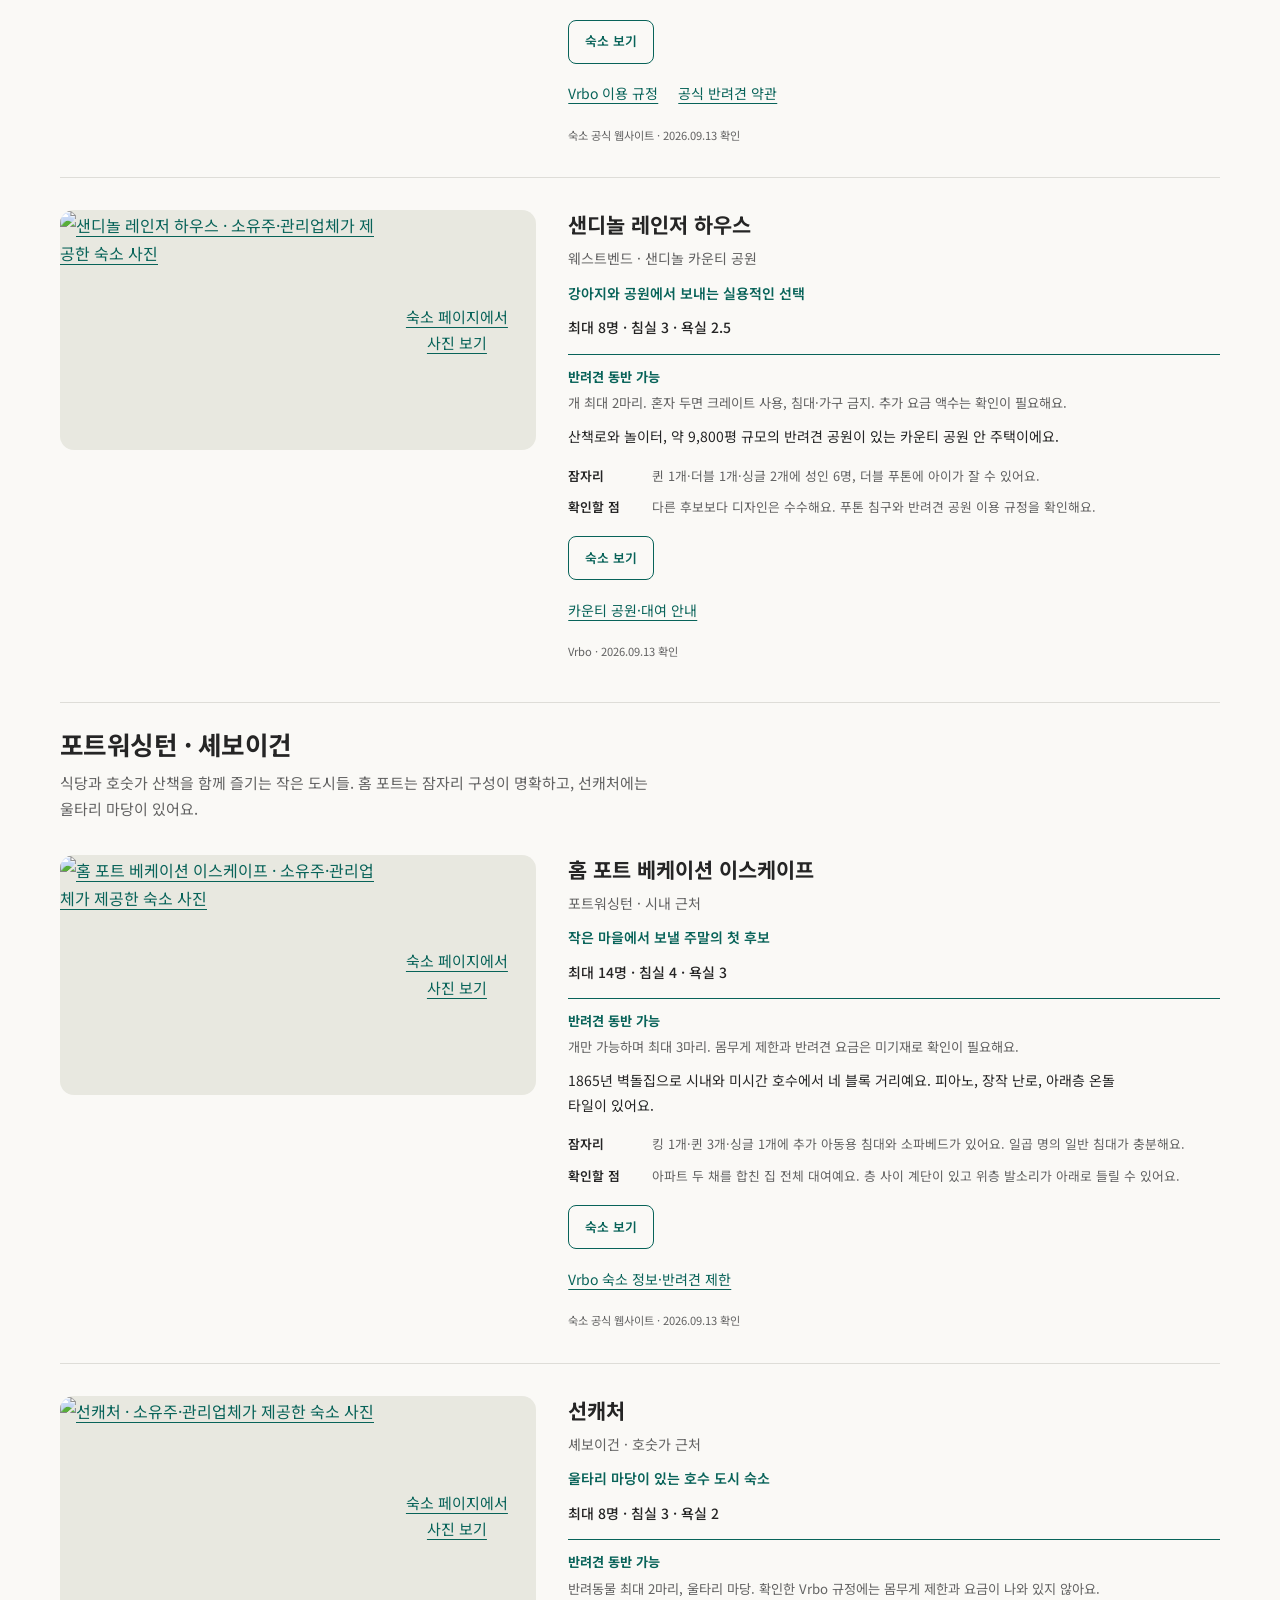
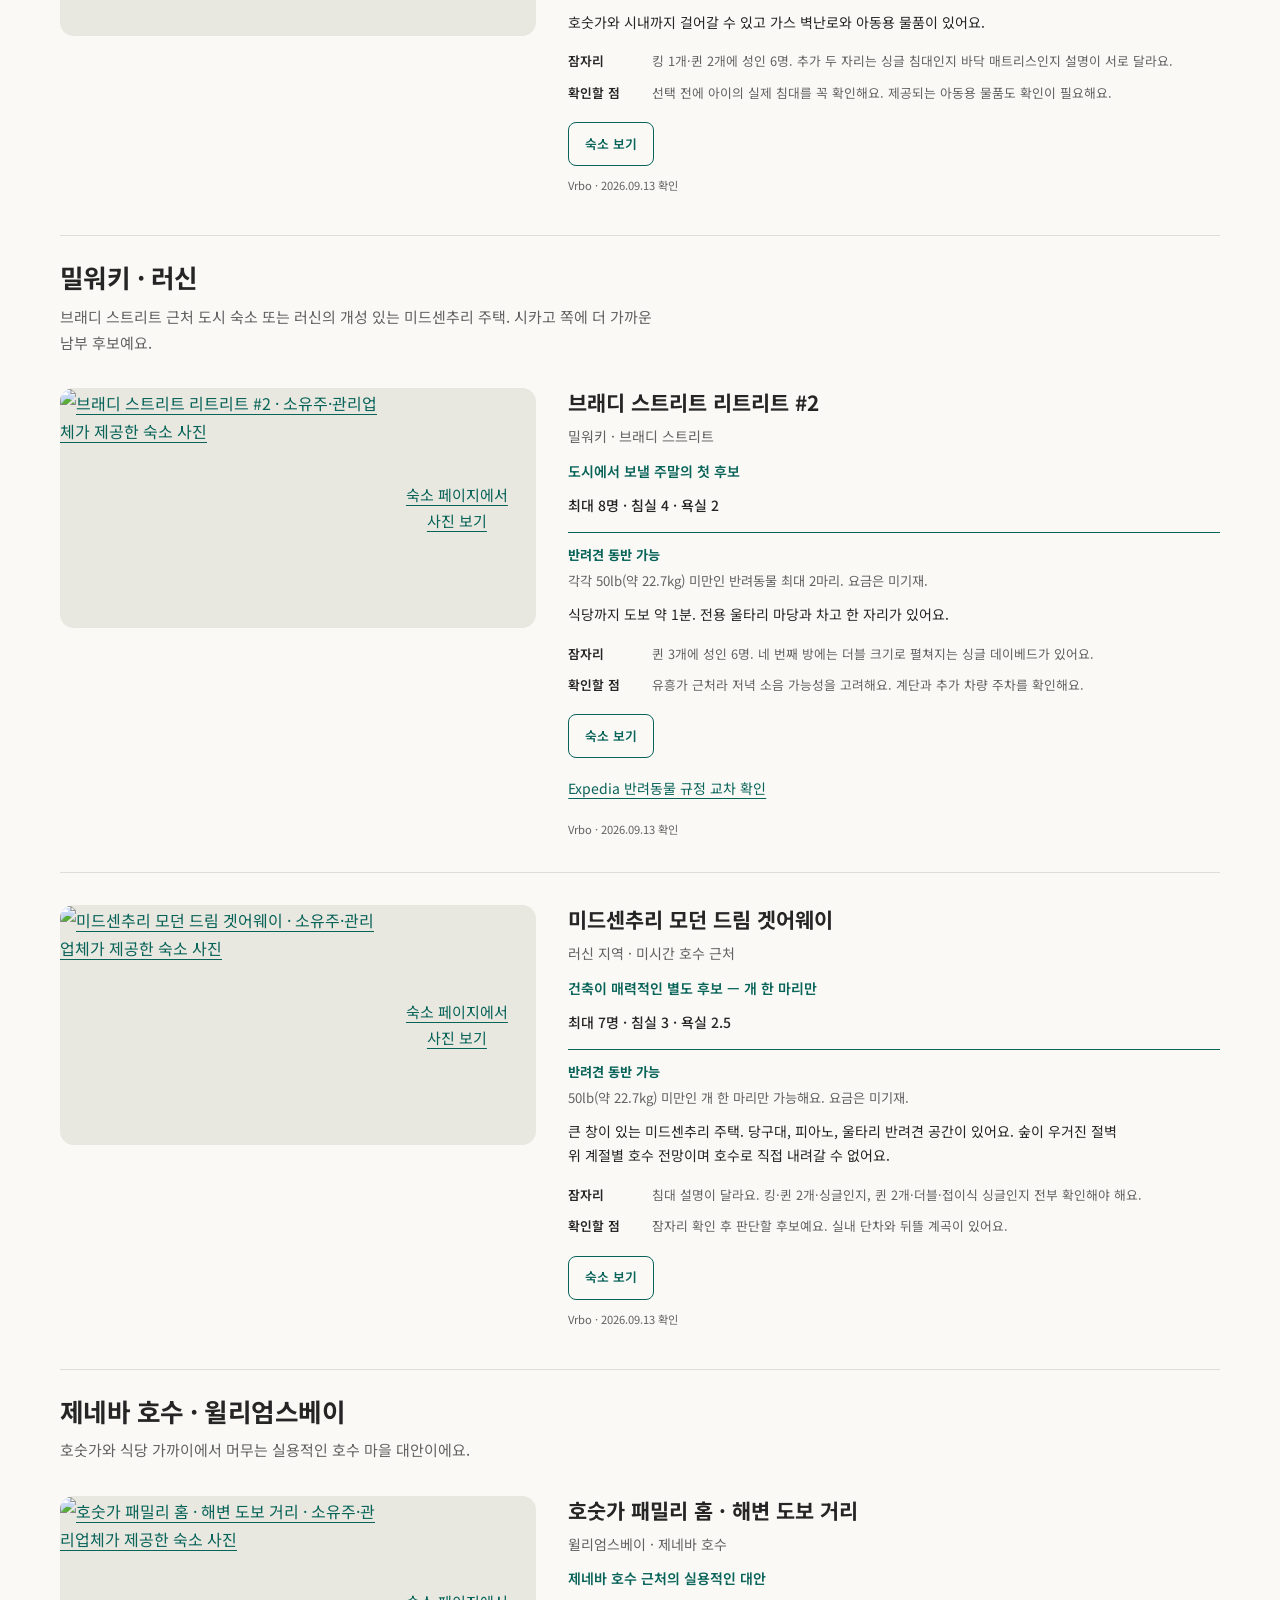
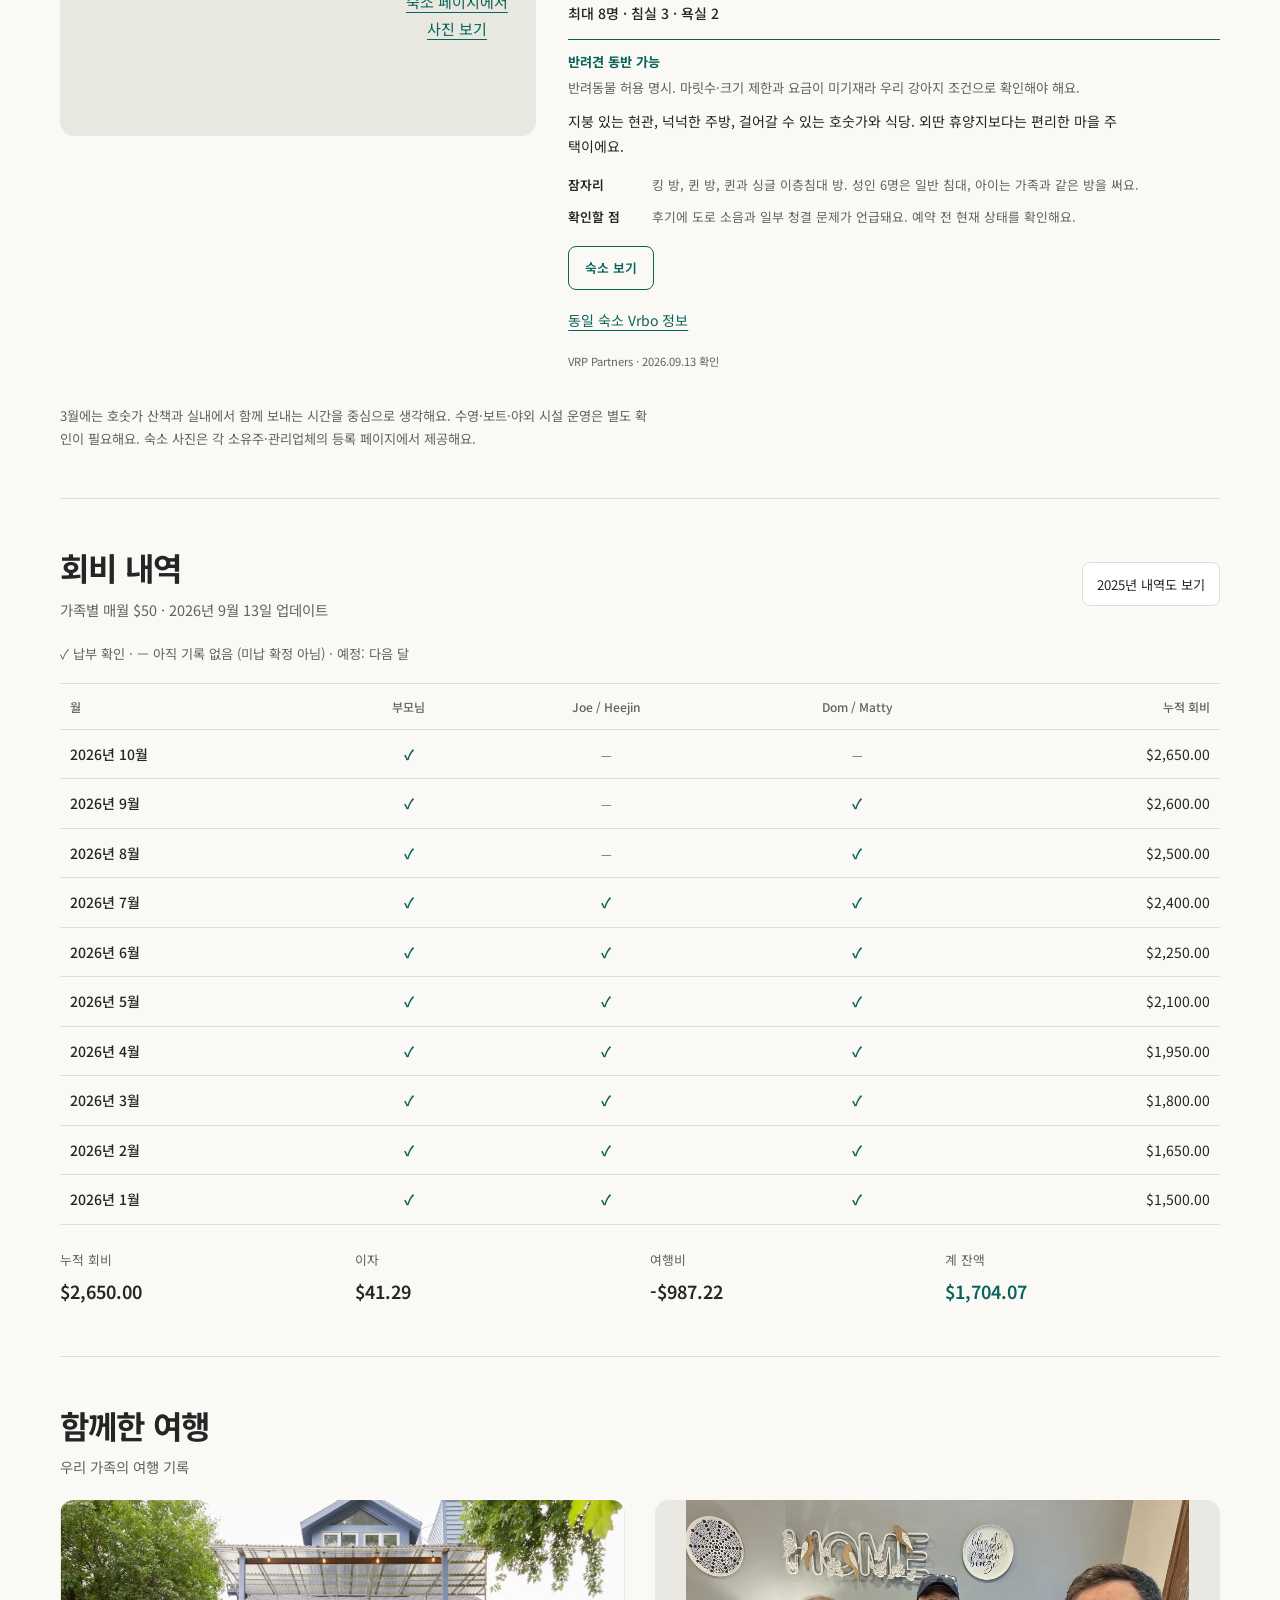
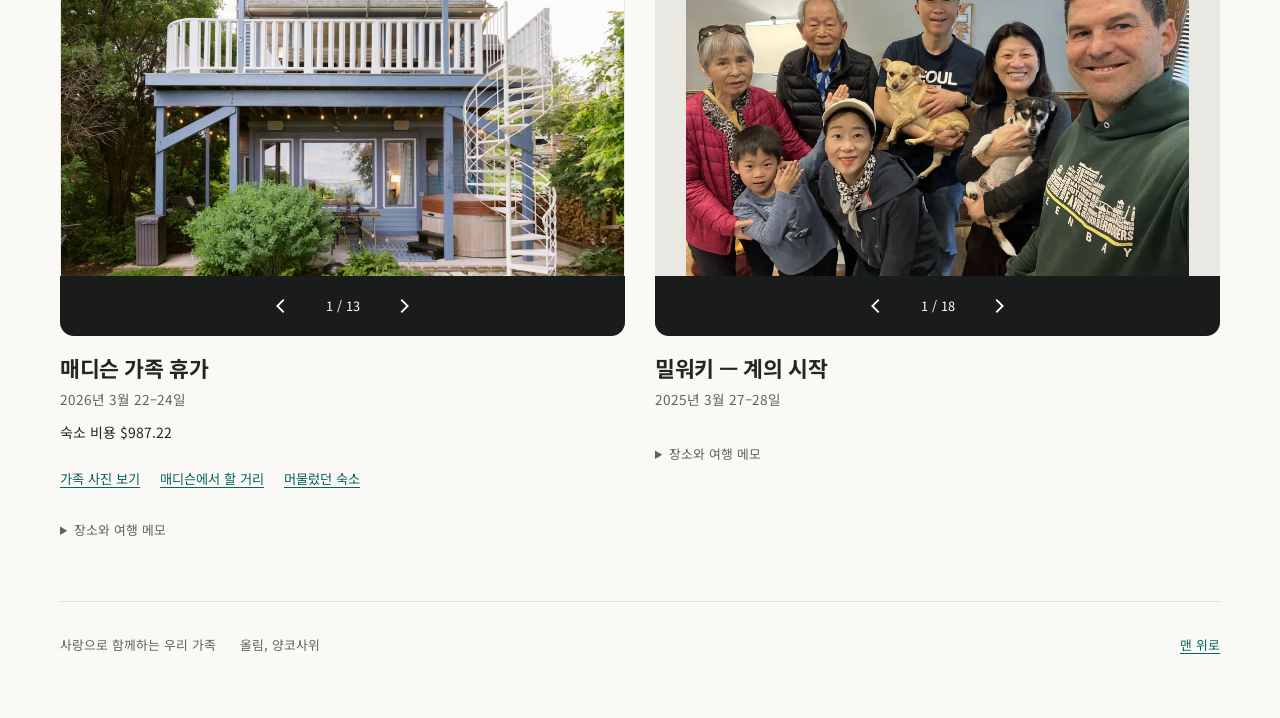
==== commit 6726e225: "Mark approximate HOUSE HQ location on the area map" ====
--- a/index.html
+++ b/index.html
@@ -1,7 +1,7 @@
 <!DOCTYPE html>
 <html lang="ko">
 <head>
-  <script src="js/i18n.js?v=20261020-itinerary"></script>
+  <script src="js/i18n.js?v=20261020-house-hq"></script>
   <link rel="stylesheet" href="assets/vendor/leaflet/leaflet.css">
   <link rel="stylesheet" href="css/shared.css?v=20260913-lang1">
   <meta charset="UTF-8">
@@ -22,12 +22,12 @@
   <link rel="preconnect" href="https://fonts.googleapis.com">
   <link rel="preconnect" href="https://fonts.gstatic.com" crossorigin>
   <link href="https://fonts.googleapis.com/css2?family=Noto+Sans+KR:wght@400;500;600;700;900&display=swap" rel="stylesheet">
-  <link rel="stylesheet" href="css/home.css?v=20261020-itinerary">
+  <link rel="stylesheet" href="css/home.css?v=20261020-house-hq">
   <script src="js/fund-data.js?v=20260913" defer></script>
   <script src="js/stays.js?v=20260913-research2" defer></script>
   <script src="js/app.js?v=20260913-research2" defer></script>
   <script src="assets/vendor/leaflet/leaflet.js" defer></script>
-  <script src="js/area-map.js?v=20261020-area-map" defer></script>
+  <script src="js/area-map.js?v=20261020-house-hq" defer></script>
 </head>
 <body>
   <a class="skip-link" href="#main" data-i18n="skip">본문으로 건너뛰기</a>
@@ -157,10 +157,14 @@
         </article>
         <aside class="area-map-panel" aria-labelledby="area-map-heading">
           <h3 id="area-map-heading" data-i18n="areaMapTitle">주변 지도와 길찾기</h3>
-          <p class="plan-note" data-i18n="areaMapIntro">Pike Lake · Hubertus, Wisconsin</p>
-          <div id="area-map" class="area-map" role="region" data-i18n-aria-label="areaMapLabel" aria-label="Pike Lake, Fox & Hounds, Holy Hill 지도"></div>
+          <p class="plan-note" data-i18n="areaMapIntro">HOUSE HQ와 주변 세 곳의 위치를 확인하세요.</p>
+          <div id="area-map" class="area-map" role="region" data-i18n-aria-label="areaMapLabel" aria-label="HOUSE HQ, Pike Lake, Fox & Hounds, Holy Hill 지도"></div>
           <p id="map-fallback" class="plan-note" role="status" data-i18n="areaMapFallback">지도 표시가 안 되면 아래 길찾기 링크를 이용해 주세요.</p>
-          <button id="map-reset" type="button" hidden data-i18n="areaMapReset">세 장소 모두 보기</button>
+          <button id="map-reset" type="button" hidden data-i18n="areaMapReset">숙소와 모든 방문지 보기</button>
+          <div class="map-house-key">
+            <a data-map-destination="house" href="https://www.vrbo.com/9906021ha" target="_blank" rel="noopener noreferrer"><span aria-hidden="true">★</span> <span data-i18n="mapHouseShort">HOUSE HQ</span></a>
+            <p data-i18n="mapHouseApprox">등록 페이지의 대략적인 숙소 위치예요. 도착할 때는 예약 확인서의 주소를 이용해 주세요.</p>
+          </div>
           <ol class="map-destinations">
             <li><a data-map-destination="pike" href="https://www.google.com/maps/dir/?api=1&amp;destination=450+Powder+Hill+Road+Hartford+WI+53027&amp;travelmode=driving" target="_blank" rel="noopener noreferrer"><span data-i18n="mapPike">Pike Lake · Nature Trail 주차장</span><span data-i18n="mapDirections">길찾기 ↗</span></a><small>450 Powder Hill Road, Hartford</small></li>
             <li><a data-map-destination="fox" href="https://www.google.com/maps/dir/?api=1&amp;destination=Fox+and+Hounds+1298+Friess+Lake+Road+Hubertus+WI+53033&amp;travelmode=driving" target="_blank" rel="noopener noreferrer"><span>Fox &amp; Hounds</span><span data-i18n="mapDirections">길찾기 ↗</span></a><small>1298 Friess Lake Road, Hubertus</small></li>
--- a/css/home.css
+++ b/css/home.css
@@ -23,8 +23,8 @@
 .dinner-plan{padding:22px 0;border-bottom:1px solid var(--line);font-size:.875rem}.dinner-plan-heading{display:flex;align-items:baseline;gap:8px 20px;flex-wrap:wrap}.dinner-plan-heading h3{font-size:1.2rem;text-wrap:wrap}.dinner-plan-status{color:var(--green);font-size:.8rem;font-weight:600}.dinner-plan>p{margin-top:6px}.dinner-plan-dates{font-weight:600}.dinner-plan-links{display:flex;align-items:center;flex-wrap:wrap;gap:0 24px;margin-top:8px}.dinner-plan-links a{display:inline-flex;align-items:center;min-height:44px;max-width:100%}.dinner-plan .dinner-plan-source{color:var(--muted);font-size:.8rem;margin-top:4px}
 .area-plan-grid{display:grid;grid-template-columns:minmax(0,1fr) minmax(310px,.65fr);grid-template-areas:"trail map" "breakfast map";gap:28px 36px;margin-top:28px;align-items:start}
 .astronomy-plan{grid-area:trail;border-left:4px solid var(--green);padding:4px 0 4px 20px}.plan-eyebrow{color:var(--green);font-size:.75rem;font-weight:700;letter-spacing:.04em;margin-bottom:8px}.area-plan-grid h3{text-wrap:wrap;font-size:1.35rem}.astronomy-plan>p:not(.plan-eyebrow){margin-top:10px;font-size:.9375rem}.plan-facts{color:var(--green);font-weight:600}.plan-note{color:var(--muted);font-size:.8rem!important;line-height:1.65}.plan-links{display:flex;flex-wrap:wrap;gap:0 18px;margin-top:10px}.plan-links a{display:inline-flex;align-items:center;min-height:44px;font-size:.825rem}
-.area-map-panel{grid-area:map;min-width:0;background:#fff;border:1px solid var(--line);border-radius:12px;padding:18px;position:sticky;top:18px}.area-map-panel>p{margin-top:8px}.area-map{height:330px;margin-top:14px;background:#edf1e9;border:1px solid #ced6cc;border-radius:6px;overflow:hidden;isolation:isolate}.leaflet-container,.leaflet-control,.leaflet-popup-content,.leaflet-tooltip{font-family:'Noto Sans KR',sans-serif}.leaflet-control-attribution{font-size:10px}.leaflet-control-zoom a{min-width:44px;min-height:44px;line-height:44px}.map-marker{display:grid;place-items:center}.map-number{display:grid;place-items:center;width:30px;height:30px;border:2px solid #fff;border-radius:50%;background:#086359;color:#fff;font:700 14px/1 'Noto Sans KR',sans-serif;box-shadow:0 1px 5px #0004}.map-place-label{border:0;box-shadow:0 1px 5px #0002;background:#fffffff2;color:var(--ink);font-size:11px;font-weight:600;padding:3px 6px}.map-popup-title{font-weight:700}.map-popup-link{display:inline-flex;align-items:center;min-height:44px}.map-destinations{padding:0;list-style:none;counter-reset:places;margin:16px 0}.map-destinations li{counter-increment:places;position:relative;padding:10px 0 10px 30px;border-bottom:1px solid var(--line)}.map-destinations li:before{content:counter(places);position:absolute;left:0;top:13px;font-size:.8rem;font-weight:700;color:var(--green)}.map-destinations a{display:flex;flex-wrap:wrap;align-items:center;justify-content:space-between;gap:0 10px;min-height:44px;font-size:.875rem;font-weight:600}.map-destinations a span:last-child{font-size:.75rem;font-weight:500}.map-destinations small{display:block;color:var(--muted);font-size:.7rem;line-height:1.5}.map-source-link{display:inline-flex;align-items:center;min-height:44px;font-size:.8rem}#map-reset{border:1px solid var(--line);border-radius:6px;background:#fff;font-size:.75rem;padding:6px 12px;margin-top:10px}.breakfast-plan{grid-area:breakfast;min-width:0}.breakfast-list{list-style:none;padding:0;margin:12px 0}.breakfast-list li{padding:16px 0;border-top:1px solid var(--line)}.breakfast-list h4{font-size:1rem;line-height:1.5;margin:0 0 5px}.breakfast-list p{font-size:.875rem;margin-top:6px}.breakfast-list .breakfast-hours{color:var(--green);font-size:.8rem}
-@media(max-width:900px){.area-plan-grid{grid-template-columns:1fr;grid-template-areas:"trail" "map" "breakfast";gap:24px}.area-map-panel{position:static}.area-map{height:300px}.astronomy-plan{padding-left:16px}}
+.area-map-panel{grid-area:map;min-width:0;background:#fff;border:1px solid var(--line);border-radius:12px;padding:18px;position:sticky;top:18px}.area-map-panel>p{margin-top:8px}.area-map{height:340px;margin-top:14px;background:#edf1e9;border:1px solid #ced6cc;border-radius:6px;overflow:hidden;isolation:isolate}.leaflet-container,.leaflet-control,.leaflet-popup-content,.leaflet-tooltip{font-family:'Noto Sans KR',sans-serif}.leaflet-control-attribution{font-size:10px}.leaflet-control-zoom a{min-width:44px;min-height:44px;line-height:44px}.map-marker{display:grid;place-items:center}.map-number{display:grid;place-items:center;width:30px;height:30px;border:2px solid #fff;border-radius:50%;background:#086359;color:#fff;font:700 14px/1 'Noto Sans KR',sans-serif;box-shadow:0 1px 5px #0004}.map-place-label{border:0;box-shadow:0 1px 5px #0002;background:#fffffff2;color:var(--ink);font-size:11px;font-weight:600;padding:3px 6px}.map-popup-title{font-weight:700}.map-popup-link{display:inline-flex;align-items:center;min-height:44px}.map-destinations{padding:0;list-style:none;counter-reset:places;margin:16px 0}.map-destinations li{counter-increment:places;position:relative;padding:10px 0 10px 30px;border-bottom:1px solid var(--line)}.map-destinations li:before{content:counter(places);position:absolute;left:0;top:13px;font-size:.8rem;font-weight:700;color:var(--green)}.map-destinations a{display:flex;flex-wrap:wrap;align-items:center;justify-content:space-between;gap:0 10px;min-height:44px;font-size:.875rem;font-weight:600}.map-destinations a span:last-child{font-size:.75rem;font-weight:500}.map-destinations small{display:block;color:var(--muted);font-size:.7rem;line-height:1.5}.map-source-link{display:inline-flex;align-items:center;min-height:44px;font-size:.8rem}#map-reset{border:1px solid var(--line);border-radius:6px;background:#fff;font-size:.75rem;padding:6px 12px;margin-top:10px}.breakfast-plan{grid-area:breakfast;min-width:0}.breakfast-list{list-style:none;padding:0;margin:12px 0}.breakfast-list li{padding:16px 0;border-top:1px solid var(--line)}.breakfast-list h4{font-size:1rem;line-height:1.5;margin:0 0 5px}.breakfast-list p{font-size:.875rem;margin-top:6px}.breakfast-list .breakfast-hours{color:var(--green);font-size:.8rem}
+@media(max-width:900px){.area-plan-grid{grid-template-columns:1fr;grid-template-areas:"trail" "map" "breakfast";gap:24px}.area-map-panel{position:static}.area-map{height:340px}.astronomy-plan{padding-left:16px}}
 /* The suggested schedule gives house time the same prominence as outings. */
 .trip-itinerary{margin-top:30px;padding:24px 0;border-block:1px solid var(--line)}
 .itinerary-heading{display:flex;align-items:baseline;justify-content:space-between;gap:10px 24px;flex-wrap:wrap}
@@ -48,3 +48,11 @@
 .house-photo-source{font-size:.75rem;color:#4a5d51;margin-top:8px}
 .house-photo-source a{display:inline-block;padding:5px 0}
 @media(max-width:650px){.house-photo-grid{grid-template-columns:1fr;gap:16px}.house-photo-grid img{max-height:320px}}
+
+/* The house is the family’s base; its public listing location is approximate. */
+.map-house-star{display:grid;place-items:center;width:28px;height:28px;border:2px solid #fff;border-radius:50%;background:#ffc94f;color:#443200;font:700 22px/1 'Noto Sans KR',sans-serif;box-shadow:0 1px 6px #0005}
+.map-house-label{background:#fff0bf;border:1px solid #c68b13;color:#3e2c00;font-weight:900;letter-spacing:.03em;box-shadow:0 1px 5px #0003}
+.map-house-label.leaflet-tooltip-top:before{border-top-color:#c68b13}
+.map-house-key{margin-top:14px;padding:10px 12px;border:1px solid #dac18a;border-radius:8px;background:#fff7df}
+.map-house-key a{display:inline-flex;align-items:center;gap:6px;min-height:44px;color:#654800;font-size:.875rem;font-weight:700}
+.map-house-key a>span:first-child{font-size:1.2rem}.map-house-key p{font-size:.75rem;line-height:1.65;color:#665638}
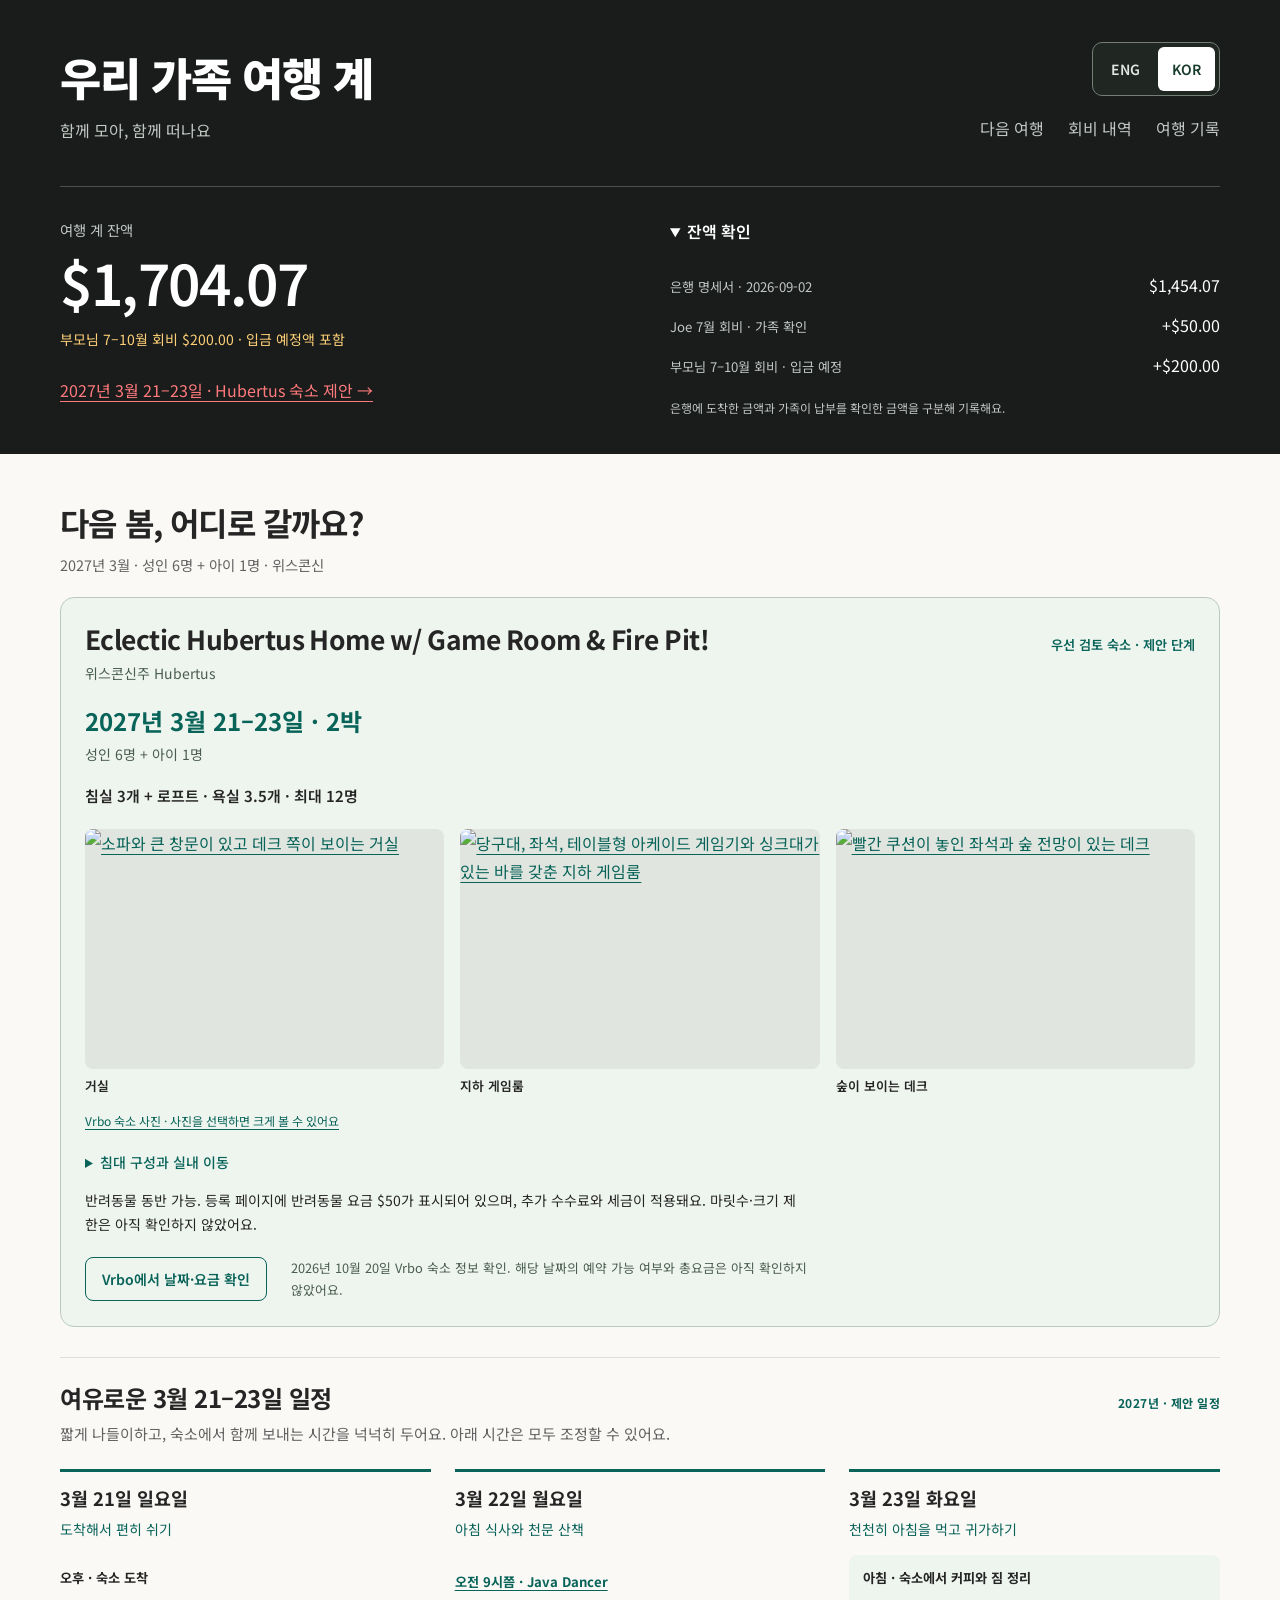
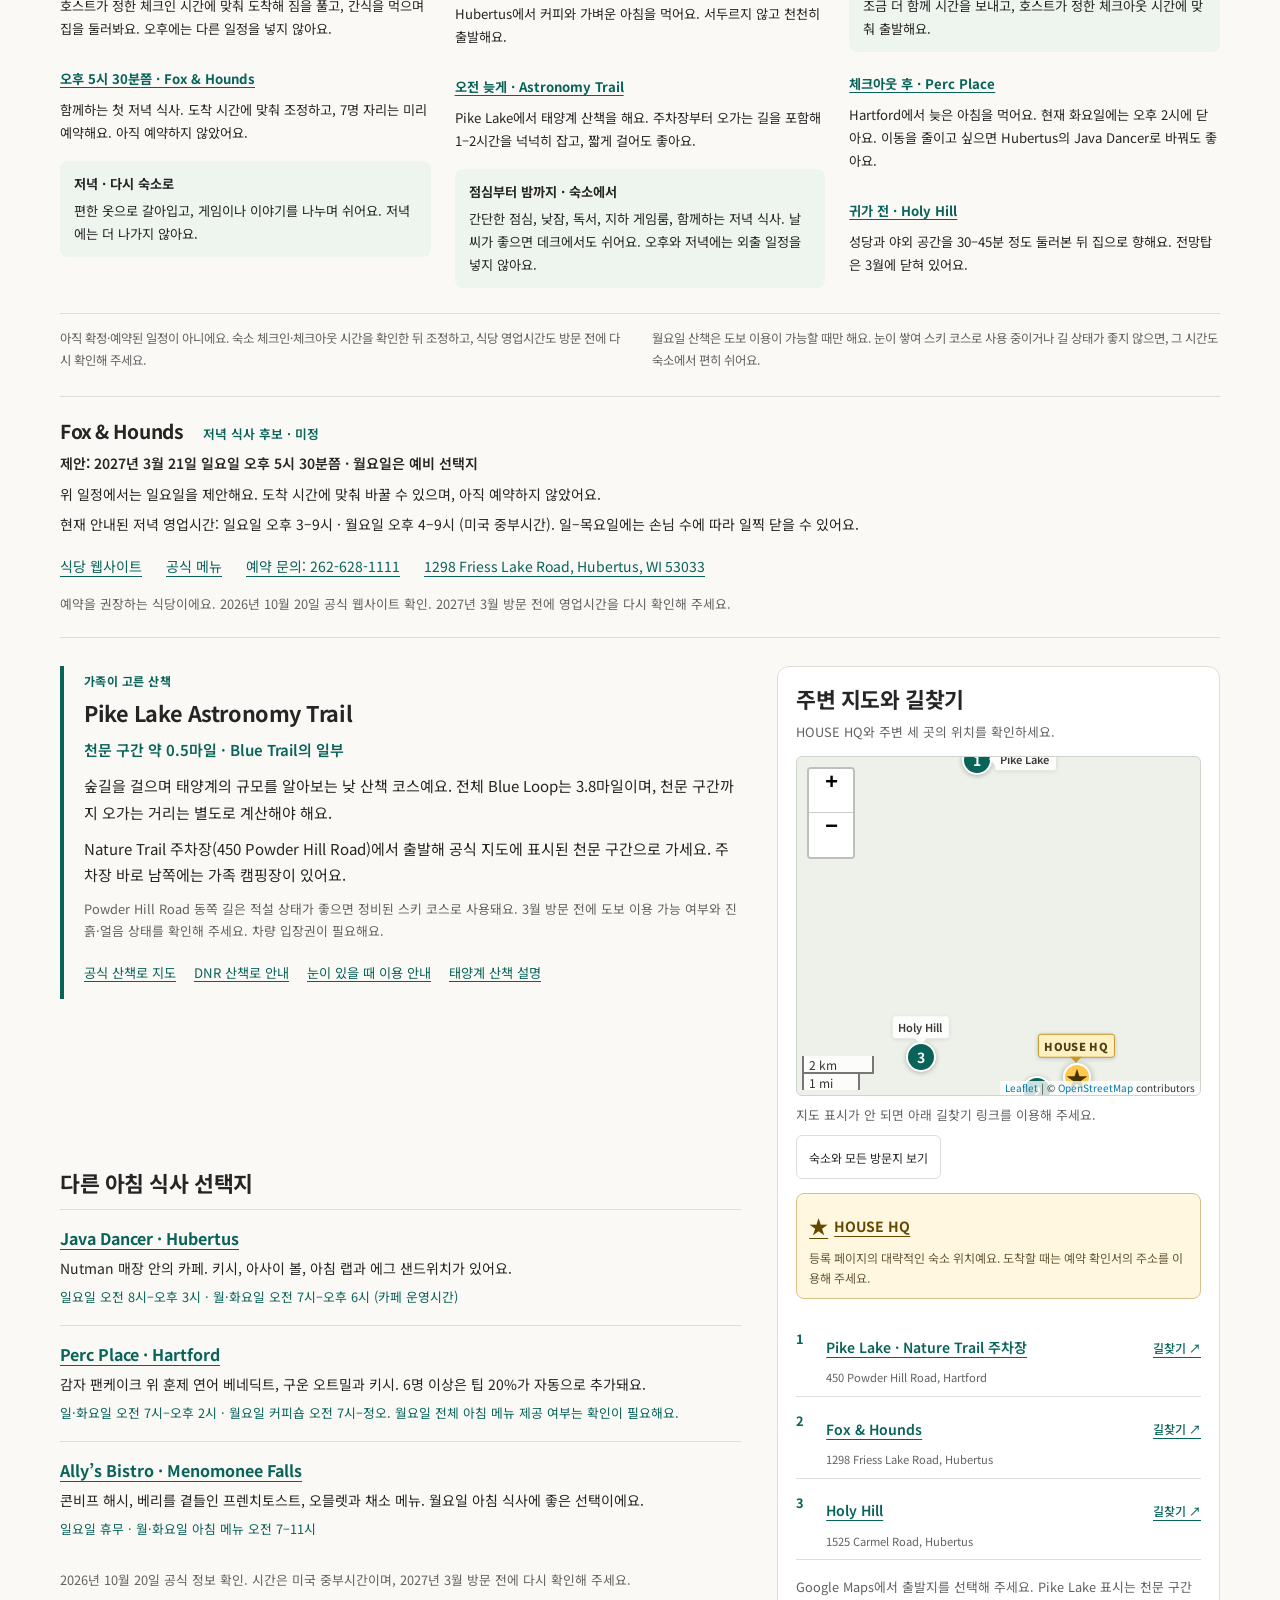
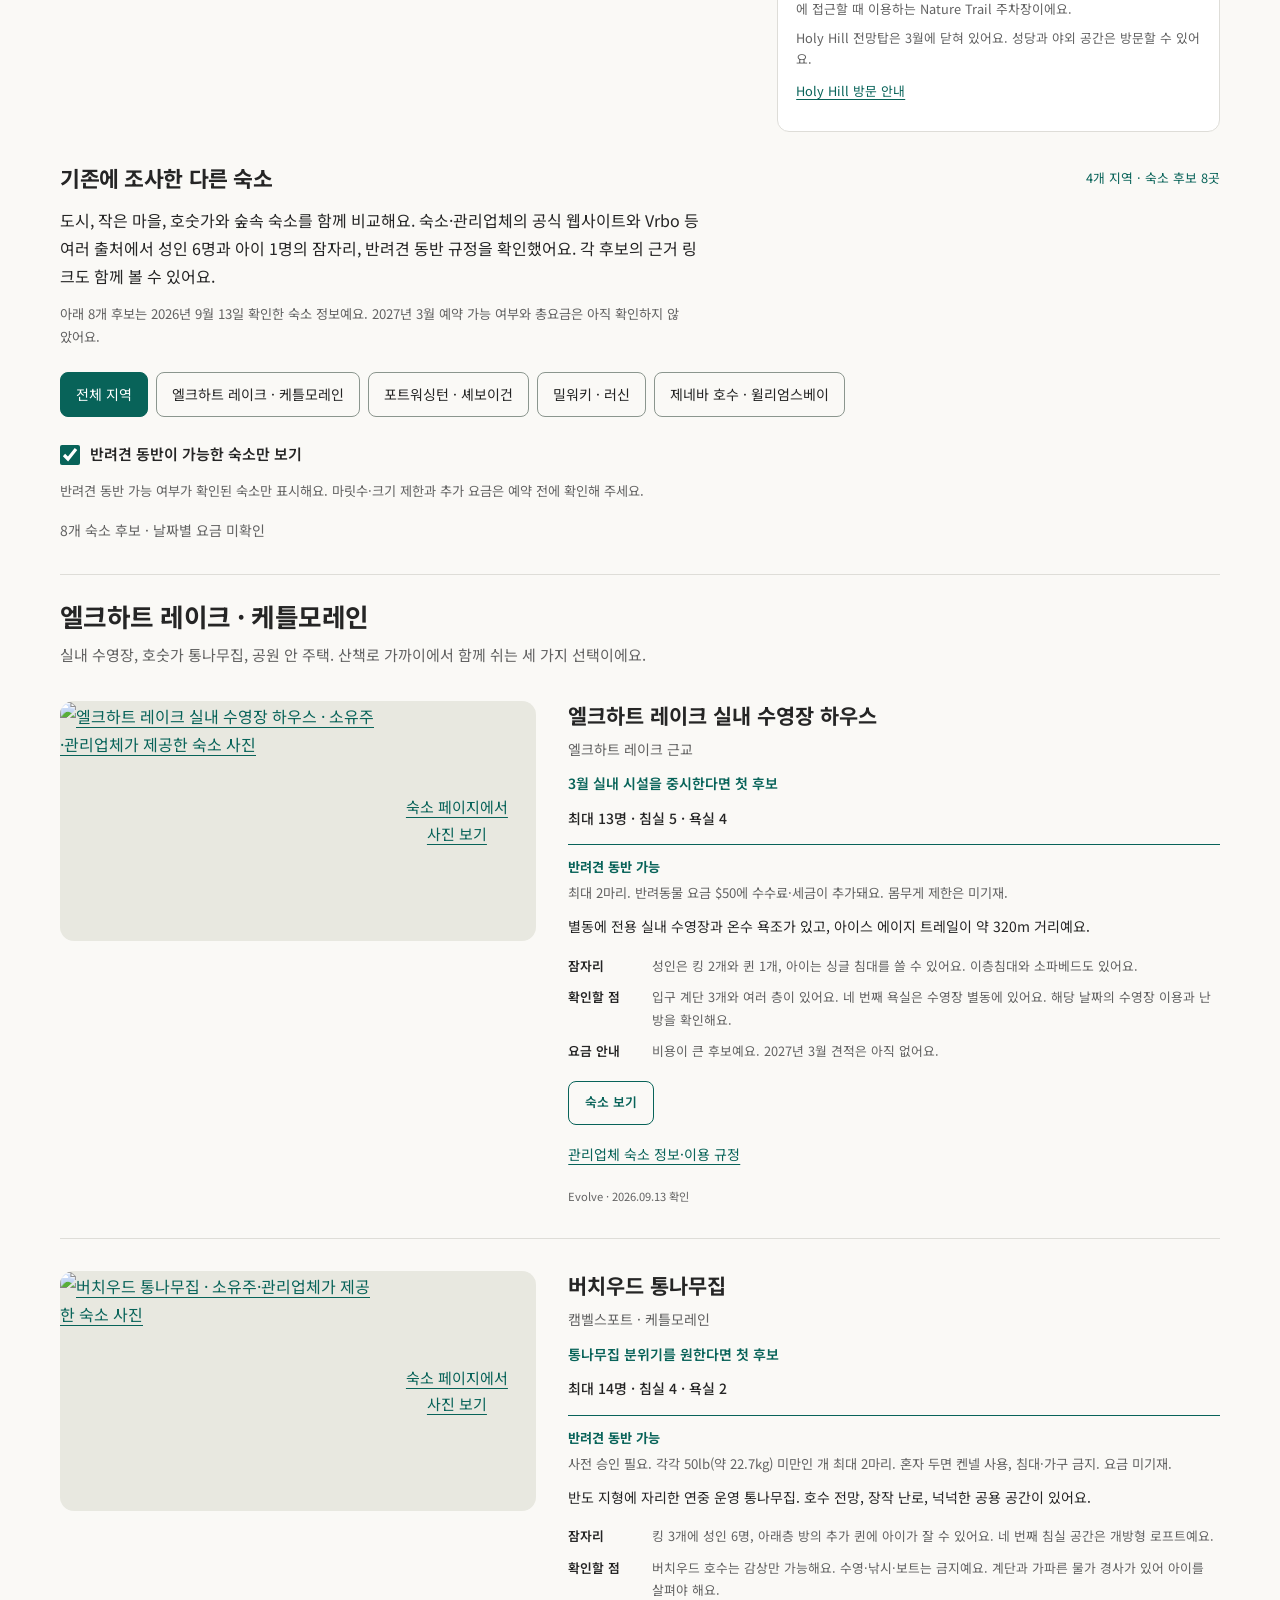
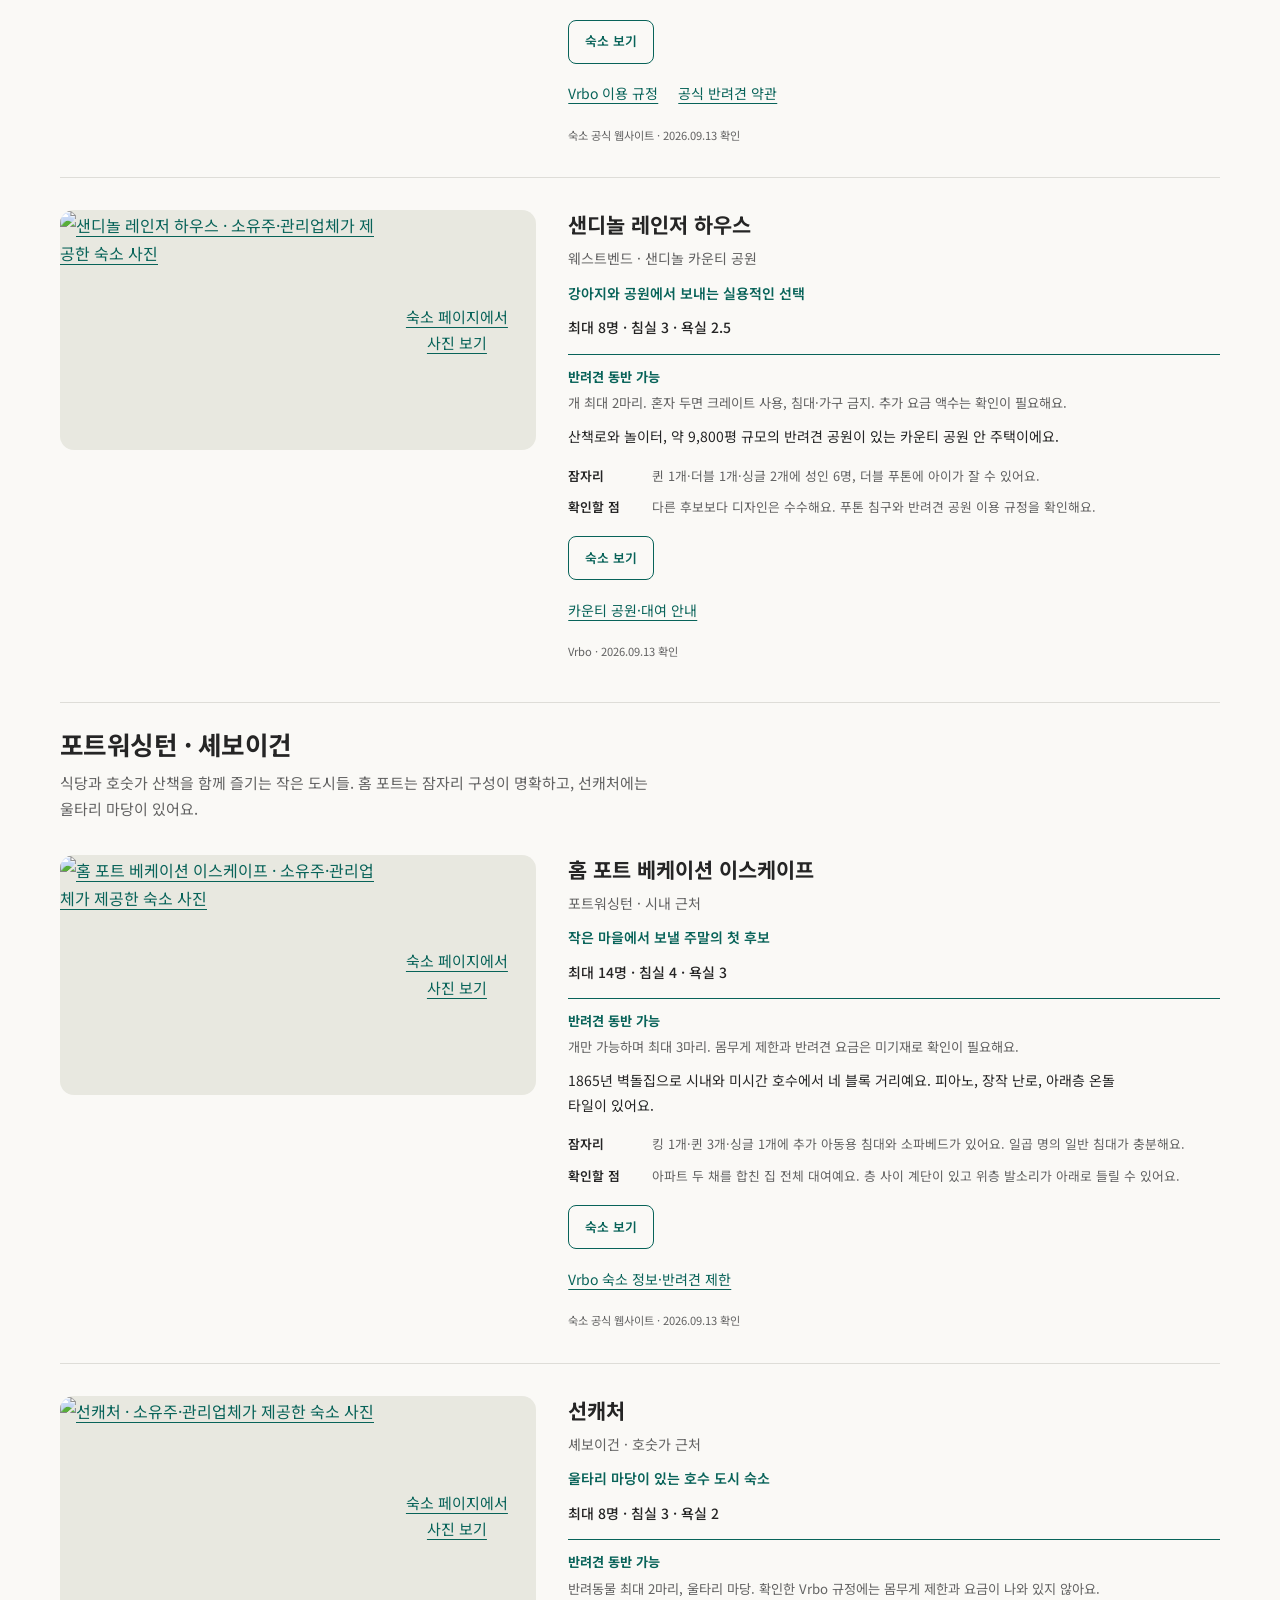
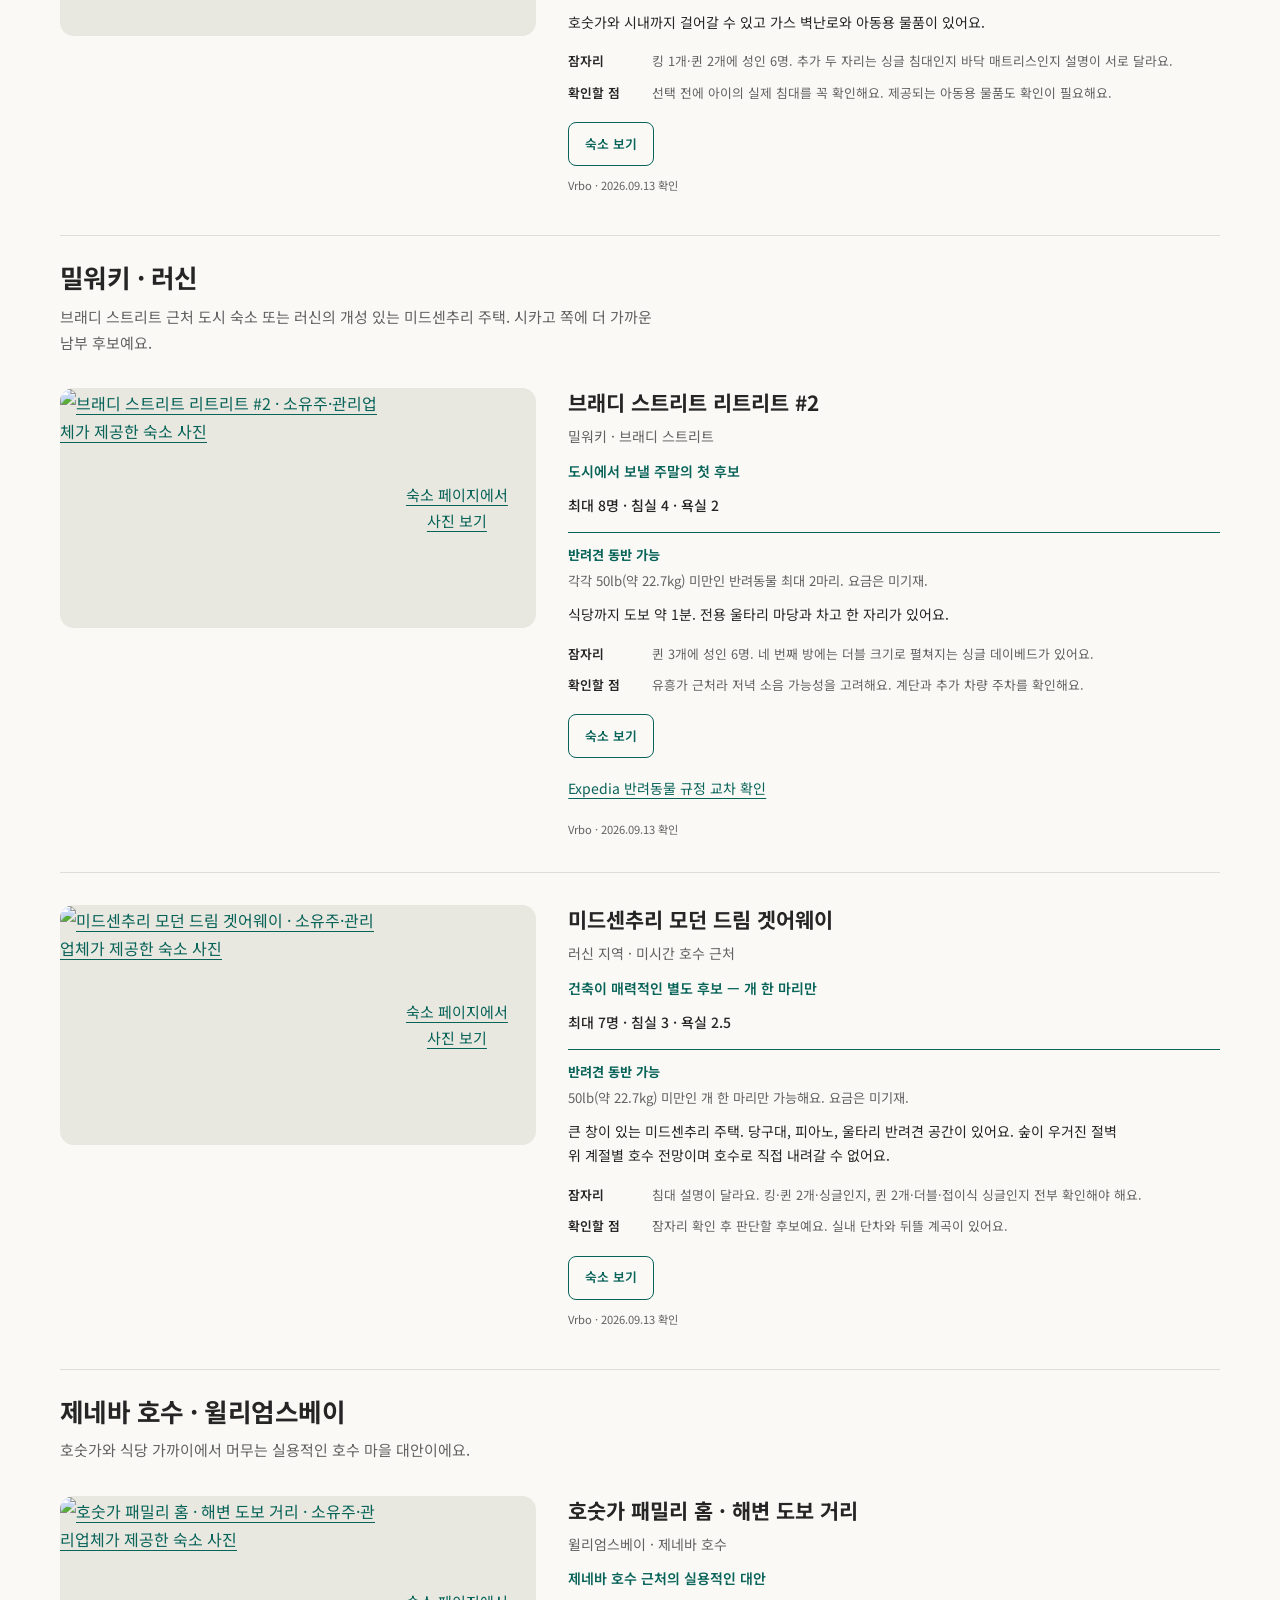
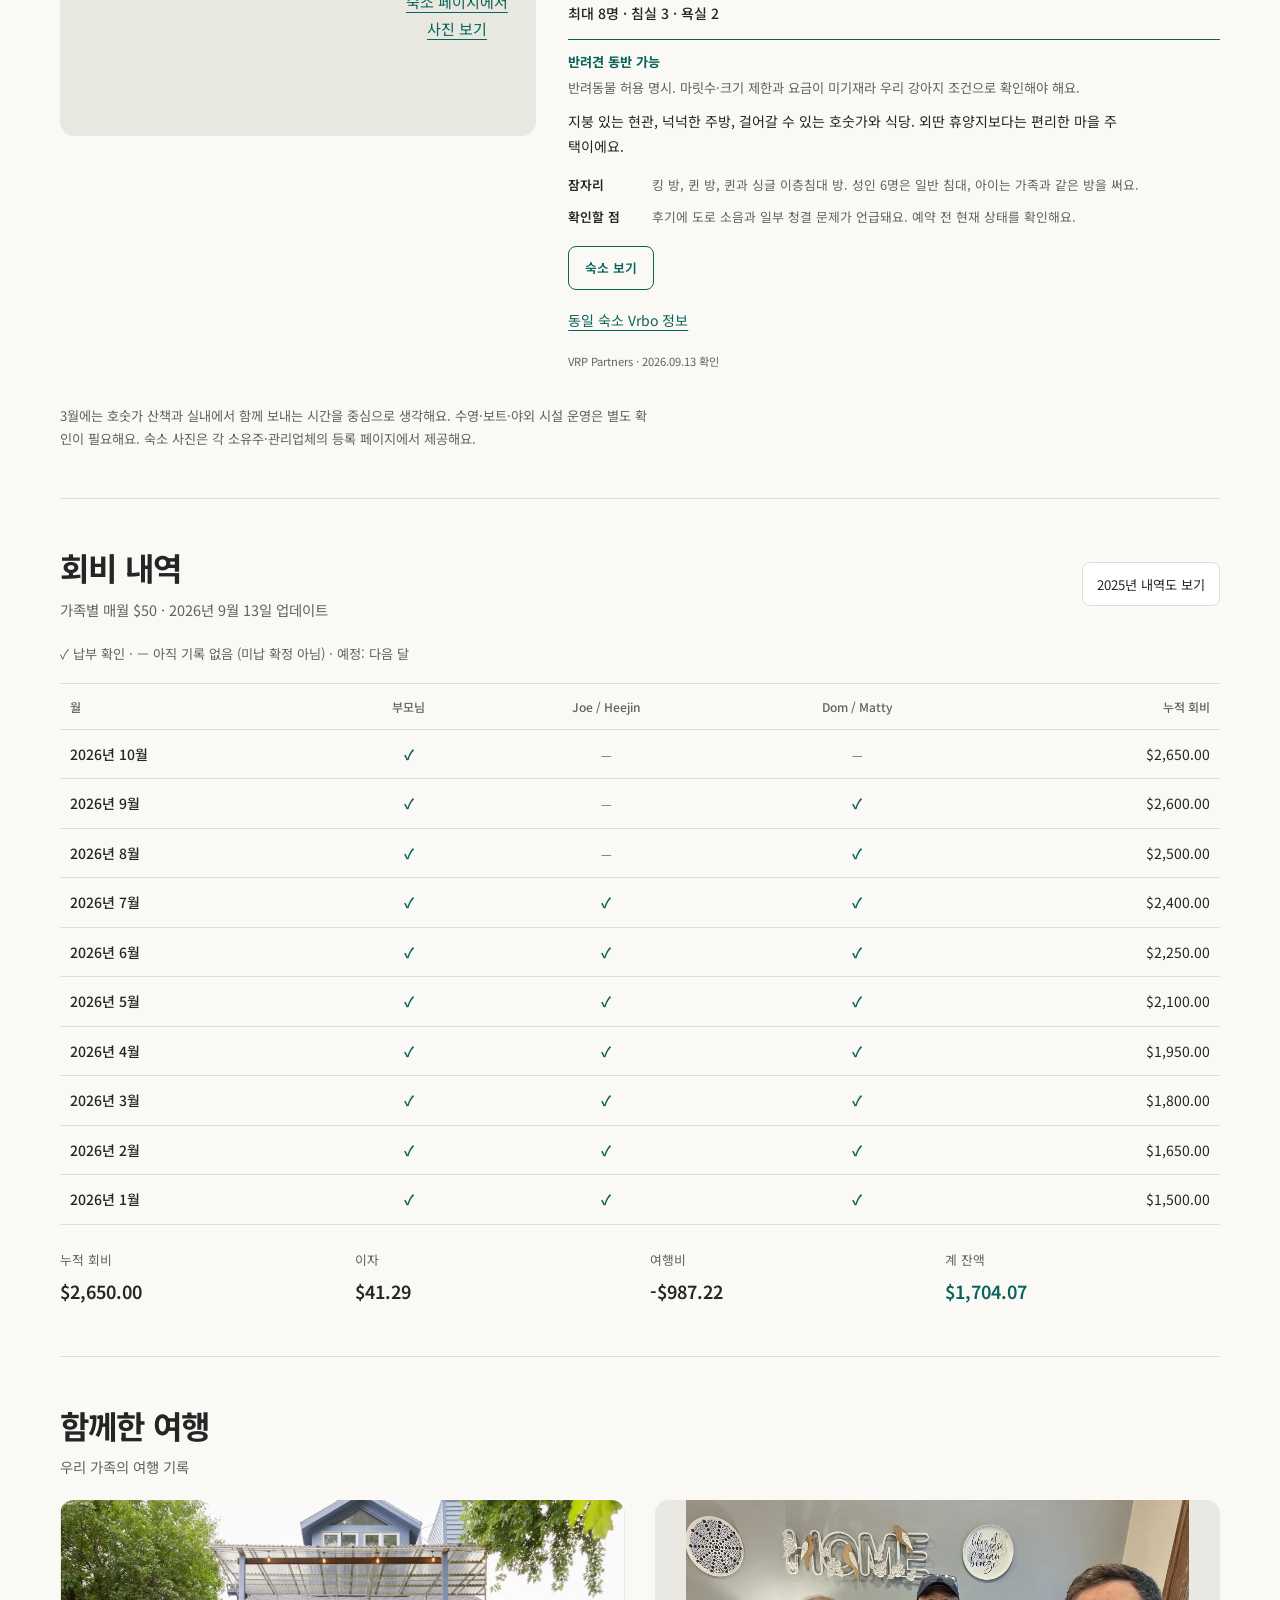
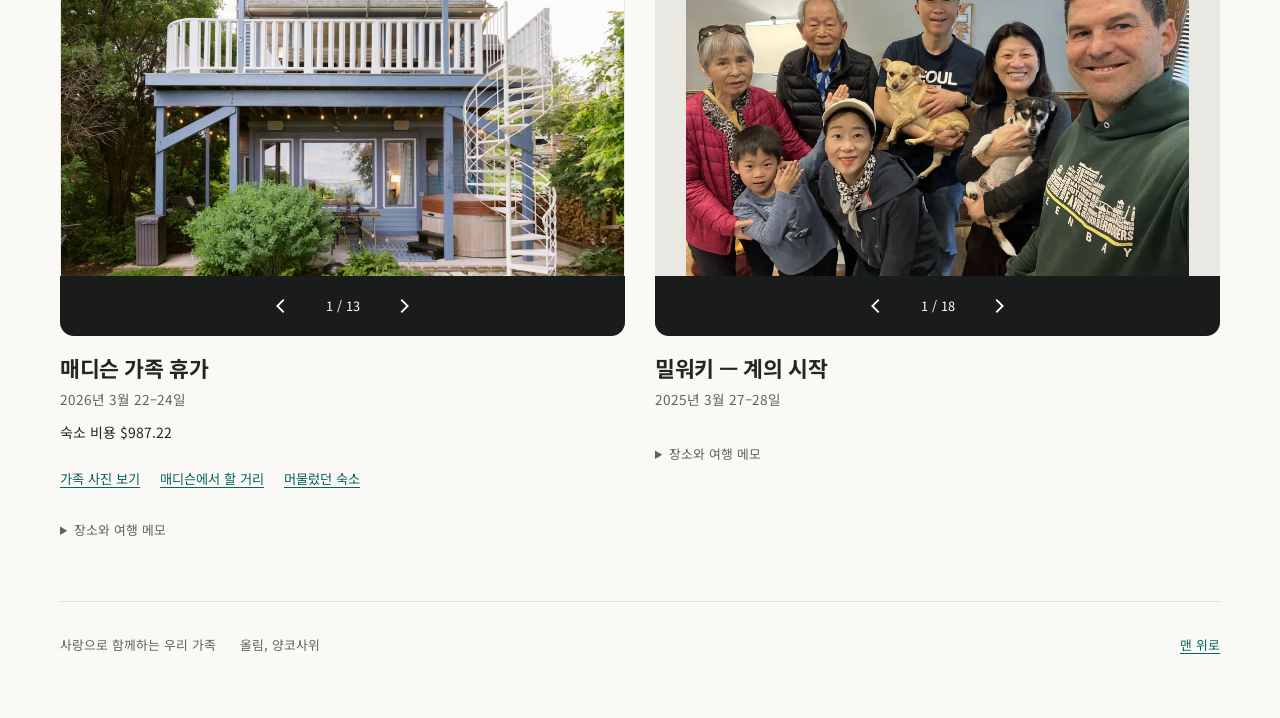
==== commit 462122ad: "Keep Holy Hill label visible in narrow map panels" ====
--- a/index.html
+++ b/index.html
@@ -27,7 +27,7 @@
   <script src="js/stays.js?v=20260913-research2" defer></script>
   <script src="js/app.js?v=20260913-research2" defer></script>
   <script src="assets/vendor/leaflet/leaflet.js" defer></script>
-  <script src="js/area-map.js?v=20261020-house-hq" defer></script>
+  <script src="js/area-map.js?v=20261020-house-hq2" defer></script>
 </head>
 <body>
   <a class="skip-link" href="#main" data-i18n="skip">본문으로 건너뛰기</a>
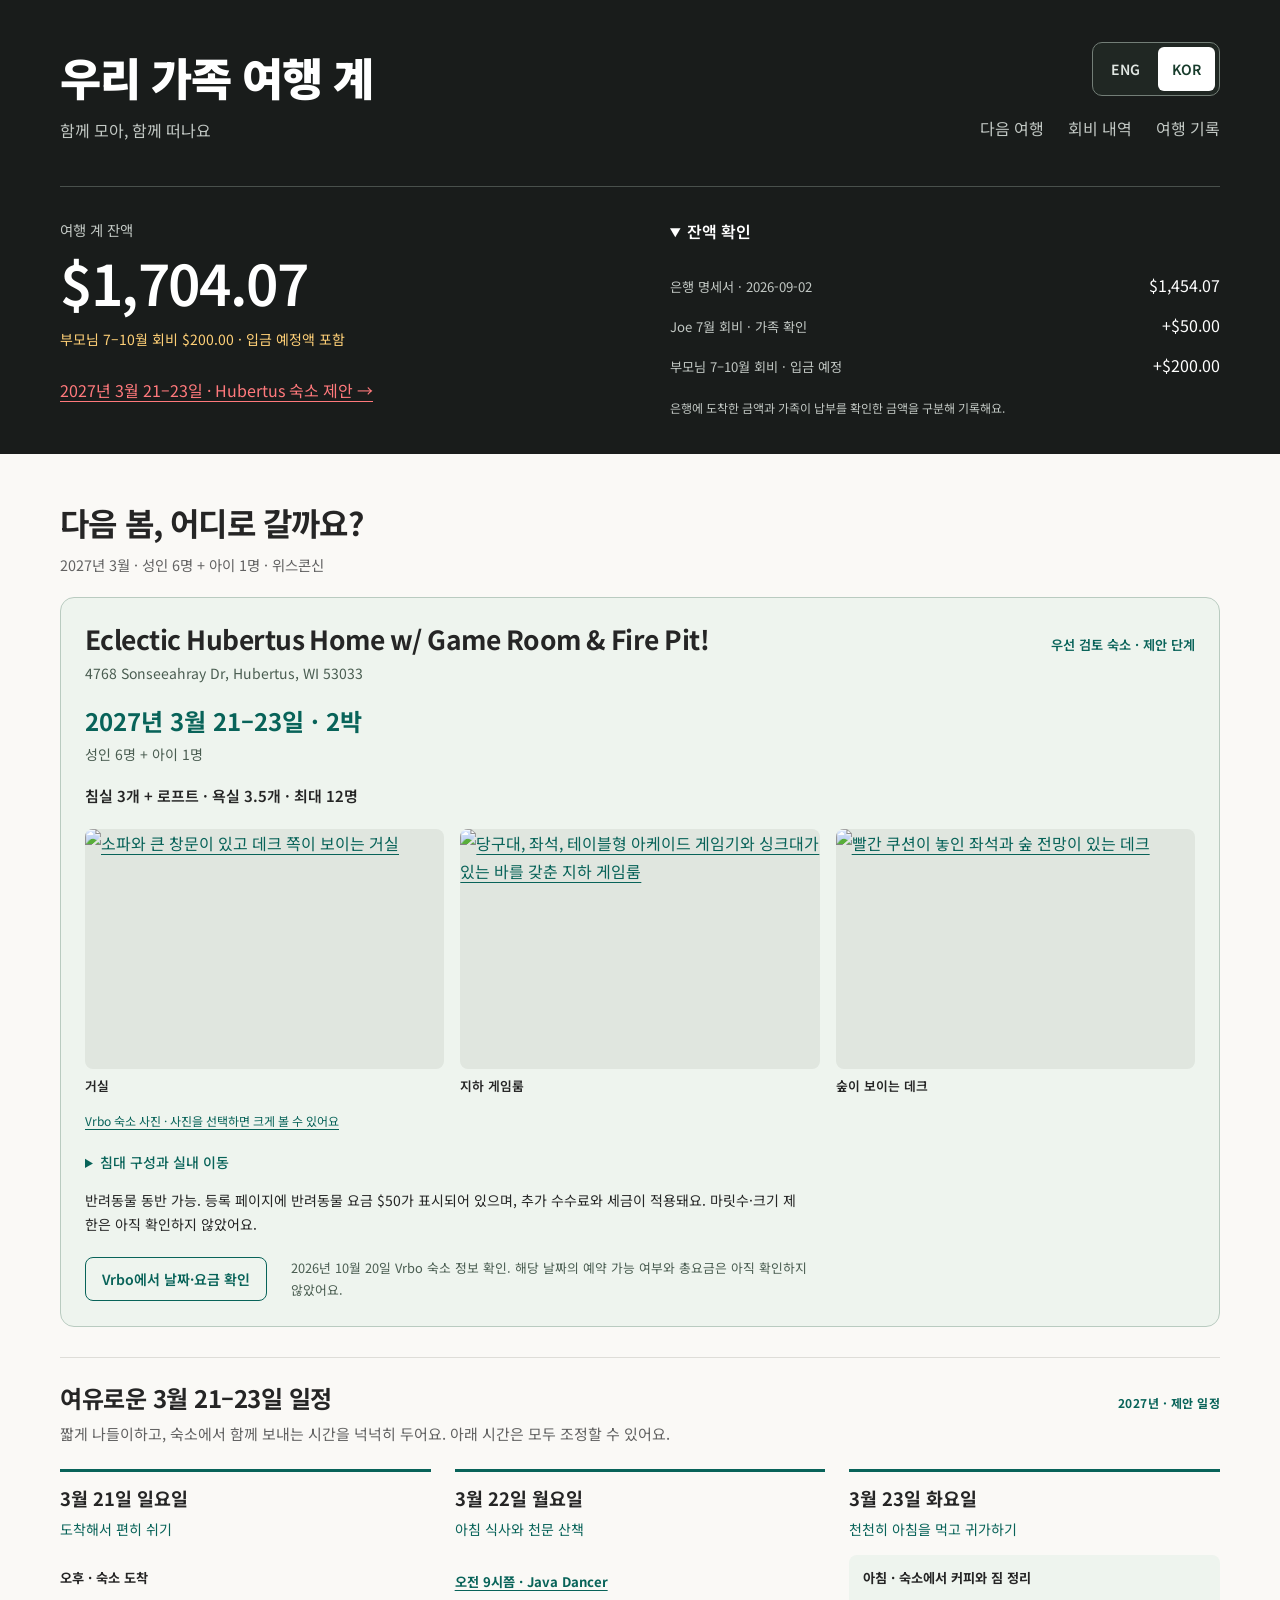
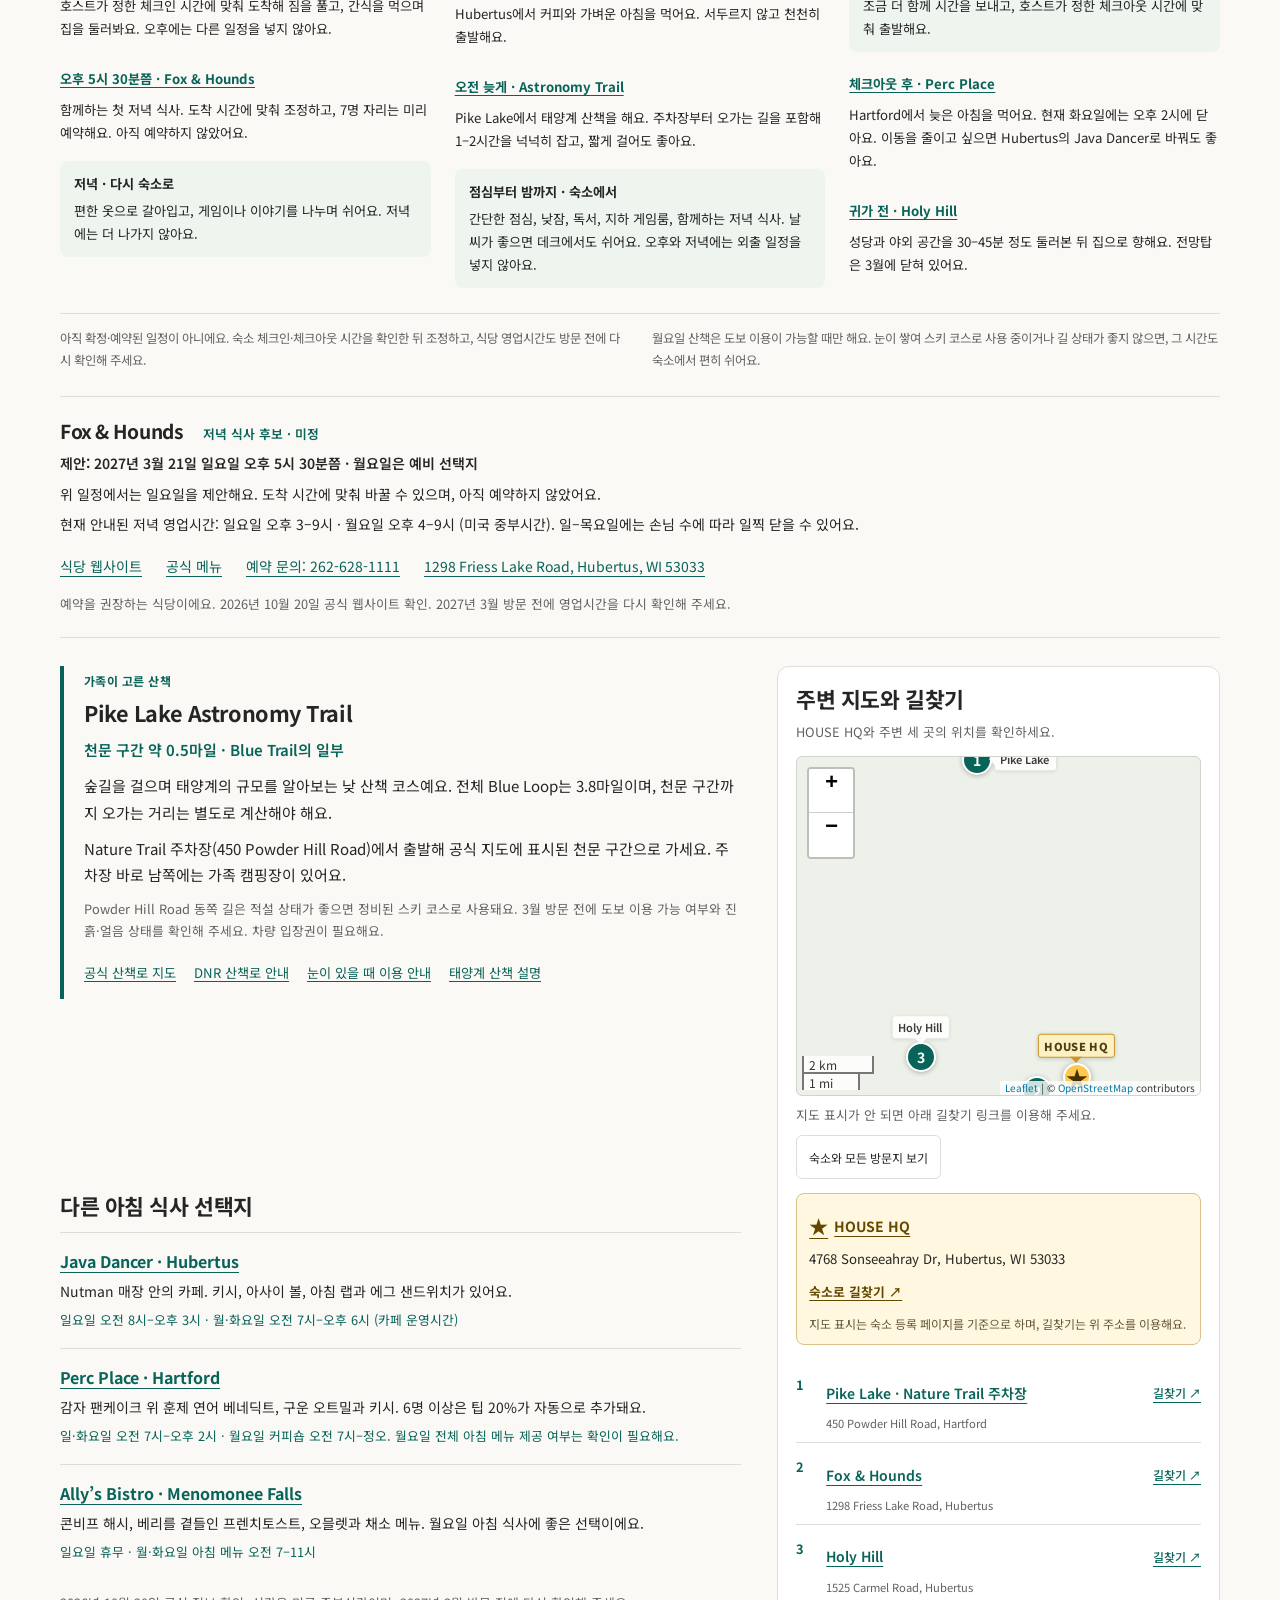
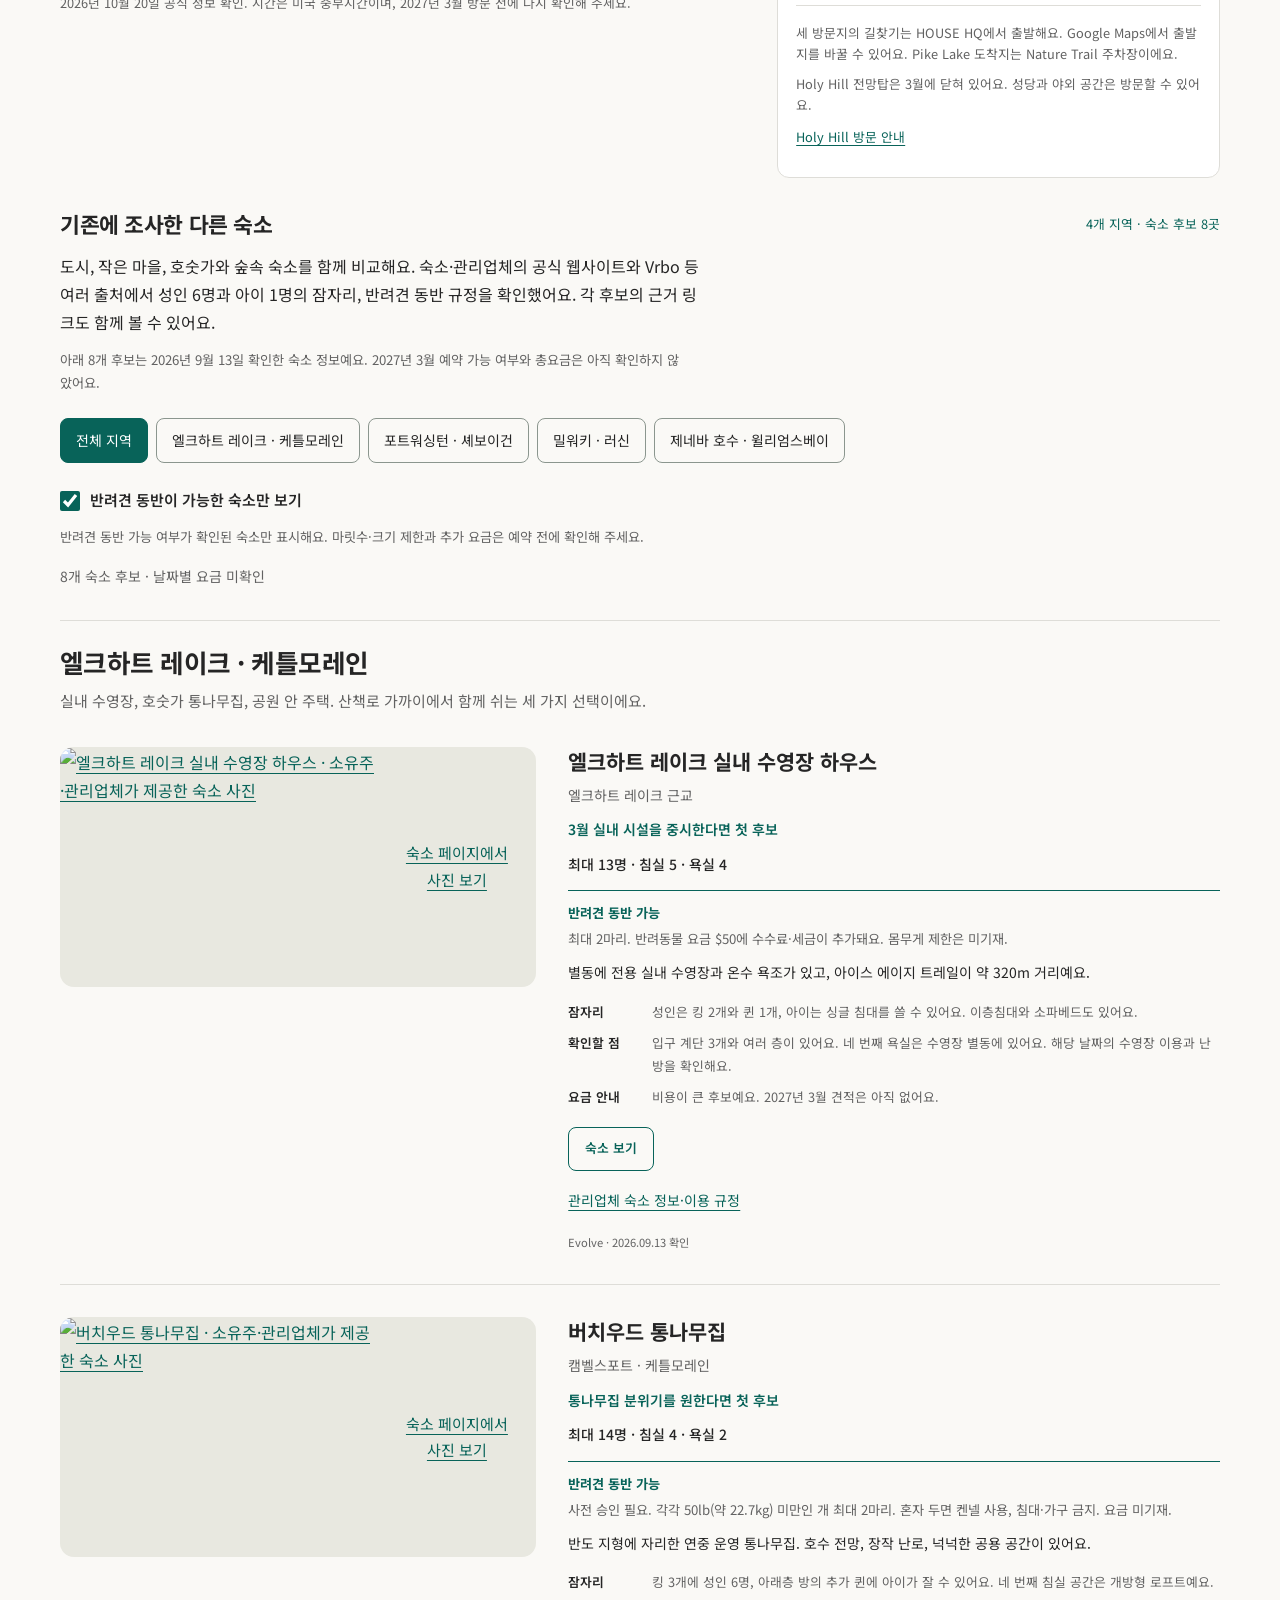
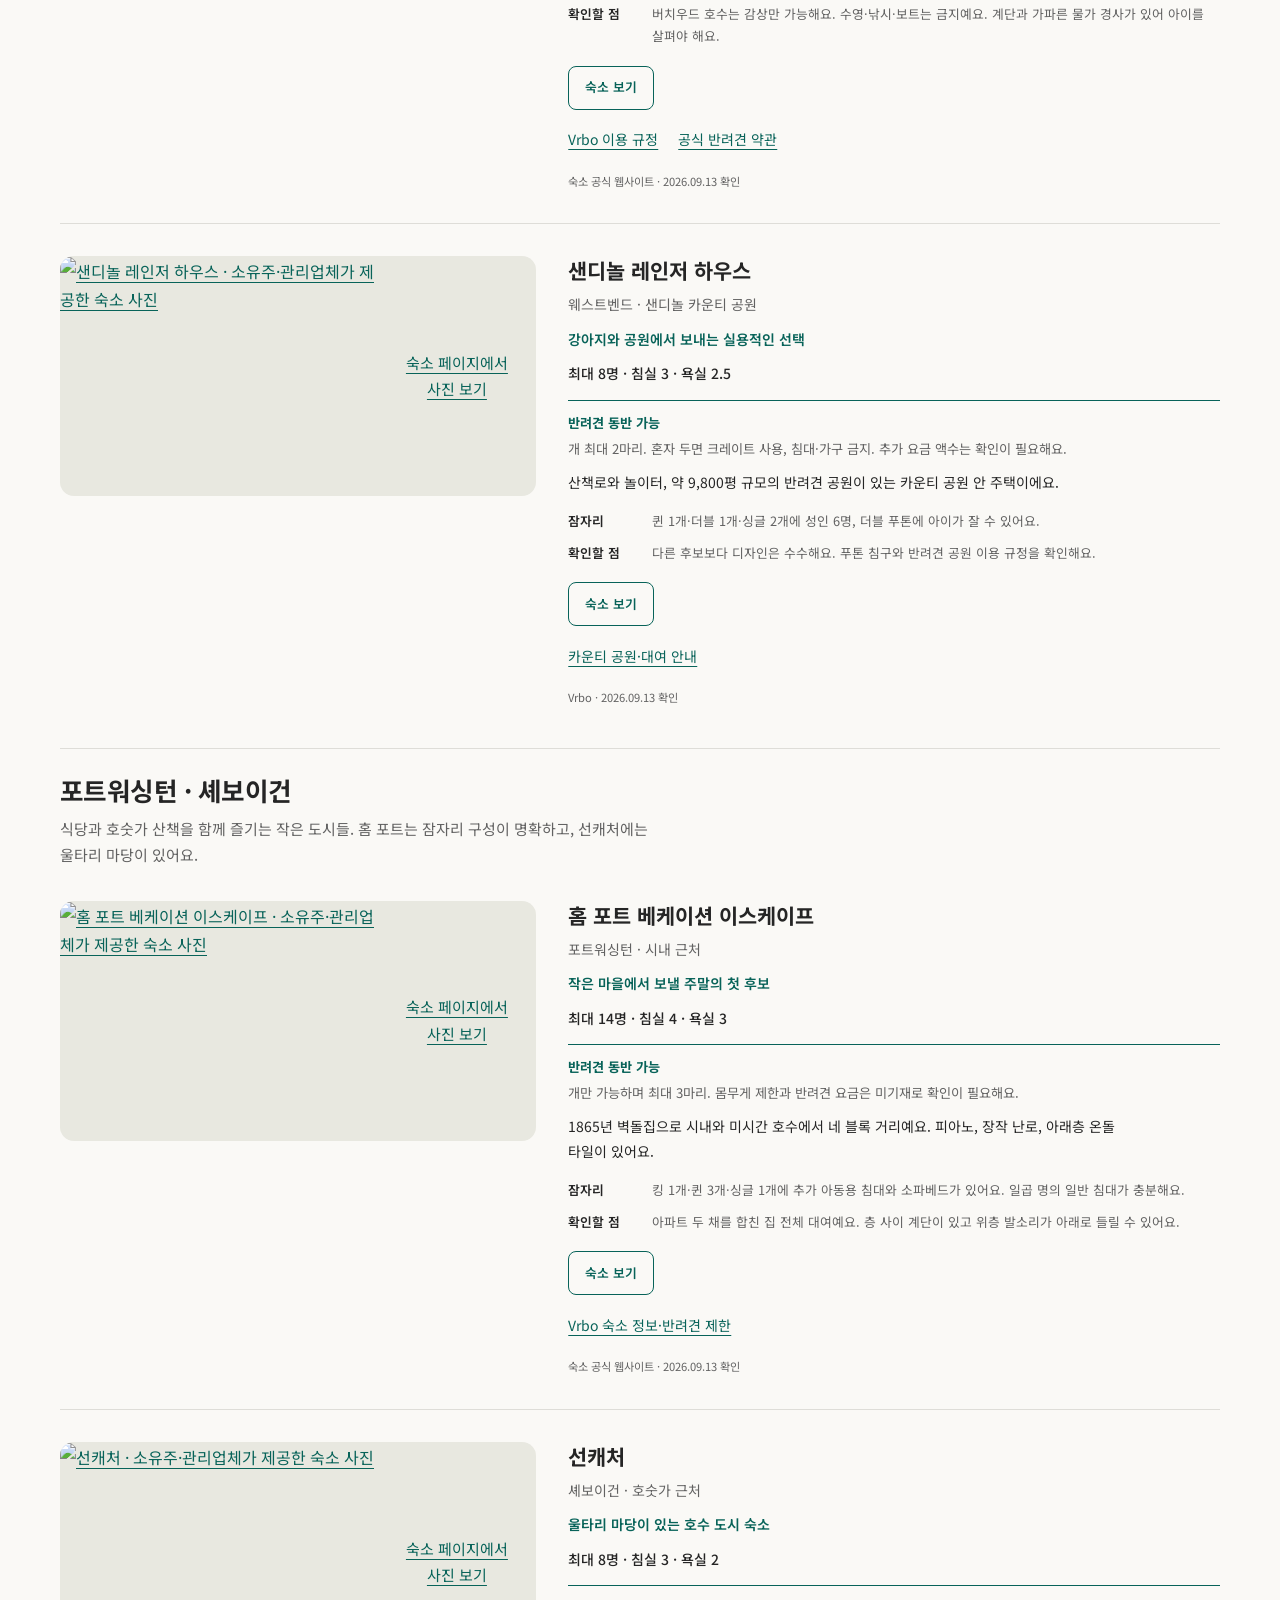
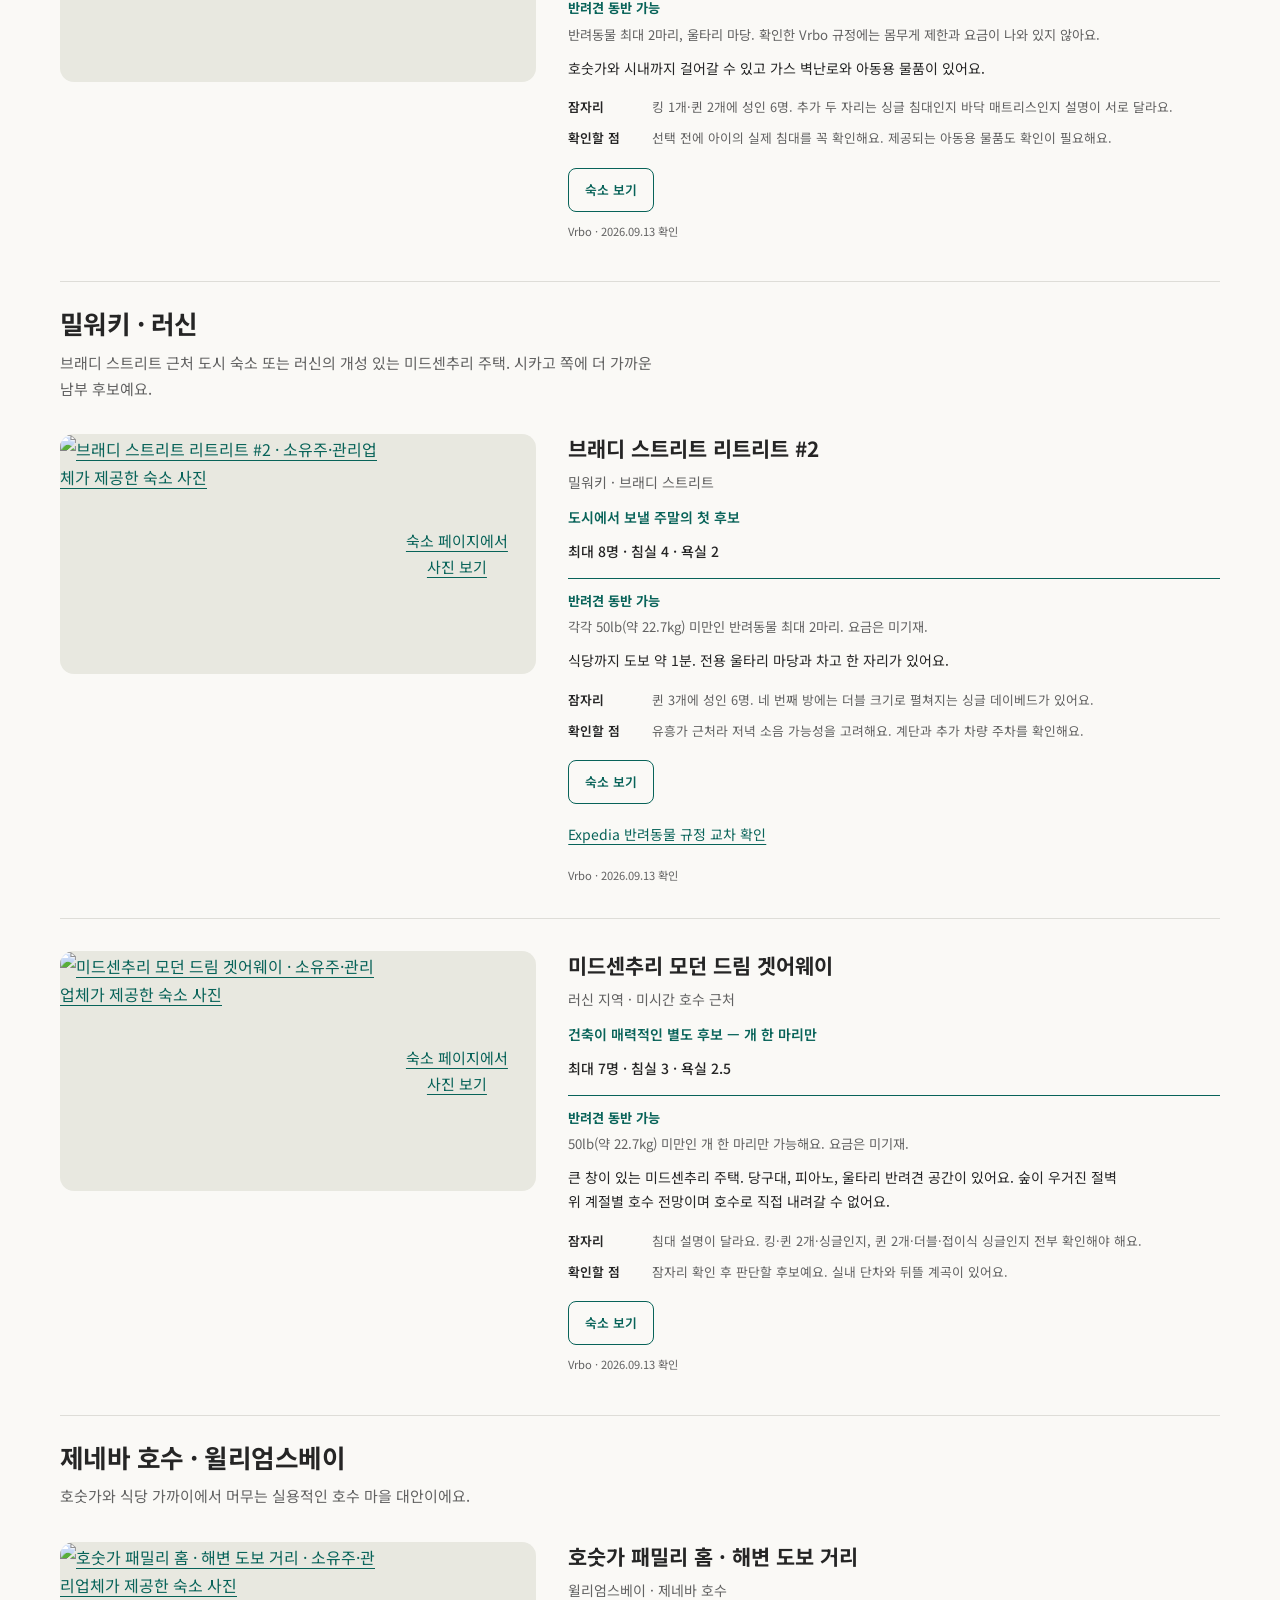
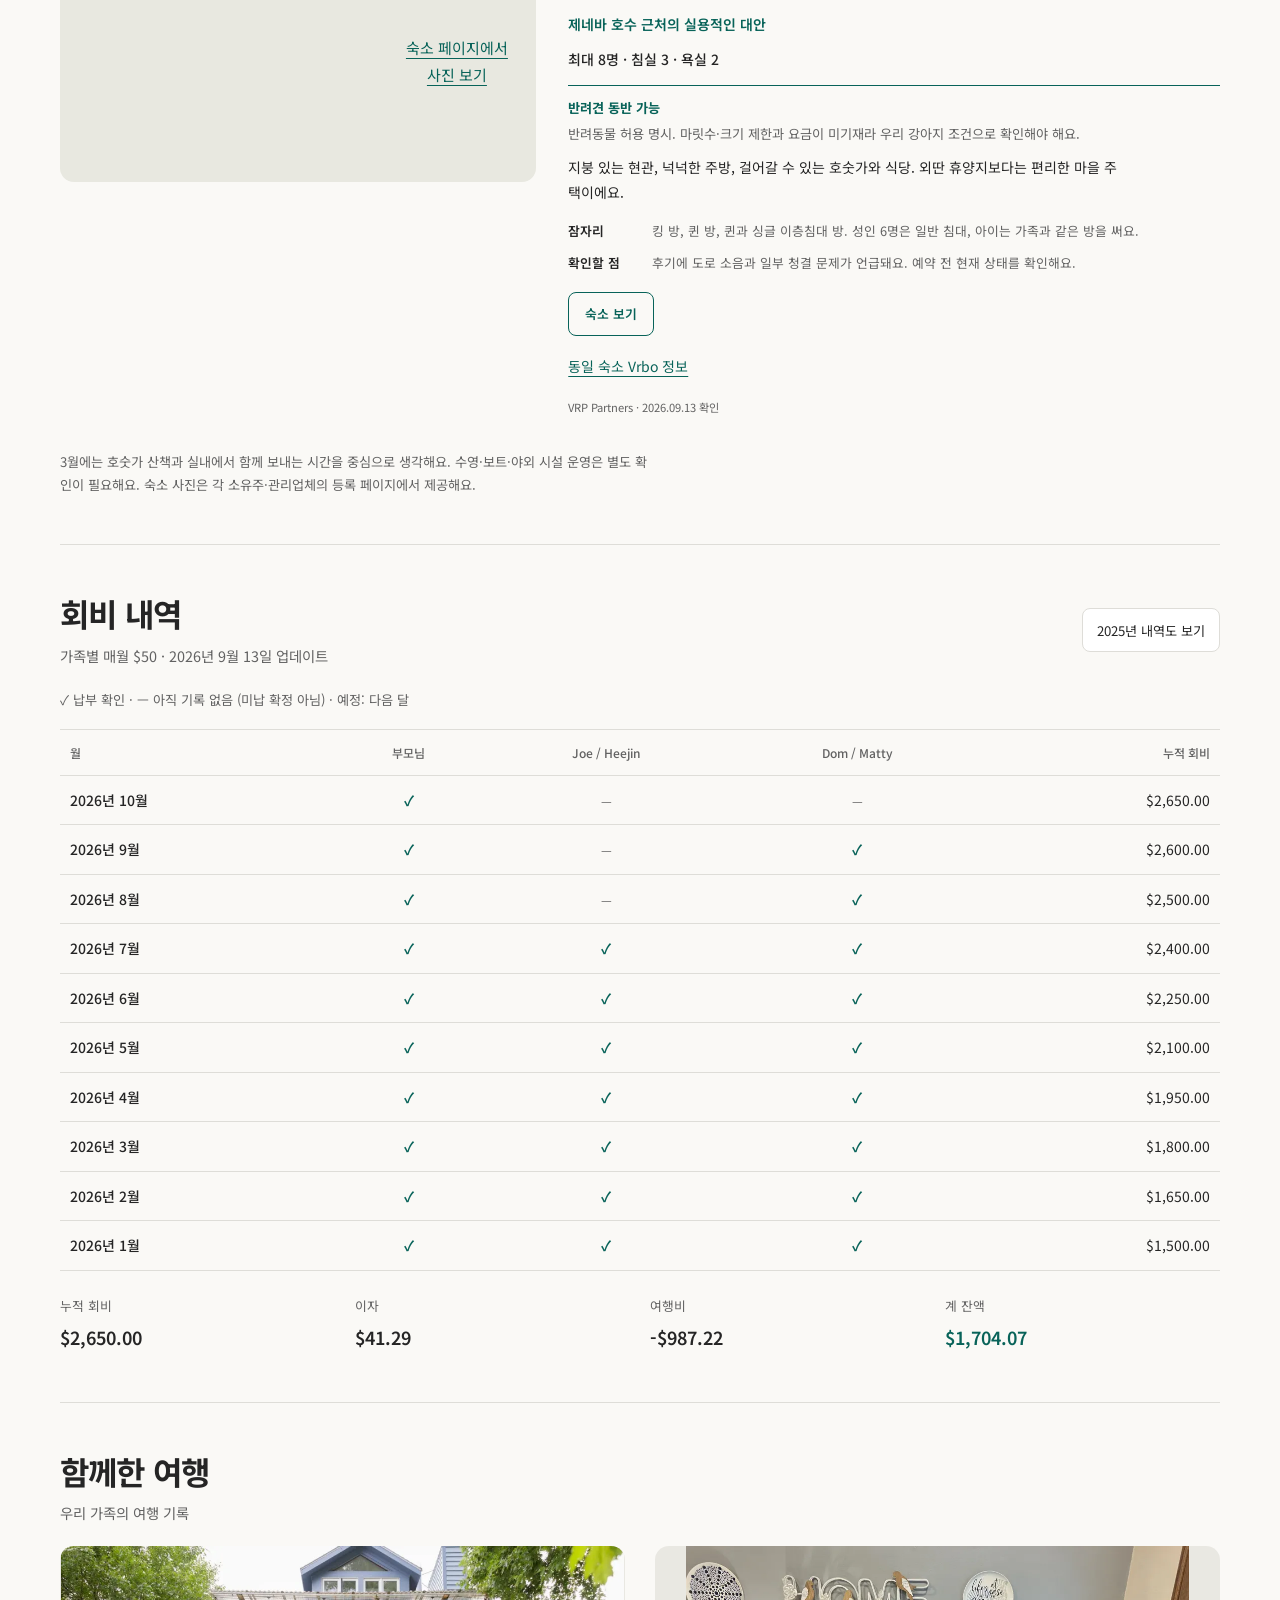
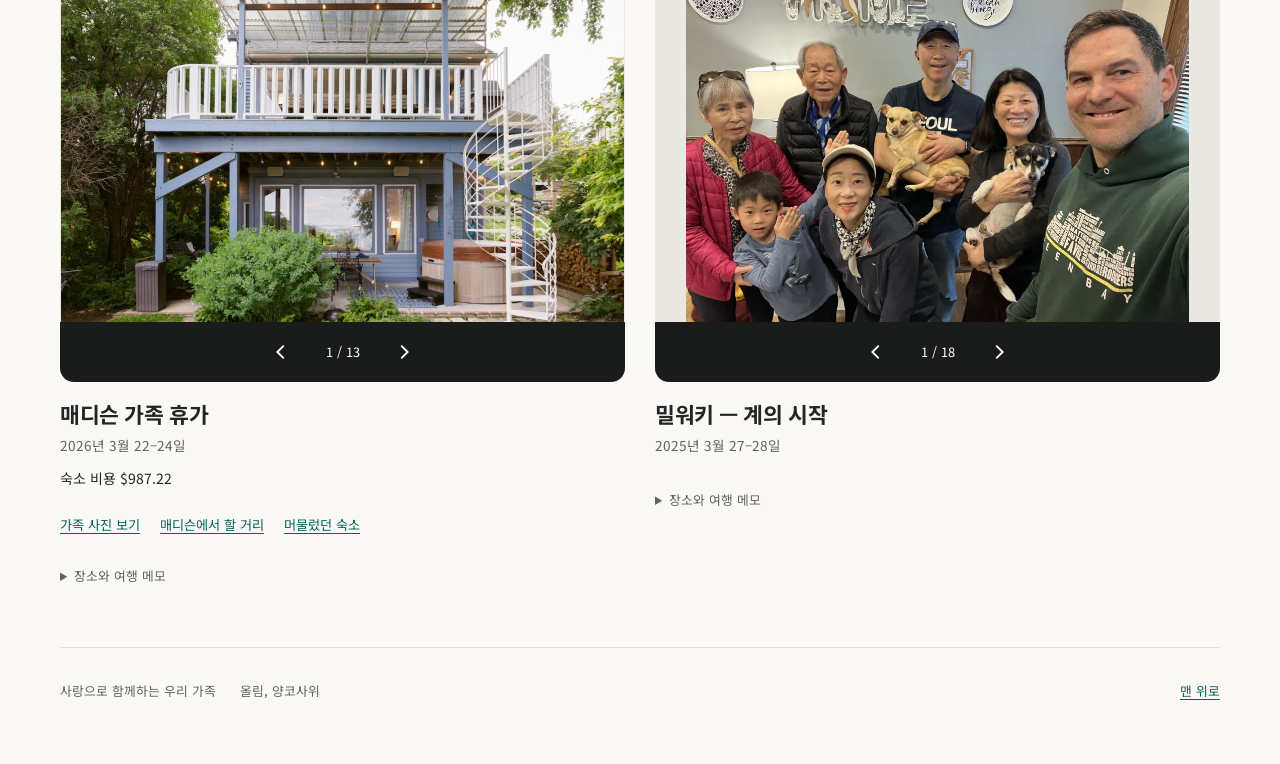
==== commit c46a47b6: "Add confirmed house address and directions from HOUSE HQ" ====
--- a/index.html
+++ b/index.html
@@ -1,7 +1,7 @@
 <!DOCTYPE html>
 <html lang="ko">
 <head>
-  <script src="js/i18n.js?v=20261020-house-hq"></script>
+  <script src="js/i18n.js?v=20261020-house-address"></script>
   <link rel="stylesheet" href="assets/vendor/leaflet/leaflet.css">
   <link rel="stylesheet" href="css/shared.css?v=20260913-lang1">
   <meta charset="UTF-8">
@@ -22,12 +22,12 @@
   <link rel="preconnect" href="https://fonts.googleapis.com">
   <link rel="preconnect" href="https://fonts.gstatic.com" crossorigin>
   <link href="https://fonts.googleapis.com/css2?family=Noto+Sans+KR:wght@400;500;600;700;900&display=swap" rel="stylesheet">
-  <link rel="stylesheet" href="css/home.css?v=20261020-house-hq">
+  <link rel="stylesheet" href="css/home.css?v=20261020-house-address">
   <script src="js/fund-data.js?v=20260913" defer></script>
   <script src="js/stays.js?v=20260913-research2" defer></script>
   <script src="js/app.js?v=20260913-research2" defer></script>
   <script src="assets/vendor/leaflet/leaflet.js" defer></script>
-  <script src="js/area-map.js?v=20261020-house-hq2" defer></script>
+  <script src="js/area-map.js?v=20261020-house-address" defer></script>
 </head>
 <body>
   <a class="skip-link" href="#main" data-i18n="skip">본문으로 건너뛰기</a>
@@ -49,7 +49,7 @@
           <h3 id="leading-stay-heading" lang="en">Eclectic Hubertus Home w/ Game Room &amp; Fire Pit!</h3>
           <p class="leading-stay-status" data-i18n="leadingStatus">우선 검토 숙소 · 제안 단계</p>
         </div>
-        <p class="leading-stay-location" data-i18n="leadingLocation">위스콘신주 Hubertus</p>
+        <p class="leading-stay-location" data-i18n="leadingLocation">4768 Sonseeahray Dr, Hubertus, WI 53033</p>
         <p class="leading-stay-dates" data-i18n="leadingDates">2027년 3월 21–23일 · 2박</p>
         <p class="leading-stay-guests" data-i18n="leadingGuests">성인 6명 + 아이 1명</p>
         <p class="leading-stay-facts" data-i18n="leadingFacts">침실 3개 + 로프트 · 욕실 3.5개 · 최대 12명</p>
@@ -162,15 +162,17 @@
           <p id="map-fallback" class="plan-note" role="status" data-i18n="areaMapFallback">지도 표시가 안 되면 아래 길찾기 링크를 이용해 주세요.</p>
           <button id="map-reset" type="button" hidden data-i18n="areaMapReset">숙소와 모든 방문지 보기</button>
           <div class="map-house-key">
-            <a data-map-destination="house" href="https://www.vrbo.com/9906021ha" target="_blank" rel="noopener noreferrer"><span aria-hidden="true">★</span> <span data-i18n="mapHouseShort">HOUSE HQ</span></a>
-            <p data-i18n="mapHouseApprox">등록 페이지의 대략적인 숙소 위치예요. 도착할 때는 예약 확인서의 주소를 이용해 주세요.</p>
+            <a href="https://www.vrbo.com/9906021ha" target="_blank" rel="noopener noreferrer"><span aria-hidden="true">★</span> <span data-i18n="mapHouseShort">HOUSE HQ</span></a>
+            <p class="map-house-address" data-i18n="mapHouseAddress">4768 Sonseeahray Dr, Hubertus, WI 53033</p>
+            <a class="map-house-directions" data-map-destination="house" href="https://www.google.com/maps/dir/?api=1&amp;destination=4768+Sonseeahray+Dr%2C+Hubertus%2C+WI+53033&amp;travelmode=driving" target="_blank" rel="noopener noreferrer" data-i18n="mapHouseDirections">숙소로 길찾기 ↗</a>
+            <p data-i18n="mapHouseApprox">지도 표시는 숙소 등록 페이지를 기준으로 하며, 길찾기는 위 주소를 이용해요.</p>
           </div>
           <ol class="map-destinations">
-            <li><a data-map-destination="pike" href="https://www.google.com/maps/dir/?api=1&amp;destination=450+Powder+Hill+Road+Hartford+WI+53027&amp;travelmode=driving" target="_blank" rel="noopener noreferrer"><span data-i18n="mapPike">Pike Lake · Nature Trail 주차장</span><span data-i18n="mapDirections">길찾기 ↗</span></a><small>450 Powder Hill Road, Hartford</small></li>
-            <li><a data-map-destination="fox" href="https://www.google.com/maps/dir/?api=1&amp;destination=Fox+and+Hounds+1298+Friess+Lake+Road+Hubertus+WI+53033&amp;travelmode=driving" target="_blank" rel="noopener noreferrer"><span>Fox &amp; Hounds</span><span data-i18n="mapDirections">길찾기 ↗</span></a><small>1298 Friess Lake Road, Hubertus</small></li>
-            <li><a data-map-destination="holy" href="https://www.google.com/maps/dir/?api=1&amp;destination=Holy+Hill+1525+Carmel+Road+Hubertus+WI+53033&amp;travelmode=driving" target="_blank" rel="noopener noreferrer"><span>Holy Hill</span><span data-i18n="mapDirections">길찾기 ↗</span></a><small>1525 Carmel Road, Hubertus</small></li>
+            <li><a data-map-destination="pike" href="https://www.google.com/maps/dir/?api=1&amp;origin=4768+Sonseeahray+Dr%2C+Hubertus%2C+WI+53033&amp;destination=450+Powder+Hill+Road+Hartford+WI+53027&amp;travelmode=driving" target="_blank" rel="noopener noreferrer"><span data-i18n="mapPike">Pike Lake · Nature Trail 주차장</span><span data-i18n="mapDirections">길찾기 ↗</span></a><small>450 Powder Hill Road, Hartford</small></li>
+            <li><a data-map-destination="fox" href="https://www.google.com/maps/dir/?api=1&amp;origin=4768+Sonseeahray+Dr%2C+Hubertus%2C+WI+53033&amp;destination=Fox+and+Hounds+1298+Friess+Lake+Road+Hubertus+WI+53033&amp;travelmode=driving" target="_blank" rel="noopener noreferrer"><span>Fox &amp; Hounds</span><span data-i18n="mapDirections">길찾기 ↗</span></a><small>1298 Friess Lake Road, Hubertus</small></li>
+            <li><a data-map-destination="holy" href="https://www.google.com/maps/dir/?api=1&amp;origin=4768+Sonseeahray+Dr%2C+Hubertus%2C+WI+53033&amp;destination=Holy+Hill+1525+Carmel+Road+Hubertus+WI+53033&amp;travelmode=driving" target="_blank" rel="noopener noreferrer"><span>Holy Hill</span><span data-i18n="mapDirections">길찾기 ↗</span></a><small>1525 Carmel Road, Hubertus</small></li>
           </ol>
-          <p class="plan-note" data-i18n="mapOriginNote">Google Maps에서 출발지를 선택해 길찾기를 시작하세요. Pike Lake 표시는 천문 산책로 접근에 사용할 주차장이에요.</p>
+          <p class="plan-note" data-i18n="mapOriginNote">세 방문지의 길찾기는 HOUSE HQ에서 출발해요. Google Maps에서 출발지를 바꿀 수 있어요. Pike Lake 도착지는 Nature Trail 주차장이에요.</p>
           <p class="plan-note" data-i18n="holyHillMarch">Holy Hill 전망탑은 3월에 닫혀 있어요. 성당과 야외 공간은 방문할 수 있어요.</p>
           <a class="map-source-link" href="https://www.holyhill.com/visit" target="_blank" rel="noopener noreferrer" data-i18n="holyHillVisit">Holy Hill 방문 안내</a>
         </aside>
--- a/css/home.css
+++ b/css/home.css
@@ -56,3 +56,6 @@
 .map-house-key{margin-top:14px;padding:10px 12px;border:1px solid #dac18a;border-radius:8px;background:#fff7df}
 .map-house-key a{display:inline-flex;align-items:center;gap:6px;min-height:44px;color:#654800;font-size:.875rem;font-weight:700}
 .map-house-key a>span:first-child{font-size:1.2rem}.map-house-key p{font-size:.75rem;line-height:1.65;color:#665638}
+
+.map-house-key .map-house-address{color:var(--ink);font-size:.825rem;line-height:1.65}.map-house-key .map-house-directions{font-size:.8rem}
+.area-map:has(.leaflet-popup) .leaflet-control-zoom{visibility:hidden}
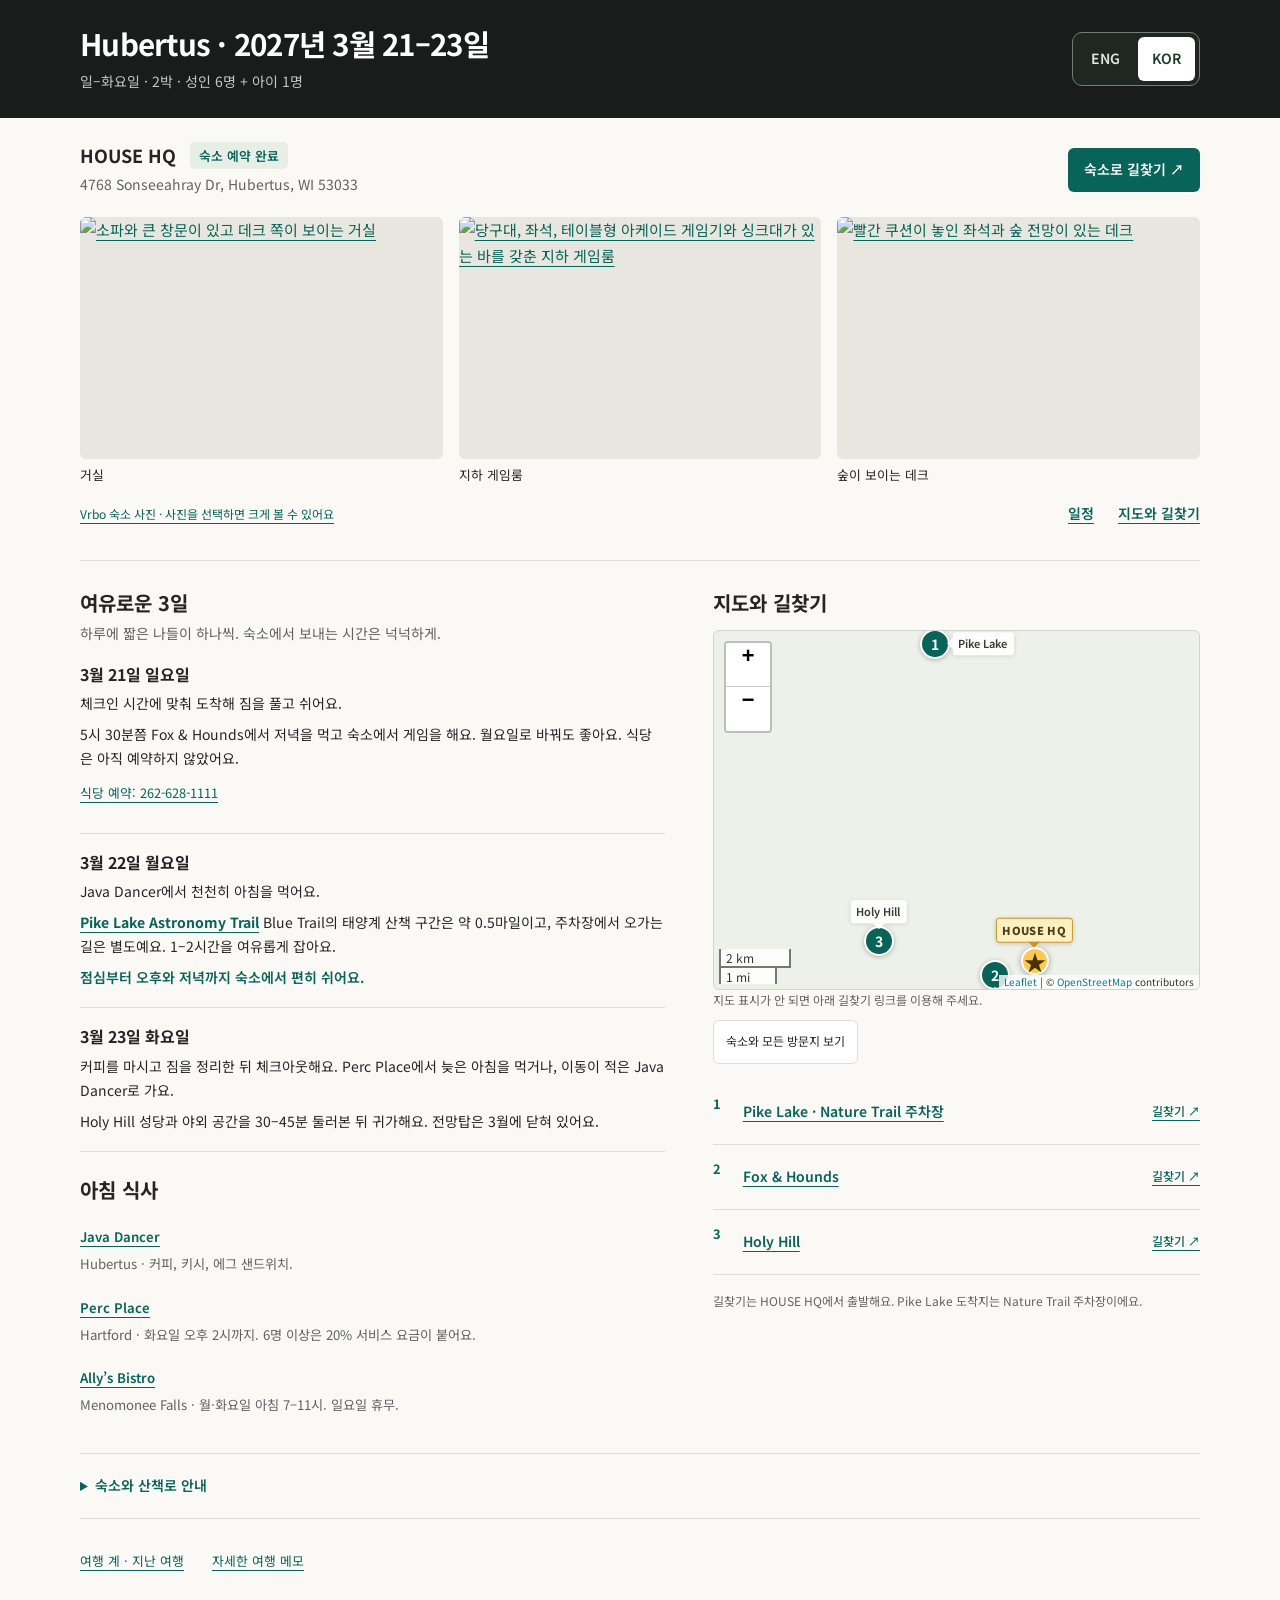
==== commit 594e4e8a: "Simplify home page around booked family trip" ====
--- a/index.html
+++ b/index.html
@@ -1,19 +1,19 @@
 <!DOCTYPE html>
 <html lang="ko">
 <head>
-  <script src="js/i18n.js?v=20261020-house-address"></script>
+  <script src="js/i18n.js?v=20261020-basics"></script>
   <link rel="stylesheet" href="assets/vendor/leaflet/leaflet.css">
   <link rel="stylesheet" href="css/shared.css?v=20260913-lang1">
   <meta charset="UTF-8">
   <meta name="viewport" content="width=device-width, initial-scale=1.0">
-  <title data-i18n="siteTitle">우리 가족 여행 계</title>
-  <meta data-i18n-content="siteDescription" name="description" content="가족 여행 계 회비, 여행 기록, 그리고 2027년 3월 위스콘신 숙소 후보.">
+  <title data-i18n="compactTitle">Hubertus · 2027년 3월 21–23일</title>
+  <meta data-i18n-content="compactDescription" name="description" content="예약한 가족 숙소, 여유로운 3일 일정, 숙소 사진과 주변 길찾기.">
   <link rel="apple-touch-icon" href="apple-touch-icon.png">
   <link rel="icon" type="image/png" href="apple-touch-icon.png">
   <meta name="apple-mobile-web-app-capable" content="yes">
   <meta name="apple-mobile-web-app-title" content="여행 계">
-  <meta data-i18n-content="siteTitle" property="og:title" content="우리 가족 여행 계">
-  <meta data-i18n-content="siteDescription" property="og:description" content="함께 모아, 함께 떠나요. 2027년 3월 위스콘신 여행을 준비해요.">
+  <meta data-i18n-content="compactTitle" property="og:title" content="Hubertus · 2027년 3월 21–23일">
+  <meta data-i18n-content="compactDescription" property="og:description" content="예약한 가족 숙소, 여유로운 3일 일정, 숙소 사진과 주변 길찾기.">
   <meta property="og:image" content="https://omatty123.github.io/gye-travel-fund/assets/images/family-hero.jpg">
   <meta property="og:url" content="https://omatty123.github.io/gye-travel-fund/">
   <meta property="og:type" content="website">
@@ -22,41 +22,26 @@
   <link rel="preconnect" href="https://fonts.googleapis.com">
   <link rel="preconnect" href="https://fonts.gstatic.com" crossorigin>
   <link href="https://fonts.googleapis.com/css2?family=Noto+Sans+KR:wght@400;500;600;700;900&display=swap" rel="stylesheet">
-  <link rel="stylesheet" href="css/home.css?v=20261020-house-address">
-  <script src="js/fund-data.js?v=20260913" defer></script>
-  <script src="js/stays.js?v=20260913-research2" defer></script>
-  <script src="js/app.js?v=20260913-research2" defer></script>
+  <link rel="stylesheet" href="css/trip.css?v=20261020-basics">
   <script src="assets/vendor/leaflet/leaflet.js" defer></script>
   <script src="js/area-map.js?v=20261020-house-address" defer></script>
 </head>
 <body>
   <a class="skip-link" href="#main" data-i18n="skip">본문으로 건너뛰기</a>
-  <header class="hero-header"><div class="page-width">
-    <div class="hero-top">
-      <div><h1 data-i18n="siteTitle">우리 가족 여행 계</h1><p class="hero-subtitle" data-i18n="subtitle">함께 모아, 함께 떠나요</p></div>
-      <div class="hero-actions"><div class="language-switch" data-language-switch role="group" aria-label="언어 선택"><button type="button" data-language="en" lang="en" aria-label="English" aria-pressed="false">ENG</button><button type="button" data-language="ko" lang="ko" aria-label="한국어" aria-pressed="true">KOR</button></div><nav aria-label="주요 메뉴" data-i18n-aria-label="mainNav"><a href="#spring" data-i18n="nextTrip">다음 여행</a><a href="#ledger" data-i18n="ledger">회비 내역</a><a href="#memories" data-i18n="memories">여행 기록</a></nav></div>
-    </div>
-    <div class="fund-layout">
-      <div class="fund-total"><p data-i18n="fundBalance">여행 계 잔액</p><strong id="balance">계산 중</strong><p class="fund-note" id="pending-receipt"></p><a class="spring-link" href="#spring" data-i18n="springLink">2027년 3월 21–23일 · Hubertus 숙소 제안 →</a></div>
-      <details class="reconciliation" open><summary data-i18n="reconcile">잔액 확인</summary><dl id="bank-reconciliation"></dl><p class="reconciliation-note" data-i18n="reconcileNote">은행에 도착한 금액과 가족이 납부를 확인한 금액을 구분해 기록해요.</p></details>
-    </div>
+  <header class="trip-header"><div class="page-width header-row">
+    <div><h1 data-i18n="compactTitle">Hubertus · 2027년 3월 21–23일</h1><p data-i18n="compactGroup">일–화요일 · 2박 · 성인 6명 + 아이 1명</p></div>
+    <div class="language-switch" data-language-switch role="group" aria-label="언어 선택"><button type="button" data-language="en" lang="en" aria-label="English" aria-pressed="false">ENG</button><button type="button" data-language="ko" lang="ko" aria-label="한국어" aria-pressed="true">KOR</button></div>
   </div></header>
   <main id="main" class="page-width">
-    <section id="spring" aria-labelledby="spring-heading">
-      <div class="section-heading"><div><h2 id="spring-heading" data-i18n="springTitle">다음 봄, 어디로 갈까요?</h2><p data-i18n="springGroup">2027년 3월 · 성인 6명 + 아이 1명 · 위스콘신</p></div></div>
-      <article class="leading-stay" aria-labelledby="leading-stay-heading">
-        <div class="leading-stay-heading">
-          <h3 id="leading-stay-heading" lang="en">Eclectic Hubertus Home w/ Game Room &amp; Fire Pit!</h3>
-          <p class="leading-stay-status" data-i18n="leadingStatus">우선 검토 숙소 · 제안 단계</p>
-        </div>
-        <p class="leading-stay-location" data-i18n="leadingLocation">4768 Sonseeahray Dr, Hubertus, WI 53033</p>
-        <p class="leading-stay-dates" data-i18n="leadingDates">2027년 3월 21–23일 · 2박</p>
-        <p class="leading-stay-guests" data-i18n="leadingGuests">성인 6명 + 아이 1명</p>
-        <p class="leading-stay-facts" data-i18n="leadingFacts">침실 3개 + 로프트 · 욕실 3.5개 · 최대 12명</p>
-        <div class="house-photo-grid">
+    <section id="spring" class="house" aria-labelledby="house-heading">
+      <div class="house-summary">
+        <div><div class="house-title"><h2 id="house-heading">HOUSE HQ</h2><span data-i18n="compactBooked" class="booked">숙소 예약 완료</span></div><p data-i18n="mapHouseAddress" class="house-address">4768 Sonseeahray Dr, Hubertus, WI 53033</p></div>
+        <a class="primary-link" data-map-destination="house" href="https://www.google.com/maps/dir/?api=1&amp;destination=4768+Sonseeahray+Dr%2C+Hubertus%2C+WI+53033&amp;travelmode=driving" target="_blank" rel="noopener noreferrer" data-i18n="mapHouseDirections">숙소로 길찾기 ↗</a>
+      </div>
+      <div class="house-photo-grid">
           <figure>
             <a href="https://media.vrbo.com/lodging/101000000/100930000/100926300/100926244/2b9e72e4.jpg?impolicy=resizecrop&amp;rw=1200&amp;ra=fit" target="_blank" rel="noopener noreferrer">
-              <img src="https://media.vrbo.com/lodging/101000000/100930000/100926300/100926244/2b9e72e4.jpg?impolicy=resizecrop&amp;rw=1200&amp;ra=fit" width="1200" height="800" loading="lazy" decoding="async" data-i18n-alt="houseLivingAlt" alt="소파와 큰 창문이 있고 데크가 보이는 거실">
+              <img src="https://media.vrbo.com/lodging/101000000/100930000/100926300/100926244/2b9e72e4.jpg?impolicy=resizecrop&amp;rw=1200&amp;ra=fit" width="1200" height="800" loading="eager" decoding="async" data-i18n-alt="houseLivingAlt" alt="소파와 큰 창문이 있고 데크가 보이는 거실">
             </a>
             <figcaption data-i18n="houseLiving">거실</figcaption>
           </figure>
@@ -73,140 +58,54 @@
             <figcaption data-i18n="houseDeck">숲이 보이는 데크</figcaption>
           </figure>
         </div>
-        <p class="house-photo-source"><a href="https://www.vrbo.com/9906021ha" target="_blank" rel="noopener noreferrer" data-i18n="housePhotoSource">Vrbo 숙소 사진 · 사진을 선택하면 크게 볼 수 있어요</a></p>
-        <details class="leading-stay-details">
-          <summary data-i18n="leadingBedsLabel">침대 구성과 실내 이동</summary>
-          <p data-i18n="leadingBeds">침실 1: 퀸 침대. 침실 2·3: 각각 퀸 침대 + 싱글 2층 침대. 로프트: 킹 침대. 실내에 계단이 있어요.</p>
-        </details>
-        <p class="leading-stay-pets" data-i18n="leadingPets">반려동물 동반 가능. 등록 페이지에 반려동물 요금 $50가 표시되어 있으며, 추가 수수료와 세금이 적용돼요. 마릿수·크기 제한은 아직 확인하지 않았어요.</p>
-        <div class="leading-stay-actions">
-          <a class="primary-link" href="https://www.vrbo.com/9906021ha?chkin=2027-03-21&amp;chkout=2027-03-23&amp;startDate=2027-03-21&amp;endDate=2027-03-23&amp;adults=6&amp;children=1_17" target="_blank" rel="noopener noreferrer" data-i18n="leadingLink">Vrbo에서 날짜·요금 확인</a>
-          <p data-i18n="leadingSource">2026년 10월 20일 Vrbo 숙소 정보 확인. 해당 날짜의 예약 가능 여부와 총요금은 아직 확인하지 않았어요.</p>
-        </div>
-      </article>
-      <article id="itinerary" class="trip-itinerary" aria-labelledby="itinerary-heading">
-        <div class="itinerary-heading">
-          <h3 id="itinerary-heading" data-i18n="itineraryTitle">여유로운 3월 21–23일 일정</h3>
-          <p class="plan-eyebrow" data-i18n="itineraryStatus">2027년 · 제안 일정</p>
-        </div>
-        <p class="itinerary-intro" data-i18n="itineraryIntro">짧게 나들이하고, 숙소에서 함께 보내는 시간을 넉넉히 두어요. 아래 시간은 모두 조정할 수 있어요.</p>
-        <div class="itinerary-days">
-          <article class="itinerary-day" aria-labelledby="sunday-heading">
-            <h4 id="sunday-heading" data-i18n="sundayTitle">3월 21일 일요일</h4>
-            <p class="itinerary-theme" data-i18n="sundayTheme">도착해서 편히 쉬기</p>
-            <dl>
-              <div><dt data-i18n="sundayArrivalLabel">오후 · 숙소 도착</dt><dd data-i18n="sundayArrival">호스트가 정한 체크인 시간에 맞춰 도착해 짐을 풀고, 간식을 먹으며 집을 둘러봐요. 오후에는 다른 일정을 넣지 않아요.</dd></div>
-              <div><dt><a href="#fox-and-hounds" data-i18n="sundayDinnerLabel">오후 5시 30분쯤 · Fox & Hounds</a></dt><dd data-i18n="sundayDinner">함께하는 첫 저녁 식사. 도착 시간에 맞춰 조정하고, 7명 자리는 미리 예약해요. 아직 예약하지 않았어요.</dd></div>
-              <div class="itinerary-home"><dt data-i18n="sundayHomeLabel">저녁 · 다시 숙소로</dt><dd data-i18n="sundayHome">편한 옷으로 갈아입고, 게임이나 이야기를 나누며 쉬어요. 저녁에는 더 나가지 않아요.</dd></div>
-            </dl>
+      <div class="house-bottom"><a href="https://www.vrbo.com/9906021ha" target="_blank" rel="noopener noreferrer" data-i18n="housePhotoSource">Vrbo 숙소 사진 · 사진을 선택하면 크게 볼 수 있어요</a><nav aria-label="주요 메뉴" data-i18n-aria-label="mainNav"><a href="#itinerary" data-i18n="compactPlanLink">일정</a><a href="#area-map-heading" data-i18n="compactMapLink">지도와 길찾기</a></nav></div>
+    </section>
+    <div class="trip-columns">
+      <div class="trip-plan">
+        <section id="itinerary" aria-labelledby="itinerary-heading">
+          <h2 data-i18n="compactPlanTitle" id="itinerary-heading">여유로운 3일</h2><p data-i18n="compactPlanIntro" class="intro">하루에 짧은 나들이 하나씩. 숙소에서 보내는 시간은 넉넉하게.</p>
+          <article class="day"><h3 data-i18n="compactSunday">3월 21일 일요일</h3>
+            <p data-i18n="compactSundayArrival">체크인 시간에 맞춰 도착해 짐을 풀고 쉬어요.</p><p data-i18n="compactSundayDinner" id="fox-and-hounds">5시 30분쯤 Fox &amp; Hounds에서 저녁을 먹고 숙소에서 게임을 해요. 월요일로 바꿔도 좋아요. 식당은 아직 예약하지 않았어요.</p>
+            <a class="small-link" href="tel:+12626281111" data-i18n="compactDinnerCall">식당 예약: 262-628-1111</a>
           </article>
-          <article class="itinerary-day" aria-labelledby="monday-heading">
-            <h4 id="monday-heading" data-i18n="mondayTitle">3월 22일 월요일</h4>
-            <p class="itinerary-theme" data-i18n="mondayTheme">아침 식사와 천문 산책</p>
-            <dl>
-              <div><dt><a href="#breakfast-heading" data-i18n="mondayBreakfastLabel">오전 9시쯤 · Java Dancer</a></dt><dd data-i18n="mondayBreakfast">Hubertus에서 커피와 가벼운 아침을 먹어요. 서두르지 않고 천천히 출발해요.</dd></div>
-              <div><dt><a href="#astronomy-trail" data-i18n="mondayWalkLabel">오전 늦게 · Astronomy Trail</a></dt><dd data-i18n="mondayWalk">Pike Lake에서 태양계 산책을 해요. 주차장부터 오가는 길을 포함해 1–2시간을 넉넉히 잡고, 짧게 걸어도 좋아요.</dd></div>
-              <div class="itinerary-home"><dt data-i18n="mondayHomeLabel">점심부터 밤까지 · 숙소에서</dt><dd data-i18n="mondayHome">간단한 점심, 낮잠, 독서, 지하 게임룸, 함께하는 저녁 식사. 날씨가 좋으면 데크에서도 쉬어요. 오후와 저녁에는 외출 일정을 넣지 않아요.</dd></div>
-            </dl>
+          <article class="day"><h3 data-i18n="compactMonday">3월 22일 월요일</h3>
+            <p data-i18n="compactMondayBreakfast">Java Dancer에서 천천히 아침을 먹어요.</p>
+            <p id="astronomy-trail"><a class="trail-link" href="https://widnr.widen.net/s/nhbdpgfhj9/kmsf-pike-lake_trail-map" target="_blank" rel="noopener noreferrer" data-i18n="compactMondayTrail">Pike Lake Astronomy Trail</a> <span data-i18n="compactTrailDetail">Blue Trail의 태양계 산책 구간은 약 0.5마일이고, 주차장에서 오가는 길은 별도예요. 1–2시간을 여유롭게 잡아요.</span></p>
+            <p data-i18n="compactMondayHome" class="house-time">점심부터 오후와 저녁까지 숙소에서 편히 쉬어요.</p>
           </article>
-          <article class="itinerary-day" aria-labelledby="tuesday-heading">
-            <h4 id="tuesday-heading" data-i18n="tuesdayTitle">3월 23일 화요일</h4>
-            <p class="itinerary-theme" data-i18n="tuesdayTheme">천천히 아침을 먹고 귀가하기</p>
-            <dl>
-              <div class="itinerary-home"><dt data-i18n="tuesdayHomeLabel">아침 · 숙소에서 커피와 짐 정리</dt><dd data-i18n="tuesdayHome">조금 더 함께 시간을 보내고, 호스트가 정한 체크아웃 시간에 맞춰 출발해요.</dd></div>
-              <div><dt><a href="#breakfast-heading" data-i18n="tuesdayBreakfastLabel">체크아웃 후 · Perc Place</a></dt><dd data-i18n="tuesdayBreakfast">Hartford에서 늦은 아침을 먹어요. 현재 화요일에는 오후 2시에 닫아요. 이동을 줄이고 싶으면 Hubertus의 Java Dancer로 바꿔도 좋아요.</dd></div>
-              <div><dt><a href="#area-map-heading" data-i18n="tuesdayHolyLabel">귀가 전 · Holy Hill</a></dt><dd data-i18n="tuesdayHoly">성당과 야외 공간을 30–45분 정도 둘러본 뒤 집으로 향해요. 전망탑은 3월에 닫혀 있어요.</dd></div>
-            </dl>
+          <article class="day"><h3 data-i18n="compactTuesday">3월 23일 화요일</h3>
+            <p data-i18n="compactTuesdayMorning">커피를 마시고 짐을 정리한 뒤 체크아웃해요. Perc Place에서 늦은 아침을 먹거나, 이동이 적은 Java Dancer로 가요.</p><p data-i18n="compactTuesdayHoly">Holy Hill 성당과 야외 공간을 30–45분 둘러본 뒤 귀가해요. 전망탑은 3월에 닫혀 있어요.</p>
           </article>
-        </div>
-        <div class="itinerary-notes">
-          <p data-i18n="itineraryFlex">아직 확정·예약된 일정이 아니에요. 숙소 체크인·체크아웃 시간을 확인한 뒤 조정하고, 식당 영업시간도 방문 전에 다시 확인해 주세요.</p>
-          <p data-i18n="itineraryWeather">월요일 산책은 도보 이용이 가능할 때만 해요. 눈이 쌓여 스키 코스로 사용 중이거나 길 상태가 좋지 않으면, 그 시간도 숙소에서 편히 쉬어요.</p>
-        </div>
-      </article>
-      <article id="fox-and-hounds" class="dinner-plan" aria-labelledby="dinner-plan-heading">
-        <div class="dinner-plan-heading">
-          <h3 id="dinner-plan-heading" lang="en">Fox &amp; Hounds</h3>
-          <p class="dinner-plan-status" data-i18n="dinnerStatus">저녁 식사 후보 · 미정</p>
-        </div>
-        <p class="dinner-plan-dates" data-i18n="dinnerDates">제안: 2027년 3월 21일 일요일 오후 5시 30분쯤 · 월요일은 예비 선택지</p>
-        <p data-i18n="dinnerPending">위 일정에서는 일요일을 제안해요. 도착 시간에 맞춰 바꿀 수 있으며, 아직 예약하지 않았어요.</p>
-        <p data-i18n="dinnerHours">현재 안내된 저녁 영업시간: 일요일 오후 3–9시 · 월요일 오후 4–9시 (미국 중부시간). 일–목요일에는 손님 수에 따라 일찍 닫을 수 있어요.</p>
-        <div class="dinner-plan-links">
-          <a href="https://foxandhoundsrestaurant.com/" target="_blank" rel="noopener noreferrer" data-i18n="dinnerWebsite">식당 웹사이트</a>
-          <a href="https://foxandhoundsrestaurant.com/menu/" target="_blank" rel="noopener noreferrer" data-i18n="dinnerMenu">공식 메뉴</a>
-          <a href="tel:+12626281111" data-i18n="dinnerPhone">예약 문의: 262-628-1111</a>
-          <a href="https://www.google.com/maps/search/?api=1&amp;query=Fox+%26+Hounds+1298+Friess+Lake+Road+Hubertus+WI+53033" target="_blank" rel="noopener noreferrer" lang="en">1298 Friess Lake Road, Hubertus, WI 53033</a>
-        </div>
-        <p class="dinner-plan-source" data-i18n="dinnerSource">예약을 권장하는 식당이에요. 2026년 10월 20일 공식 웹사이트 확인. 2027년 3월 방문 전에 영업시간을 다시 확인해 주세요.</p>
-      </article>
-      <div id="nearby" class="area-plan-grid">
-        <article id="astronomy-trail" class="astronomy-plan" aria-labelledby="astronomy-heading">
-          <p class="plan-eyebrow" data-i18n="astronomyPriority">가족이 고른 산책</p>
-          <h3 id="astronomy-heading" data-i18n="astronomyTitle">Pike Lake Astronomy Trail</h3>
-          <p class="plan-facts" data-i18n="astronomyFacts">천문 구간 약 0.5마일 · Blue Trail의 일부</p>
-          <p data-i18n="astronomyDescription">숲길을 걸으며 태양계의 규모를 알아보는 낮 산책 코스예요. 전체 Blue Loop는 3.8마일이며, 천문 구간까지 오가는 길은 별도로 계산해야 해요.</p>
-          <p data-i18n="astronomyAccess">Nature Trail 주차장(450 Powder Hill Road)에서 출발해 공식 지도에 표시된 천문 구간으로 가세요. 주차장 바로 남쪽에는 가족 캠핑장이 있어요.</p>
-          <p class="plan-note" data-i18n="astronomyMarch">눈이 있을 때는 이 구간을 크로스컨트리 스키 코스로 정비하므로, 3월 방문 전에 보행 가능 여부와 진흙·얼음 상태를 확인해 주세요. 차량 입장권이 필요해요.</p>
-          <div class="plan-links">
-            <a href="https://widnr.widen.net/s/nhbdpgfhj9/kmsf-pike-lake_trail-map" target="_blank" rel="noopener noreferrer" data-i18n="astronomyMap">공식 산책로 지도</a>
-            <a href="https://dnr.wisconsin.gov/topic/parks/pikelake/recreation/hiking" target="_blank" rel="noopener noreferrer" data-i18n="astronomyDnr">DNR 산책로 안내</a>
-            <a href="https://dnr.wisconsin.gov/topic/parks/pikelake/recreation/winter" target="_blank" rel="noopener noreferrer" data-i18n="astronomyWinter">눈이 있을 때 이용 안내</a>
-            <a href="https://www.iceagetrail.org/event/2025-optoutside-hike-washington-oz-co-chapter/" target="_blank" rel="noopener noreferrer" data-i18n="astronomyScaleSource">태양계 산책 설명</a>
-          </div>
-        </article>
-        <aside class="area-map-panel" aria-labelledby="area-map-heading">
-          <h3 id="area-map-heading" data-i18n="areaMapTitle">주변 지도와 길찾기</h3>
-          <p class="plan-note" data-i18n="areaMapIntro">HOUSE HQ와 주변 세 곳의 위치를 확인하세요.</p>
-          <div id="area-map" class="area-map" role="region" data-i18n-aria-label="areaMapLabel" aria-label="HOUSE HQ, Pike Lake, Fox & Hounds, Holy Hill 지도"></div>
-          <p id="map-fallback" class="plan-note" role="status" data-i18n="areaMapFallback">지도 표시가 안 되면 아래 길찾기 링크를 이용해 주세요.</p>
-          <button id="map-reset" type="button" hidden data-i18n="areaMapReset">숙소와 모든 방문지 보기</button>
-          <div class="map-house-key">
-            <a href="https://www.vrbo.com/9906021ha" target="_blank" rel="noopener noreferrer"><span aria-hidden="true">★</span> <span data-i18n="mapHouseShort">HOUSE HQ</span></a>
-            <p class="map-house-address" data-i18n="mapHouseAddress">4768 Sonseeahray Dr, Hubertus, WI 53033</p>
-            <a class="map-house-directions" data-map-destination="house" href="https://www.google.com/maps/dir/?api=1&amp;destination=4768+Sonseeahray+Dr%2C+Hubertus%2C+WI+53033&amp;travelmode=driving" target="_blank" rel="noopener noreferrer" data-i18n="mapHouseDirections">숙소로 길찾기 ↗</a>
-            <p data-i18n="mapHouseApprox">지도 표시는 숙소 등록 페이지를 기준으로 하며, 길찾기는 위 주소를 이용해요.</p>
-          </div>
-          <ol class="map-destinations">
-            <li><a data-map-destination="pike" href="https://www.google.com/maps/dir/?api=1&amp;origin=4768+Sonseeahray+Dr%2C+Hubertus%2C+WI+53033&amp;destination=450+Powder+Hill+Road+Hartford+WI+53027&amp;travelmode=driving" target="_blank" rel="noopener noreferrer"><span data-i18n="mapPike">Pike Lake · Nature Trail 주차장</span><span data-i18n="mapDirections">길찾기 ↗</span></a><small>450 Powder Hill Road, Hartford</small></li>
-            <li><a data-map-destination="fox" href="https://www.google.com/maps/dir/?api=1&amp;origin=4768+Sonseeahray+Dr%2C+Hubertus%2C+WI+53033&amp;destination=Fox+and+Hounds+1298+Friess+Lake+Road+Hubertus+WI+53033&amp;travelmode=driving" target="_blank" rel="noopener noreferrer"><span>Fox &amp; Hounds</span><span data-i18n="mapDirections">길찾기 ↗</span></a><small>1298 Friess Lake Road, Hubertus</small></li>
-            <li><a data-map-destination="holy" href="https://www.google.com/maps/dir/?api=1&amp;origin=4768+Sonseeahray+Dr%2C+Hubertus%2C+WI+53033&amp;destination=Holy+Hill+1525+Carmel+Road+Hubertus+WI+53033&amp;travelmode=driving" target="_blank" rel="noopener noreferrer"><span>Holy Hill</span><span data-i18n="mapDirections">길찾기 ↗</span></a><small>1525 Carmel Road, Hubertus</small></li>
+        </section>
+        <section class="breakfast" aria-labelledby="breakfast-heading">
+          <h2 data-i18n="compactBreakfastTitle" id="breakfast-heading">아침 식사</h2>
+          <ul>
+            <li><a href="https://nutman.com/javadancercafe/" target="_blank" rel="noopener noreferrer">Java Dancer</a><p data-i18n="compactJava">Hubertus · 커피, 키시, 에그 샌드위치.</p></li>
+            <li><a href="https://perc-place.com/menu/" target="_blank" rel="noopener noreferrer">Perc Place</a><p data-i18n="compactPerc">Hartford · 화요일 오후 2시까지. 6명 이상은 20% 서비스 요금이 붙어요.</p></li>
+            <li><a href="https://www.allysbistro.com/copy-of-menus" target="_blank" rel="noopener noreferrer">Ally’s Bistro</a><p data-i18n="compactAlly">Menomonee Falls · 월·화요일 아침 7–11시. 일요일 휴무.</p></li>
+          </ul>
+        </section>
+      </div>
+      <aside class="area-map-panel" aria-labelledby="area-map-heading">
+        <h2 data-i18n="compactMapLink" id="area-map-heading">지도와 길찾기</h2>
+        <div id="area-map" class="area-map" role="region" data-i18n-aria-label="areaMapLabel" aria-label="HOUSE HQ, Pike Lake, Fox &amp; Hounds, Holy Hill 지도"></div>
+        <p id="map-fallback" class="plan-note" role="status" data-i18n="areaMapFallback">지도 표시가 안 되면 아래 길찾기 링크를 이용해 주세요.</p>
+        <button id="map-reset" type="button" hidden data-i18n="areaMapReset">숙소와 모든 방문지 보기</button>
+        <ol class="map-destinations">
+            <li><a data-map-destination="pike" href="https://www.google.com/maps/dir/?api=1&amp;origin=4768+Sonseeahray+Dr%2C+Hubertus%2C+WI+53033&amp;destination=450+Powder+Hill+Road+Hartford+WI+53027&amp;travelmode=driving" target="_blank" rel="noopener noreferrer"><span data-i18n="mapPike">Pike Lake · Nature Trail 주차장</span><span data-i18n="mapDirections">길찾기 ↗</span></a></li>
+            <li><a data-map-destination="fox" href="https://www.google.com/maps/dir/?api=1&amp;origin=4768+Sonseeahray+Dr%2C+Hubertus%2C+WI+53033&amp;destination=Fox+and+Hounds+1298+Friess+Lake+Road+Hubertus+WI+53033&amp;travelmode=driving" target="_blank" rel="noopener noreferrer"><span>Fox &amp; Hounds</span><span data-i18n="mapDirections">길찾기 ↗</span></a></li>
+            <li><a data-map-destination="holy" href="https://www.google.com/maps/dir/?api=1&amp;origin=4768+Sonseeahray+Dr%2C+Hubertus%2C+WI+53033&amp;destination=Holy+Hill+1525+Carmel+Road+Hubertus+WI+53033&amp;travelmode=driving" target="_blank" rel="noopener noreferrer"><span>Holy Hill</span><span data-i18n="mapDirections">길찾기 ↗</span></a></li>
           </ol>
-          <p class="plan-note" data-i18n="mapOriginNote">세 방문지의 길찾기는 HOUSE HQ에서 출발해요. Google Maps에서 출발지를 바꿀 수 있어요. Pike Lake 도착지는 Nature Trail 주차장이에요.</p>
-          <p class="plan-note" data-i18n="holyHillMarch">Holy Hill 전망탑은 3월에 닫혀 있어요. 성당과 야외 공간은 방문할 수 있어요.</p>
-          <a class="map-source-link" href="https://www.holyhill.com/visit" target="_blank" rel="noopener noreferrer" data-i18n="holyHillVisit">Holy Hill 방문 안내</a>
-        </aside>
-        <article class="breakfast-plan" aria-labelledby="breakfast-heading">
-          <h3 id="breakfast-heading" data-i18n="breakfastTitle">다른 아침 식사 선택지</h3>
-          <ul class="breakfast-list">
-            <li><h4><a href="https://nutman.com/javadancercafe/" target="_blank" rel="noopener noreferrer">Java Dancer · Hubertus</a></h4><p data-i18n="javaDescription">Nutman 매장 안의 카페. 키시, 아사이 볼, 아침 랩과 에그 샌드위치가 있어요.</p><p class="breakfast-hours" data-i18n="javaHours">일요일 8시–15시 · 월·화요일 7시–18시 (카페 운영시간)</p></li>
-            <li><h4><a href="https://perc-place.com/menu/" target="_blank" rel="noopener noreferrer">Perc Place · Hartford</a></h4><p data-i18n="percDescription">감자 팬케이크 위 훈제 연어 베네딕트, 구운 오트밀과 키시. 6명 이상은 20% 서비스 요금이 붙어요.</p><p class="breakfast-hours" data-i18n="percHours">일·화요일 7시–14시 · 월요일 커피숍 7시–12시; 월요일 전체 아침 메뉴 제공은 확인이 필요해요.</p></li>
-            <li><h4><a href="https://www.allysbistro.com/copy-of-menus" target="_blank" rel="noopener noreferrer">Ally’s Bistro · Menomonee Falls</a></h4><p data-i18n="allyDescription">콘비프 해시, 베리를 곁들인 프렌치토스트, 오믈렛과 채소 메뉴. 월요일 아침 식사에 좋은 선택이에요.</p><p class="breakfast-hours" data-i18n="allyHours">일요일 휴무 · 월·화요일 아침 메뉴 7시–11시</p></li>
-          </ul>
-          <p class="plan-note" data-i18n="areaChecked">2026년 10월 20일 공식 정보 확인. 시간은 미국 중부시간이며, 2027년 3월 방문 전에 다시 확인해 주세요.</p>
-        </article>
-      </div>
-      <div class="section-heading researched-heading"><h3 data-i18n="otherOptions">기존에 조사한 다른 숙소</h3><span class="research-status" id="research-status"></span></div>
-      <p class="section-intro" data-i18n="springIntro">도시, 작은 마을, 호숫가와 숲속 숙소를 함께 비교해요. 숙소·관리업체의 공식 웹사이트와 Vrbo 등 여러 출처에서 성인 6명과 아이 1명의 잠자리, 반려견 동반 규정을 확인했어요. 각 후보의 근거 링크도 함께 볼 수 있어요.</p>
-      <p class="booking-note" data-i18n="bookingNote">아래 8개 후보는 2026년 9월 13일 확인한 숙소 정보예요. 2027년 3월 예약 가능 여부와 총요금은 아직 확인하지 않았어요.</p>
-      <div id="area-controls" class="area-controls" role="group" data-i18n-aria-label="areaFilter"></div>
-      <label class="pet-filter"><input id="dogs-only" type="checkbox" checked aria-controls="stay-list" aria-describedby="pet-filter-note"><span data-i18n="dogsOnly">반려견 동반이 가능한 숙소만 보기</span></label>
-      <p id="pet-filter-note" class="pet-filter-note" data-i18n="petFilterNote">반려견 동반 가능 여부가 확인된 숙소만 표시해요. 마릿수·크기 제한과 추가 요금은 예약 전에 확인해 주세요.</p>
-      <p id="stay-count" class="stay-count" role="status"></p>
-      <div id="stay-list"></div>
-      <p class="season-note" data-i18n="seasonNote">3월에는 호숫가 산책과 실내에서 함께 보내는 시간을 중심으로 생각해요. 수영·보트·야외 시설 운영은 별도 확인이 필요해요. 숙소 사진은 각 소유주·관리업체의 등록 페이지에서 제공해요.</p>
-    </section>
-    <section id="ledger" aria-labelledby="ledger-heading">
-      <div class="section-heading"><div><h2 id="ledger-heading" data-i18n="ledger">회비 내역</h2><p data-i18n="ledgerDate">가족별 매월 $50 · 2026년 9월 13일 업데이트</p></div><button id="history-toggle" type="button" aria-expanded="false" aria-controls="contribution-body">2025년 내역도 보기</button></div>
-      <p id="ledger-legend" class="ledger-legend" data-i18n="legend">✓ 납부 확인 · — 아직 기록 없음 (미납 확정 아님) · 예정: 다음 달</p>
-      <div class="table-scroll" role="region" aria-label="가족별 월 회비 내역" data-i18n-aria-label="tableLabel" tabindex="0"><table aria-describedby="ledger-legend">
-        <caption class="sr-only" data-i18n="tableCaption">가족별 월 회비 납부 확인과 누적 회비. 누적 회비는 이자와 여행비를 반영하기 전 금액입니다.</caption>
-        <thead><tr><th scope="col" data-i18n="month">월</th><th scope="col" data-i18n="parents">부모님</th><th scope="col">Joe / Heejin</th><th scope="col">Dom / Matty</th><th scope="col" data-i18n="contributionsTotal">누적 회비</th></tr></thead><tbody id="contribution-body"></tbody>
-      </table></div>
-      <dl class="fund-equation" id="fund-equation"></dl>
-    </section>
-    <section id="memories" aria-labelledby="memories-heading"><div class="section-heading"><div><h2 id="memories-heading" data-i18n="pastTitle">함께한 여행</h2><p data-i18n="pastIntro">우리 가족의 여행 기록</p></div></div><div class="trip-cards" id="trip-grid"></div></section>
+        <p data-i18n="compactMapNote" class="plan-note">길찾기는 HOUSE HQ에서 출발해요. Pike Lake 도착지는 Nature Trail 주차장이에요.</p>
+      </aside>
+    </div>
+    <details class="useful-details">
+      <summary data-i18n="compactDetails">숙소와 산책로 안내</summary>
+      <p data-i18n="leadingFacts">침실 3개 + 로프트 · 욕실 3.5개 · 최대 12명</p><p data-i18n="leadingBeds">침실 1: 퀸 침대. 침실 2·3: 각각 퀸 침대 + 싱글 2층 침대. 로프트: 킹 침대. 실내에 계단이 있어요.</p><p data-i18n="compactCheckIn">호스트가 안내한 체크인·체크아웃 시간을 따라 주세요. 실내 벽난로 두 곳은 장식용이에요.</p><p data-i18n="compactTrailWeather">Pike Lake는 출발 전에 보행 가능 여부를 확인하세요. 눈이 있으면 Blue Trail을 스키 코스로 사용해요. 진흙이나 얼음이 있으면 숙소에서 쉬어도 좋아요. 차량 입장권이 필요해요.</p>
+      <div class="detail-links"><a href="https://dnr.wisconsin.gov/topic/parks/pikelake/recreation/winter" target="_blank" rel="noopener noreferrer" data-i18n="astronomyWinter">눈이 있을 때 이용 안내</a><a href="https://www.holyhill.com/visit" target="_blank" rel="noopener noreferrer" data-i18n="holyHillVisit">Holy Hill 방문 안내</a></div>
+      <p data-i18n="compactSources" class="plan-note">영업시간과 이용 안내는 2026년 10월 20일 확인했어요. 여행 전에 다시 확인해 주세요.</p>
+    </details>
   </main>
-  <footer class="footer page-width"><p data-i18n="footer">사랑으로 함께하는 우리 가족</p><p class="signature" data-i18n="signature">올림, 양코사위</p><a href="#" data-i18n="top">맨 위로</a></footer>
-  <noscript><p class="page-width" data-i18n="noscript">잔액과 여행 목록을 보려면 JavaScript를 켜 주세요. / Enable JavaScript to view the fund and stays.</p></noscript>
-</body></html>
+  <footer class="page-width"><a id="ledger" href="trip-archive.html#ledger" data-i18n="compactArchiveLink">여행 계 · 지난 여행</a><a href="trip-archive.html#spring" data-i18n="compactNotesLink">자세한 여행 메모</a></footer>
+</body>
+</html>
--- a/css/trip.css
+++ b/css/trip.css
@@ -0,0 +1,11 @@
+/* Compact trip view; the expanded fund and planning records remain in trip-archive.html. */
+:root{--ink:#252525;--muted:#626262;--paper:#faf9f6;--line:#deddd8;--green:#086359}
+*{box-sizing:border-box}html{scroll-padding-top:24px}body{margin:0;background:var(--paper);color:var(--ink);font:400 15px/1.7 'Noto Sans KR',sans-serif}h1,h2,h3,p{margin:0}h1,h2,h3{line-height:1.35;text-wrap:wrap}h1{font-size:clamp(1.35rem,2.5vw,1.85rem);letter-spacing:-.025em}h2{font-size:1.25rem}h3{font-size:1rem}a{color:var(--green);text-underline-offset:4px}button,summary{font:inherit;cursor:pointer;min-height:44px}button{color:inherit}a:focus-visible,button:focus-visible,summary:focus-visible,[tabindex]:focus-visible{outline:3px solid var(--green);outline-offset:4px}::selection{background:#d0e5dc;color:var(--ink)}.page-width{width:min(1120px,calc(100% - 64px));margin-inline:auto}.skip-link{position:absolute;top:8px;left:8px;transform:translateY(-160%);padding:12px;background:#fff;z-index:2000}.skip-link:focus{transform:none}.trip-header{background:#191c1b;color:#fff;padding:24px 0}.header-row{display:flex;justify-content:space-between;gap:20px;align-items:center}.header-row p{color:#c2c8c4;font-size:.875rem;margin-top:6px}.trip-header :focus-visible{outline-color:#ffd077}
+.house{padding:24px 0;border-bottom:1px solid var(--line)}.house-summary{display:flex;align-items:center;justify-content:space-between;gap:16px}.house-title{display:flex;align-items:center;gap:14px;flex-wrap:wrap}.house-title h2{font-size:1.125rem}.booked{color:#086359;background:#e7eee6;font-weight:600;font-size:.8rem;padding:3px 9px;border-radius:5px}.house-address{color:var(--muted);font-size:.875rem;margin-top:4px}.primary-link{display:inline-flex;align-items:center;justify-content:center;min-height:44px;padding:8px 16px;background:var(--green);color:#fff;border-radius:6px;text-decoration:none;font-weight:600;font-size:.875rem}.primary-link:hover{background:#064b43}.house-photo-grid{display:grid;grid-template-columns:repeat(3,minmax(0,1fr));gap:16px;margin-top:20px}.house-photo-grid figure{margin:0;min-width:0}.house-photo-grid a{display:block}.house-photo-grid img{width:100%;height:auto;aspect-ratio:3/2;display:block;object-fit:contain;background:#e7e7df;border-radius:6px}.house-photo-grid figcaption{font-size:.8rem;margin-top:5px}.house-bottom{display:flex;justify-content:space-between;gap:4px 20px;flex-wrap:wrap;margin-top:6px;font-size:.75rem}.house-bottom a{display:inline-flex;align-items:center;min-height:44px}.house-bottom nav{display:flex;gap:24px;font-weight:600;font-size:.875rem}
+.trip-columns{display:grid;grid-template-columns:minmax(0,1.2fr) minmax(350px,1fr);gap:48px;margin-top:28px;align-items:start}.intro{color:var(--muted);font-size:.875rem;margin-top:6px}.day{border-bottom:1px solid var(--line);padding:18px 0}.day p{margin-top:7px;font-size:.875rem}.small-link{font-size:.8rem;display:inline-flex;align-items:center;min-height:44px}.trail-link{font-weight:700}.house-time{font-weight:600;color:var(--green)}.breakfast{padding-top:24px}.breakfast ul{padding:0;list-style:none;margin:10px 0 0}.breakfast li{padding:8px 0;font-size:.825rem}.breakfast li>a{font-weight:600;display:inline-flex;align-items:center;min-height:32px}.breakfast p{color:var(--muted)}.area-map-panel{min-width:0;position:sticky;top:24px}.area-map{height:360px;margin-top:14px;background:#edf1e9;border:1px solid #ced6cc;border-radius:6px;overflow:hidden;isolation:isolate}.plan-note{color:var(--muted);font-size:.75rem;line-height:1.65}.useful-details{margin-top:28px;border-block:1px solid var(--line);padding-block:10px}.useful-details summary{align-content:center;color:var(--green);font-size:.875rem;font-weight:600}.useful-details p{max-width:80ch;margin:10px 0;font-size:.825rem}.detail-links{display:flex;gap:8px 24px;flex-wrap:wrap;font-size:.8rem}.detail-links a{display:inline-flex;align-items:center;min-height:44px}footer{padding-block:20px 30px;display:flex;gap:8px 28px;flex-wrap:wrap;font-size:.8rem}footer a{display:inline-flex;align-items:center;min-height:44px}
+.leaflet-container,.leaflet-control,.leaflet-popup-content,.leaflet-tooltip{font-family:'Noto Sans KR',sans-serif}.leaflet-control-attribution{font-size:10px}.leaflet-control-zoom a{min-width:44px;min-height:44px;line-height:44px}.map-marker{display:grid;place-items:center}.map-number{display:grid;place-items:center;width:30px;height:30px;border:2px solid #fff;border-radius:50%;background:#086359;color:#fff;font:700 14px/1 'Noto Sans KR',sans-serif;box-shadow:0 1px 5px #0004}.map-place-label{border:0;box-shadow:0 1px 5px #0002;background:#fffffff2;color:var(--ink);font-size:11px;font-weight:600;padding:3px 6px}.map-popup-title{font-weight:700}.map-popup-link{display:inline-flex;align-items:center;min-height:44px}.map-destinations{padding:0;list-style:none;counter-reset:places;margin:16px 0}.map-destinations li{counter-increment:places;position:relative;padding:10px 0 10px 30px;border-bottom:1px solid var(--line)}.map-destinations li:before{content:counter(places);position:absolute;left:0;top:13px;font-size:.8rem;font-weight:700;color:var(--green)}.map-destinations a{display:flex;flex-wrap:wrap;align-items:center;justify-content:space-between;gap:0 10px;min-height:44px;font-size:.875rem;font-weight:600}.map-destinations a span:last-child{font-size:.75rem;font-weight:500}.map-destinations small{display:block;color:var(--muted);font-size:.7rem;line-height:1.5}.map-source-link{display:inline-flex;align-items:center;min-height:44px;font-size:.8rem}#map-reset{border:1px solid var(--line);border-radius:6px;background:#fff;font-size:.75rem;padding:6px 12px;margin-top:10px}.map-house-star{display:grid;place-items:center;width:28px;height:28px;border:2px solid #fff;border-radius:50%;background:#ffc94f;color:#443200;font:700 22px/1 'Noto Sans KR',sans-serif;box-shadow:0 1px 6px #0005}
+.map-house-label{background:#fff0bf;border:1px solid #c68b13;color:#3e2c00;font-weight:900;letter-spacing:.03em;box-shadow:0 1px 5px #0003}
+.map-house-label.leaflet-tooltip-top:before{border-top-color:#c68b13}
+.area-map:has(.leaflet-popup) .leaflet-control-zoom{visibility:hidden}
+
+@media(max-width:800px){.page-width{width:calc(100% - 36px)}.header-row{align-items:flex-start;flex-direction:column;gap:14px}.trip-header{padding:20px 0}.house-summary{align-items:flex-start;flex-direction:column;gap:12px}.house-photo-grid{grid-template-columns:repeat(2,minmax(0,1fr));gap:12px}.house-photo-grid figure:first-child{grid-column:1/-1}.house-photo-grid figure:first-child img{max-height:300px}.house-bottom{flex-direction:column}.house-bottom nav{gap:24px}.trip-columns{grid-template-columns:1fr;gap:28px;margin-top:24px}.area-map-panel{position:static;grid-row:1}.area-map{height:340px}.map-destinations{margin-bottom:10px}.useful-details{margin-top:22px}.house-photo-grid figcaption{font-size:.75rem}.breakfast li>a{min-height:44px}.house-address{overflow-wrap:anywhere}}
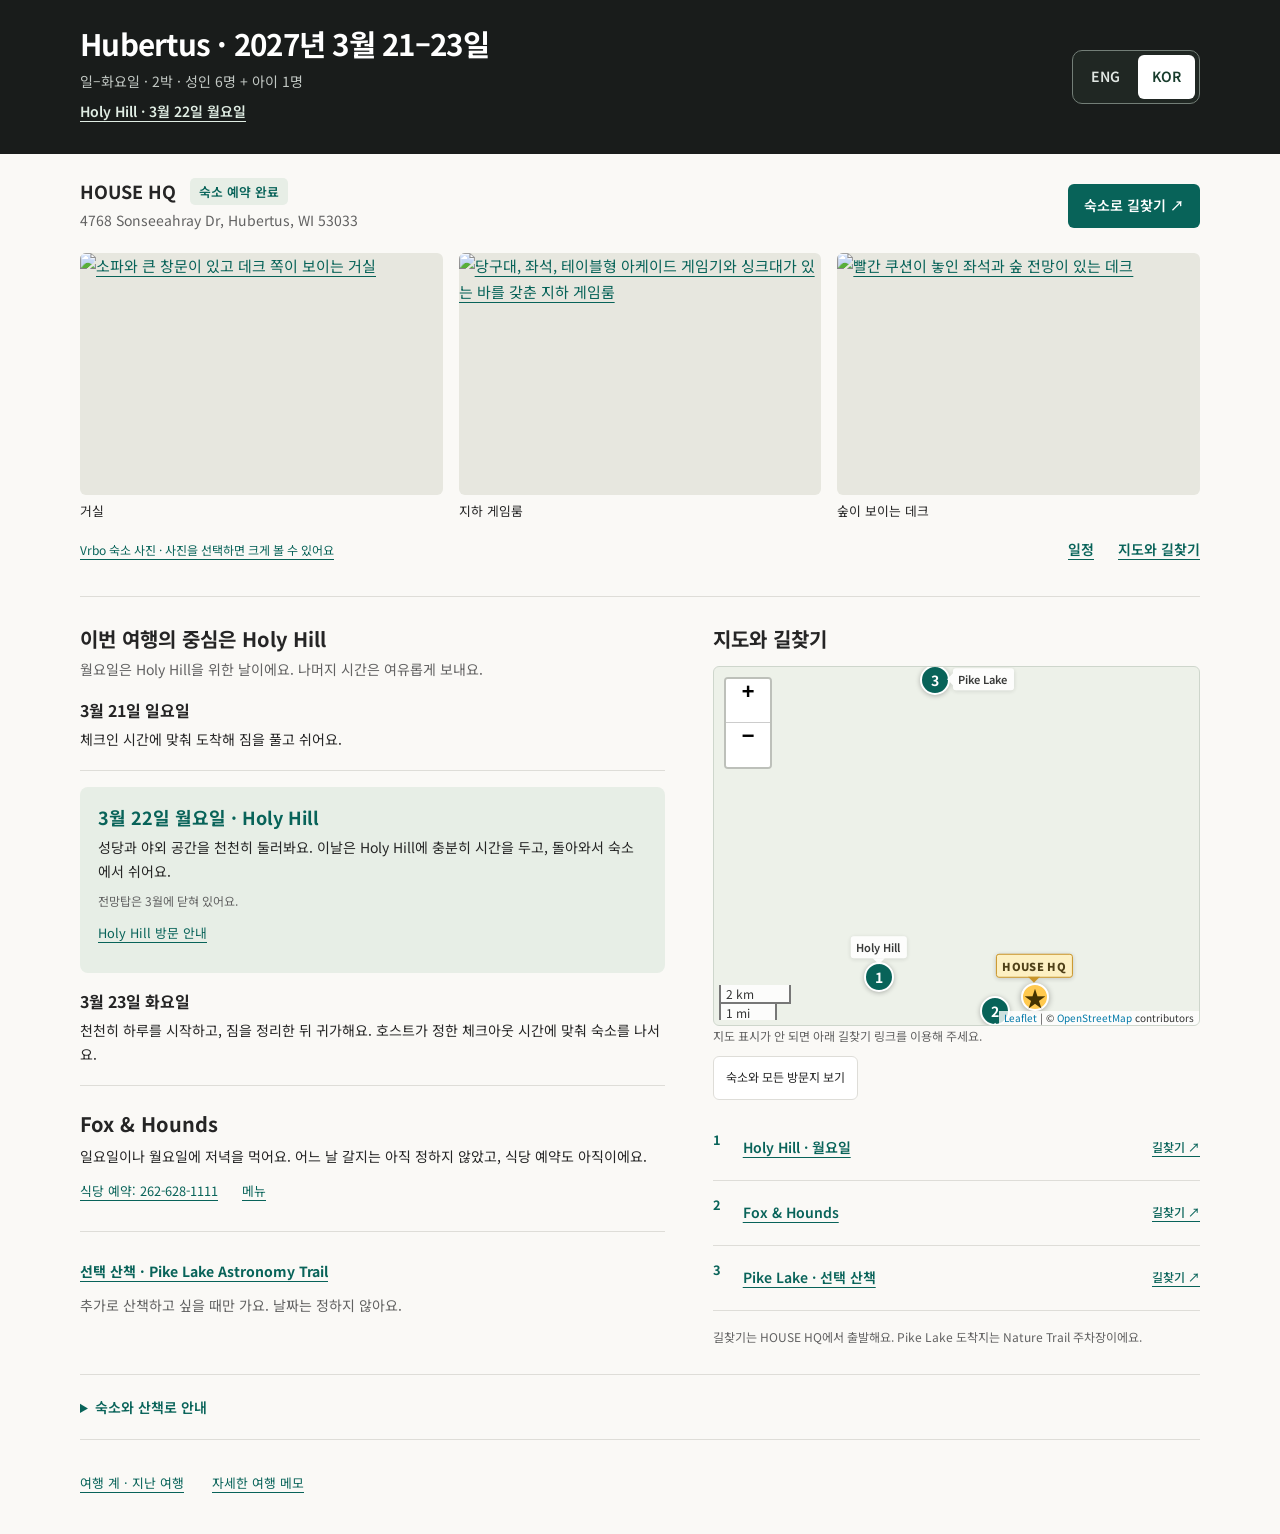
==== commit 73c024d3: "Make Holy Hill the main Monday outing" ====
--- a/index.html
+++ b/index.html
@@ -1,19 +1,19 @@
 <!DOCTYPE html>
 <html lang="ko">
 <head>
-  <script src="js/i18n.js?v=20261020-basics"></script>
+  <script src="js/i18n.js?v=20261020-holy-hill"></script>
   <link rel="stylesheet" href="assets/vendor/leaflet/leaflet.css">
   <link rel="stylesheet" href="css/shared.css?v=20260913-lang1">
   <meta charset="UTF-8">
   <meta name="viewport" content="width=device-width, initial-scale=1.0">
   <title data-i18n="compactTitle">Hubertus · 2027년 3월 21–23일</title>
-  <meta data-i18n-content="compactDescription" name="description" content="예약한 가족 숙소, 여유로운 3일 일정, 숙소 사진과 주변 길찾기.">
+  <meta data-i18n-content="compactDescription" name="description" content="예약한 가족 여행: 월요일 Holy Hill 방문, 넉넉한 숙소 시간, 그리고 하루 저녁은 Fox &amp; Hounds.">
   <link rel="apple-touch-icon" href="apple-touch-icon.png">
   <link rel="icon" type="image/png" href="apple-touch-icon.png">
   <meta name="apple-mobile-web-app-capable" content="yes">
   <meta name="apple-mobile-web-app-title" content="여행 계">
   <meta data-i18n-content="compactTitle" property="og:title" content="Hubertus · 2027년 3월 21–23일">
-  <meta data-i18n-content="compactDescription" property="og:description" content="예약한 가족 숙소, 여유로운 3일 일정, 숙소 사진과 주변 길찾기.">
+  <meta data-i18n-content="compactDescription" property="og:description" content="예약한 가족 여행: 월요일 Holy Hill 방문, 넉넉한 숙소 시간, 그리고 하루 저녁은 Fox &amp; Hounds.">
   <meta property="og:image" content="https://omatty123.github.io/gye-travel-fund/assets/images/family-hero.jpg">
   <meta property="og:url" content="https://omatty123.github.io/gye-travel-fund/">
   <meta property="og:type" content="website">
@@ -22,14 +22,14 @@
   <link rel="preconnect" href="https://fonts.googleapis.com">
   <link rel="preconnect" href="https://fonts.gstatic.com" crossorigin>
   <link href="https://fonts.googleapis.com/css2?family=Noto+Sans+KR:wght@400;500;600;700;900&display=swap" rel="stylesheet">
-  <link rel="stylesheet" href="css/trip.css?v=20261020-basics">
+  <link rel="stylesheet" href="css/trip.css?v=20261020-holy-hill">
   <script src="assets/vendor/leaflet/leaflet.js" defer></script>
-  <script src="js/area-map.js?v=20261020-house-address" defer></script>
+  <script src="js/area-map.js?v=20261020-holy-hill" defer></script>
 </head>
 <body>
   <a class="skip-link" href="#main" data-i18n="skip">본문으로 건너뛰기</a>
   <header class="trip-header"><div class="page-width header-row">
-    <div><h1 data-i18n="compactTitle">Hubertus · 2027년 3월 21–23일</h1><p data-i18n="compactGroup">일–화요일 · 2박 · 성인 6명 + 아이 1명</p></div>
+    <div><h1 data-i18n="compactTitle">Hubertus · 2027년 3월 21–23일</h1><p data-i18n="compactGroup">일–화요일 · 2박 · 성인 6명 + 아이 1명</p><a class="trip-focus" href="#holy-hill" data-i18n="compactFocus">Holy Hill · 3월 22일 월요일</a></div>
     <div class="language-switch" data-language-switch role="group" aria-label="언어 선택"><button type="button" data-language="en" lang="en" aria-label="English" aria-pressed="false">ENG</button><button type="button" data-language="ko" lang="ko" aria-label="한국어" aria-pressed="true">KOR</button></div>
   </div></header>
   <main id="main" class="page-width">
@@ -63,28 +63,28 @@
     <div class="trip-columns">
       <div class="trip-plan">
         <section id="itinerary" aria-labelledby="itinerary-heading">
-          <h2 data-i18n="compactPlanTitle" id="itinerary-heading">여유로운 3일</h2><p data-i18n="compactPlanIntro" class="intro">하루에 짧은 나들이 하나씩. 숙소에서 보내는 시간은 넉넉하게.</p>
+          <h2 data-i18n="compactPlanTitle" id="itinerary-heading">이번 여행의 중심은 Holy Hill</h2><p data-i18n="compactPlanIntro" class="intro">월요일은 Holy Hill을 위한 날이에요. 나머지 시간은 여유롭게 보내요.</p>
           <article class="day"><h3 data-i18n="compactSunday">3월 21일 일요일</h3>
-            <p data-i18n="compactSundayArrival">체크인 시간에 맞춰 도착해 짐을 풀고 쉬어요.</p><p data-i18n="compactSundayDinner" id="fox-and-hounds">5시 30분쯤 Fox &amp; Hounds에서 저녁을 먹고 숙소에서 게임을 해요. 월요일로 바꿔도 좋아요. 식당은 아직 예약하지 않았어요.</p>
-            <a class="small-link" href="tel:+12626281111" data-i18n="compactDinnerCall">식당 예약: 262-628-1111</a>
+            <p data-i18n="compactSundayArrival">체크인 시간에 맞춰 도착해 짐을 풀고 쉬어요.</p>
           </article>
-          <article class="day"><h3 data-i18n="compactMonday">3월 22일 월요일</h3>
-            <p data-i18n="compactMondayBreakfast">Java Dancer에서 천천히 아침을 먹어요.</p>
-            <p id="astronomy-trail"><a class="trail-link" href="https://widnr.widen.net/s/nhbdpgfhj9/kmsf-pike-lake_trail-map" target="_blank" rel="noopener noreferrer" data-i18n="compactMondayTrail">Pike Lake Astronomy Trail</a> <span data-i18n="compactTrailDetail">Blue Trail의 태양계 산책 구간은 약 0.5마일이고, 주차장에서 오가는 길은 별도예요. 1–2시간을 여유롭게 잡아요.</span></p>
-            <p data-i18n="compactMondayHome" class="house-time">점심부터 오후와 저녁까지 숙소에서 편히 쉬어요.</p>
+          <article id="holy-hill" class="day day-main"><h3 data-i18n="compactMonday">3월 22일 월요일 · Holy Hill</h3>
+            <p data-i18n="compactMondayHoly">성당과 야외 공간을 천천히 둘러봐요. 이날은 Holy Hill에 충분히 시간을 두고, 돌아와서 숙소에서 쉬어요.</p>
+            <p class="plan-note" data-i18n="compactTower">전망탑은 3월에 닫혀 있어요.</p>
+            <a class="small-link" href="https://www.holyhill.com/visit" target="_blank" rel="noopener noreferrer" data-i18n="holyHillVisit">Holy Hill 방문 안내</a>
           </article>
           <article class="day"><h3 data-i18n="compactTuesday">3월 23일 화요일</h3>
-            <p data-i18n="compactTuesdayMorning">커피를 마시고 짐을 정리한 뒤 체크아웃해요. Perc Place에서 늦은 아침을 먹거나, 이동이 적은 Java Dancer로 가요.</p><p data-i18n="compactTuesdayHoly">Holy Hill 성당과 야외 공간을 30–45분 둘러본 뒤 귀가해요. 전망탑은 3월에 닫혀 있어요.</p>
+            <p data-i18n="compactTuesdayMorning">천천히 하루를 시작하고, 짐을 정리한 뒤 귀가해요. 호스트가 정한 체크아웃 시간에 맞춰 숙소를 나서요.</p>
           </article>
         </section>
-        <section class="breakfast" aria-labelledby="breakfast-heading">
-          <h2 data-i18n="compactBreakfastTitle" id="breakfast-heading">아침 식사</h2>
-          <ul>
-            <li><a href="https://nutman.com/javadancercafe/" target="_blank" rel="noopener noreferrer">Java Dancer</a><p data-i18n="compactJava">Hubertus · 커피, 키시, 에그 샌드위치.</p></li>
-            <li><a href="https://perc-place.com/menu/" target="_blank" rel="noopener noreferrer">Perc Place</a><p data-i18n="compactPerc">Hartford · 화요일 오후 2시까지. 6명 이상은 20% 서비스 요금이 붙어요.</p></li>
-            <li><a href="https://www.allysbistro.com/copy-of-menus" target="_blank" rel="noopener noreferrer">Ally’s Bistro</a><p data-i18n="compactAlly">Menomonee Falls · 월·화요일 아침 7–11시. 일요일 휴무.</p></li>
-          </ul>
+        <section id="fox-and-hounds" class="flexible-stop" aria-labelledby="dinner-heading">
+          <h2 id="dinner-heading">Fox &amp; Hounds</h2>
+          <p data-i18n="compactDinnerFlexible">일요일이나 월요일에 저녁을 먹어요. 어느 날 갈지는 아직 정하지 않았고, 식당 예약도 아직이에요.</p>
+          <div class="detail-links"><a href="tel:+12626281111" data-i18n="compactDinnerCall">식당 예약: 262-628-1111</a><a href="https://foxandhoundsrestaurant.com/menu/" target="_blank" rel="noopener noreferrer" data-i18n="compactDinnerMenu">메뉴</a></div>
         </section>
+        <div id="astronomy-trail" class="optional-walk">
+          <a class="trail-link" href="https://widnr.widen.net/s/nhbdpgfhj9/kmsf-pike-lake_trail-map" target="_blank" rel="noopener noreferrer" data-i18n="compactOptionalWalk">선택 산책 · Pike Lake Astronomy Trail</a>
+          <p data-i18n="compactOptionalNote">추가로 산책하고 싶을 때만 가요. 날짜는 정하지 않아요.</p>
+        </div>
       </div>
       <aside class="area-map-panel" aria-labelledby="area-map-heading">
         <h2 data-i18n="compactMapLink" id="area-map-heading">지도와 길찾기</h2>
@@ -92,16 +92,16 @@
         <p id="map-fallback" class="plan-note" role="status" data-i18n="areaMapFallback">지도 표시가 안 되면 아래 길찾기 링크를 이용해 주세요.</p>
         <button id="map-reset" type="button" hidden data-i18n="areaMapReset">숙소와 모든 방문지 보기</button>
         <ol class="map-destinations">
-            <li><a data-map-destination="pike" href="https://www.google.com/maps/dir/?api=1&amp;origin=4768+Sonseeahray+Dr%2C+Hubertus%2C+WI+53033&amp;destination=450+Powder+Hill+Road+Hartford+WI+53027&amp;travelmode=driving" target="_blank" rel="noopener noreferrer"><span data-i18n="mapPike">Pike Lake · Nature Trail 주차장</span><span data-i18n="mapDirections">길찾기 ↗</span></a></li>
+            <li><a data-map-destination="holy" href="https://www.google.com/maps/dir/?api=1&amp;origin=4768+Sonseeahray+Dr%2C+Hubertus%2C+WI+53033&amp;destination=Holy+Hill+1525+Carmel+Road+Hubertus+WI+53033&amp;travelmode=driving" target="_blank" rel="noopener noreferrer"><span data-i18n="compactMapHoly">Holy Hill · 월요일</span><span data-i18n="mapDirections">길찾기 ↗</span></a></li>
             <li><a data-map-destination="fox" href="https://www.google.com/maps/dir/?api=1&amp;origin=4768+Sonseeahray+Dr%2C+Hubertus%2C+WI+53033&amp;destination=Fox+and+Hounds+1298+Friess+Lake+Road+Hubertus+WI+53033&amp;travelmode=driving" target="_blank" rel="noopener noreferrer"><span>Fox &amp; Hounds</span><span data-i18n="mapDirections">길찾기 ↗</span></a></li>
-            <li><a data-map-destination="holy" href="https://www.google.com/maps/dir/?api=1&amp;origin=4768+Sonseeahray+Dr%2C+Hubertus%2C+WI+53033&amp;destination=Holy+Hill+1525+Carmel+Road+Hubertus+WI+53033&amp;travelmode=driving" target="_blank" rel="noopener noreferrer"><span>Holy Hill</span><span data-i18n="mapDirections">길찾기 ↗</span></a></li>
+            <li><a data-map-destination="pike" href="https://www.google.com/maps/dir/?api=1&amp;origin=4768+Sonseeahray+Dr%2C+Hubertus%2C+WI+53033&amp;destination=450+Powder+Hill+Road+Hartford+WI+53027&amp;travelmode=driving" target="_blank" rel="noopener noreferrer"><span data-i18n="compactMapPike">Pike Lake · 선택 산책</span><span data-i18n="mapDirections">길찾기 ↗</span></a></li>
           </ol>
         <p data-i18n="compactMapNote" class="plan-note">길찾기는 HOUSE HQ에서 출발해요. Pike Lake 도착지는 Nature Trail 주차장이에요.</p>
       </aside>
     </div>
     <details class="useful-details">
       <summary data-i18n="compactDetails">숙소와 산책로 안내</summary>
-      <p data-i18n="leadingFacts">침실 3개 + 로프트 · 욕실 3.5개 · 최대 12명</p><p data-i18n="leadingBeds">침실 1: 퀸 침대. 침실 2·3: 각각 퀸 침대 + 싱글 2층 침대. 로프트: 킹 침대. 실내에 계단이 있어요.</p><p data-i18n="compactCheckIn">호스트가 안내한 체크인·체크아웃 시간을 따라 주세요. 실내 벽난로 두 곳은 장식용이에요.</p><p data-i18n="compactTrailWeather">Pike Lake는 출발 전에 보행 가능 여부를 확인하세요. 눈이 있으면 Blue Trail을 스키 코스로 사용해요. 진흙이나 얼음이 있으면 숙소에서 쉬어도 좋아요. 차량 입장권이 필요해요.</p>
+      <p data-i18n="leadingFacts">침실 3개 + 로프트 · 욕실 3.5개 · 최대 12명</p><p data-i18n="leadingBeds">침실 1: 퀸 침대. 침실 2·3: 각각 퀸 침대 + 싱글 2층 침대. 로프트: 킹 침대. 실내에 계단이 있어요.</p><p data-i18n="compactCheckIn">호스트가 안내한 체크인·체크아웃 시간을 따라 주세요. 실내 벽난로 두 곳은 장식용이에요.</p><p data-i18n="compactTrailDetail">Blue Trail의 태양계 산책 구간은 약 0.5마일이고, 주차장에서 오가는 길은 별도예요. 1–2시간을 여유롭게 잡아요.</p><p data-i18n="compactTrailWeather">Pike Lake는 출발 전에 보행 가능 여부를 확인하세요. 눈이 있으면 Blue Trail을 스키 코스로 사용해요. 진흙이나 얼음이 있으면 숙소에서 쉬어도 좋아요. 차량 입장권이 필요해요.</p>
       <div class="detail-links"><a href="https://dnr.wisconsin.gov/topic/parks/pikelake/recreation/winter" target="_blank" rel="noopener noreferrer" data-i18n="astronomyWinter">눈이 있을 때 이용 안내</a><a href="https://www.holyhill.com/visit" target="_blank" rel="noopener noreferrer" data-i18n="holyHillVisit">Holy Hill 방문 안내</a></div>
       <p data-i18n="compactSources" class="plan-note">영업시간과 이용 안내는 2026년 10월 20일 확인했어요. 여행 전에 다시 확인해 주세요.</p>
     </details>
--- a/css/trip.css
+++ b/css/trip.css
@@ -2,10 +2,12 @@
 :root{--ink:#252525;--muted:#626262;--paper:#faf9f6;--line:#deddd8;--green:#086359}
 *{box-sizing:border-box}html{scroll-padding-top:24px}body{margin:0;background:var(--paper);color:var(--ink);font:400 15px/1.7 'Noto Sans KR',sans-serif}h1,h2,h3,p{margin:0}h1,h2,h3{line-height:1.35;text-wrap:wrap}h1{font-size:clamp(1.35rem,2.5vw,1.85rem);letter-spacing:-.025em}h2{font-size:1.25rem}h3{font-size:1rem}a{color:var(--green);text-underline-offset:4px}button,summary{font:inherit;cursor:pointer;min-height:44px}button{color:inherit}a:focus-visible,button:focus-visible,summary:focus-visible,[tabindex]:focus-visible{outline:3px solid var(--green);outline-offset:4px}::selection{background:#d0e5dc;color:var(--ink)}.page-width{width:min(1120px,calc(100% - 64px));margin-inline:auto}.skip-link{position:absolute;top:8px;left:8px;transform:translateY(-160%);padding:12px;background:#fff;z-index:2000}.skip-link:focus{transform:none}.trip-header{background:#191c1b;color:#fff;padding:24px 0}.header-row{display:flex;justify-content:space-between;gap:20px;align-items:center}.header-row p{color:#c2c8c4;font-size:.875rem;margin-top:6px}.trip-header :focus-visible{outline-color:#ffd077}
 .house{padding:24px 0;border-bottom:1px solid var(--line)}.house-summary{display:flex;align-items:center;justify-content:space-between;gap:16px}.house-title{display:flex;align-items:center;gap:14px;flex-wrap:wrap}.house-title h2{font-size:1.125rem}.booked{color:#086359;background:#e7eee6;font-weight:600;font-size:.8rem;padding:3px 9px;border-radius:5px}.house-address{color:var(--muted);font-size:.875rem;margin-top:4px}.primary-link{display:inline-flex;align-items:center;justify-content:center;min-height:44px;padding:8px 16px;background:var(--green);color:#fff;border-radius:6px;text-decoration:none;font-weight:600;font-size:.875rem}.primary-link:hover{background:#064b43}.house-photo-grid{display:grid;grid-template-columns:repeat(3,minmax(0,1fr));gap:16px;margin-top:20px}.house-photo-grid figure{margin:0;min-width:0}.house-photo-grid a{display:block}.house-photo-grid img{width:100%;height:auto;aspect-ratio:3/2;display:block;object-fit:contain;background:#e7e7df;border-radius:6px}.house-photo-grid figcaption{font-size:.8rem;margin-top:5px}.house-bottom{display:flex;justify-content:space-between;gap:4px 20px;flex-wrap:wrap;margin-top:6px;font-size:.75rem}.house-bottom a{display:inline-flex;align-items:center;min-height:44px}.house-bottom nav{display:flex;gap:24px;font-weight:600;font-size:.875rem}
-.trip-columns{display:grid;grid-template-columns:minmax(0,1.2fr) minmax(350px,1fr);gap:48px;margin-top:28px;align-items:start}.intro{color:var(--muted);font-size:.875rem;margin-top:6px}.day{border-bottom:1px solid var(--line);padding:18px 0}.day p{margin-top:7px;font-size:.875rem}.small-link{font-size:.8rem;display:inline-flex;align-items:center;min-height:44px}.trail-link{font-weight:700}.house-time{font-weight:600;color:var(--green)}.breakfast{padding-top:24px}.breakfast ul{padding:0;list-style:none;margin:10px 0 0}.breakfast li{padding:8px 0;font-size:.825rem}.breakfast li>a{font-weight:600;display:inline-flex;align-items:center;min-height:32px}.breakfast p{color:var(--muted)}.area-map-panel{min-width:0;position:sticky;top:24px}.area-map{height:360px;margin-top:14px;background:#edf1e9;border:1px solid #ced6cc;border-radius:6px;overflow:hidden;isolation:isolate}.plan-note{color:var(--muted);font-size:.75rem;line-height:1.65}.useful-details{margin-top:28px;border-block:1px solid var(--line);padding-block:10px}.useful-details summary{align-content:center;color:var(--green);font-size:.875rem;font-weight:600}.useful-details p{max-width:80ch;margin:10px 0;font-size:.825rem}.detail-links{display:flex;gap:8px 24px;flex-wrap:wrap;font-size:.8rem}.detail-links a{display:inline-flex;align-items:center;min-height:44px}footer{padding-block:20px 30px;display:flex;gap:8px 28px;flex-wrap:wrap;font-size:.8rem}footer a{display:inline-flex;align-items:center;min-height:44px}
+.trip-columns{display:grid;grid-template-columns:minmax(0,1.2fr) minmax(350px,1fr);gap:48px;margin-top:28px;align-items:start}.intro{color:var(--muted);font-size:.875rem;margin-top:6px}.day{border-bottom:1px solid var(--line);padding:18px 0}.day p{margin-top:7px;font-size:.875rem}.small-link{font-size:.8rem;display:inline-flex;align-items:center;min-height:44px}.trail-link{font-weight:700}.house-time{font-weight:600;color:var(--green)}.area-map-panel{min-width:0;position:sticky;top:24px}.area-map{height:360px;margin-top:14px;background:#edf1e9;border:1px solid #ced6cc;border-radius:6px;overflow:hidden;isolation:isolate}.plan-note{color:var(--muted);font-size:.75rem;line-height:1.65}.useful-details{margin-top:28px;border-block:1px solid var(--line);padding-block:10px}.useful-details summary{align-content:center;color:var(--green);font-size:.875rem;font-weight:600}.useful-details p{max-width:80ch;margin:10px 0;font-size:.825rem}.detail-links{display:flex;gap:8px 24px;flex-wrap:wrap;font-size:.8rem}.detail-links a{display:inline-flex;align-items:center;min-height:44px}footer{padding-block:20px 30px;display:flex;gap:8px 28px;flex-wrap:wrap;font-size:.8rem}footer a{display:inline-flex;align-items:center;min-height:44px}
 .leaflet-container,.leaflet-control,.leaflet-popup-content,.leaflet-tooltip{font-family:'Noto Sans KR',sans-serif}.leaflet-control-attribution{font-size:10px}.leaflet-control-zoom a{min-width:44px;min-height:44px;line-height:44px}.map-marker{display:grid;place-items:center}.map-number{display:grid;place-items:center;width:30px;height:30px;border:2px solid #fff;border-radius:50%;background:#086359;color:#fff;font:700 14px/1 'Noto Sans KR',sans-serif;box-shadow:0 1px 5px #0004}.map-place-label{border:0;box-shadow:0 1px 5px #0002;background:#fffffff2;color:var(--ink);font-size:11px;font-weight:600;padding:3px 6px}.map-popup-title{font-weight:700}.map-popup-link{display:inline-flex;align-items:center;min-height:44px}.map-destinations{padding:0;list-style:none;counter-reset:places;margin:16px 0}.map-destinations li{counter-increment:places;position:relative;padding:10px 0 10px 30px;border-bottom:1px solid var(--line)}.map-destinations li:before{content:counter(places);position:absolute;left:0;top:13px;font-size:.8rem;font-weight:700;color:var(--green)}.map-destinations a{display:flex;flex-wrap:wrap;align-items:center;justify-content:space-between;gap:0 10px;min-height:44px;font-size:.875rem;font-weight:600}.map-destinations a span:last-child{font-size:.75rem;font-weight:500}.map-destinations small{display:block;color:var(--muted);font-size:.7rem;line-height:1.5}.map-source-link{display:inline-flex;align-items:center;min-height:44px;font-size:.8rem}#map-reset{border:1px solid var(--line);border-radius:6px;background:#fff;font-size:.75rem;padding:6px 12px;margin-top:10px}.map-house-star{display:grid;place-items:center;width:28px;height:28px;border:2px solid #fff;border-radius:50%;background:#ffc94f;color:#443200;font:700 22px/1 'Noto Sans KR',sans-serif;box-shadow:0 1px 6px #0005}
 .map-house-label{background:#fff0bf;border:1px solid #c68b13;color:#3e2c00;font-weight:900;letter-spacing:.03em;box-shadow:0 1px 5px #0003}
 .map-house-label.leaflet-tooltip-top:before{border-top-color:#c68b13}
 .area-map:has(.leaflet-popup) .leaflet-control-zoom{visibility:hidden}
 
-@media(max-width:800px){.page-width{width:calc(100% - 36px)}.header-row{align-items:flex-start;flex-direction:column;gap:14px}.trip-header{padding:20px 0}.house-summary{align-items:flex-start;flex-direction:column;gap:12px}.house-photo-grid{grid-template-columns:repeat(2,minmax(0,1fr));gap:12px}.house-photo-grid figure:first-child{grid-column:1/-1}.house-photo-grid figure:first-child img{max-height:300px}.house-bottom{flex-direction:column}.house-bottom nav{gap:24px}.trip-columns{grid-template-columns:1fr;gap:28px;margin-top:24px}.area-map-panel{position:static;grid-row:1}.area-map{height:340px}.map-destinations{margin-bottom:10px}.useful-details{margin-top:22px}.house-photo-grid figcaption{font-size:.75rem}.breakfast li>a{min-height:44px}.house-address{overflow-wrap:anywhere}}
+@media(max-width:800px){.page-width{width:calc(100% - 36px)}.header-row{align-items:flex-start;flex-direction:column;gap:14px}.trip-header{padding:20px 0}.house-summary{align-items:flex-start;flex-direction:column;gap:12px}.house-photo-grid{grid-template-columns:repeat(2,minmax(0,1fr));gap:12px}.house-photo-grid figure:first-child{grid-column:1/-1}.house-photo-grid figure:first-child img{max-height:300px}.house-bottom{flex-direction:column}.house-bottom nav{gap:24px}.trip-columns{grid-template-columns:1fr;gap:28px;margin-top:24px}.area-map-panel{position:static}.area-map{height:340px}.map-destinations{margin-bottom:10px}.useful-details{margin-top:22px}.house-photo-grid figcaption{font-size:.75rem}.house-address{overflow-wrap:anywhere}}
+
+.trip-focus{display:inline-flex;align-items:center;min-height:36px;color:#e0ede4;font-size:.875rem;font-weight:600}.day-main{background:#e7eee6;border-bottom:0;border-radius:8px;padding:18px;margin-block:16px 0}.day-main h3{color:var(--green);font-size:1.125rem}.day-main .plan-note{font-size:.75rem}.flexible-stop{padding-top:24px}.flexible-stop p,.optional-walk{font-size:.875rem;margin-top:8px}.optional-walk{border-top:1px solid var(--line);padding-top:18px;margin-top:18px}.optional-walk>a{display:inline-flex;align-items:center;min-height:44px}.optional-walk p{color:var(--muted)}
